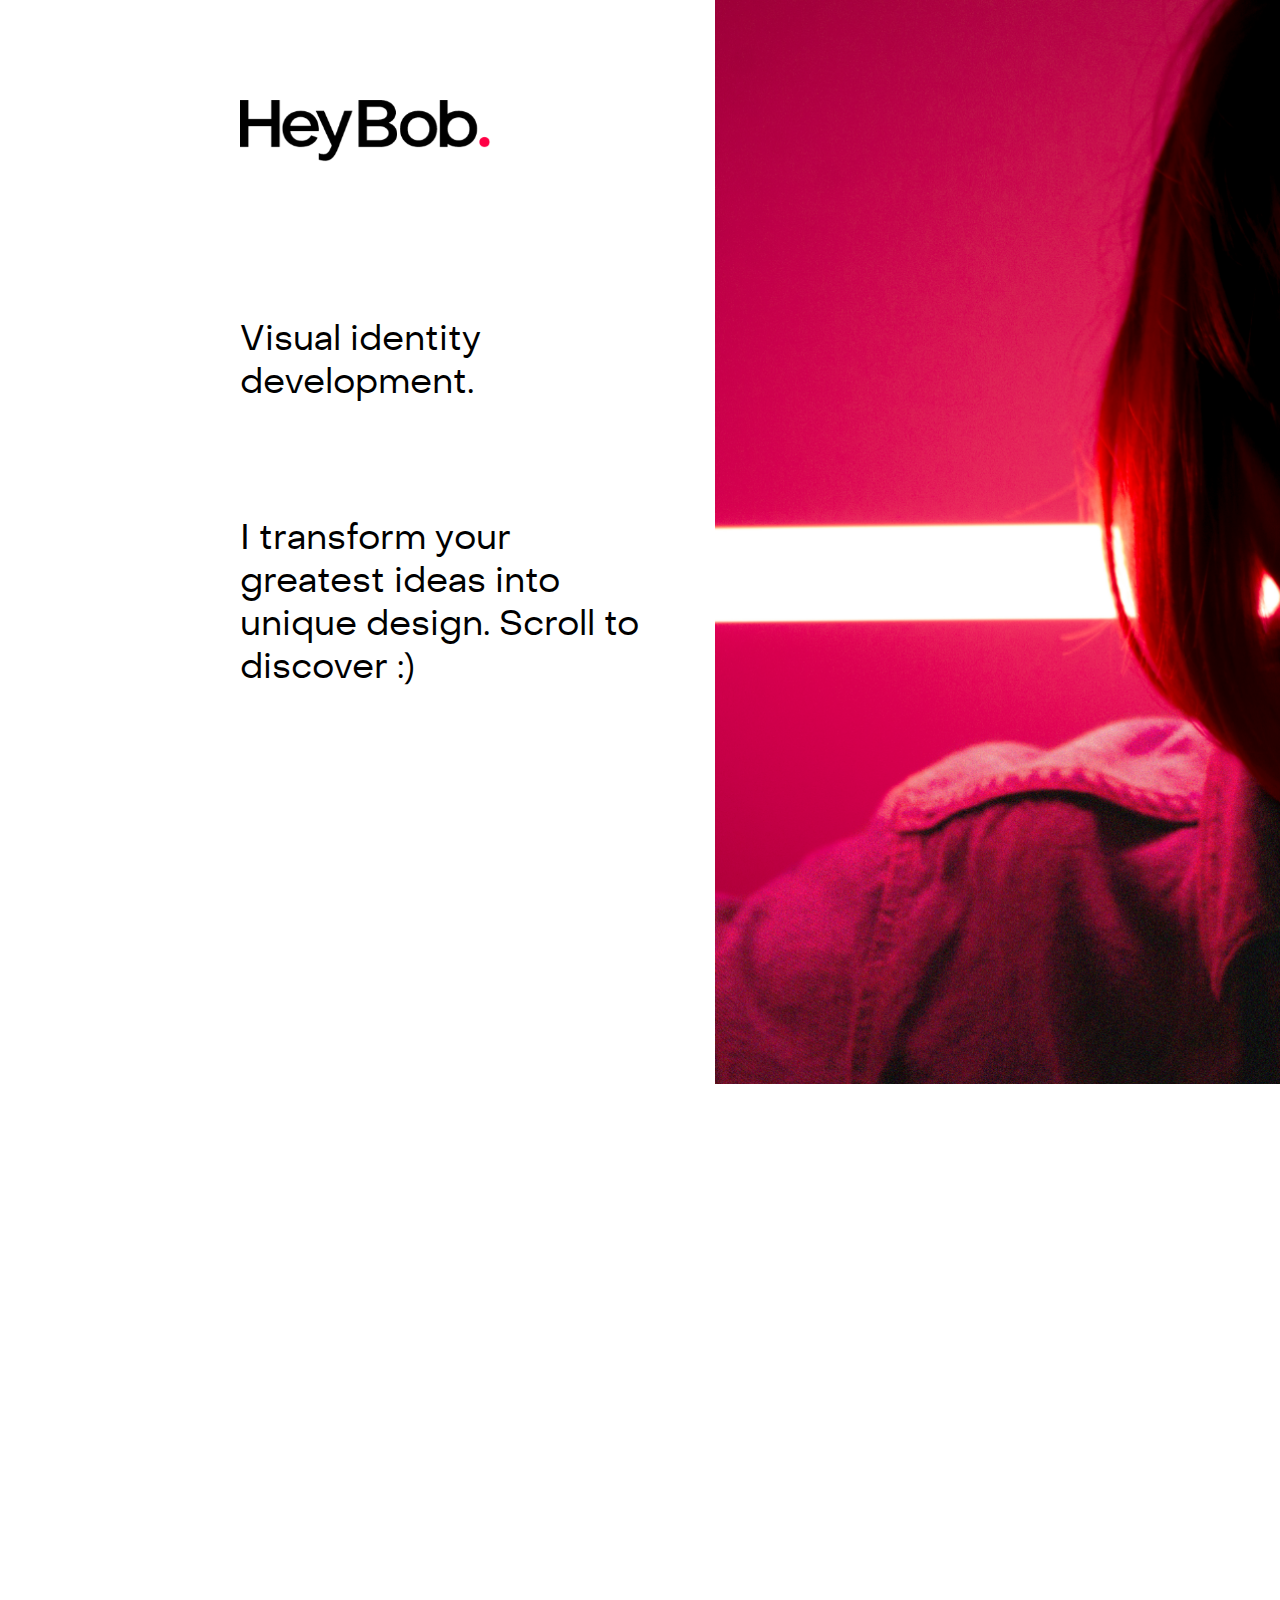
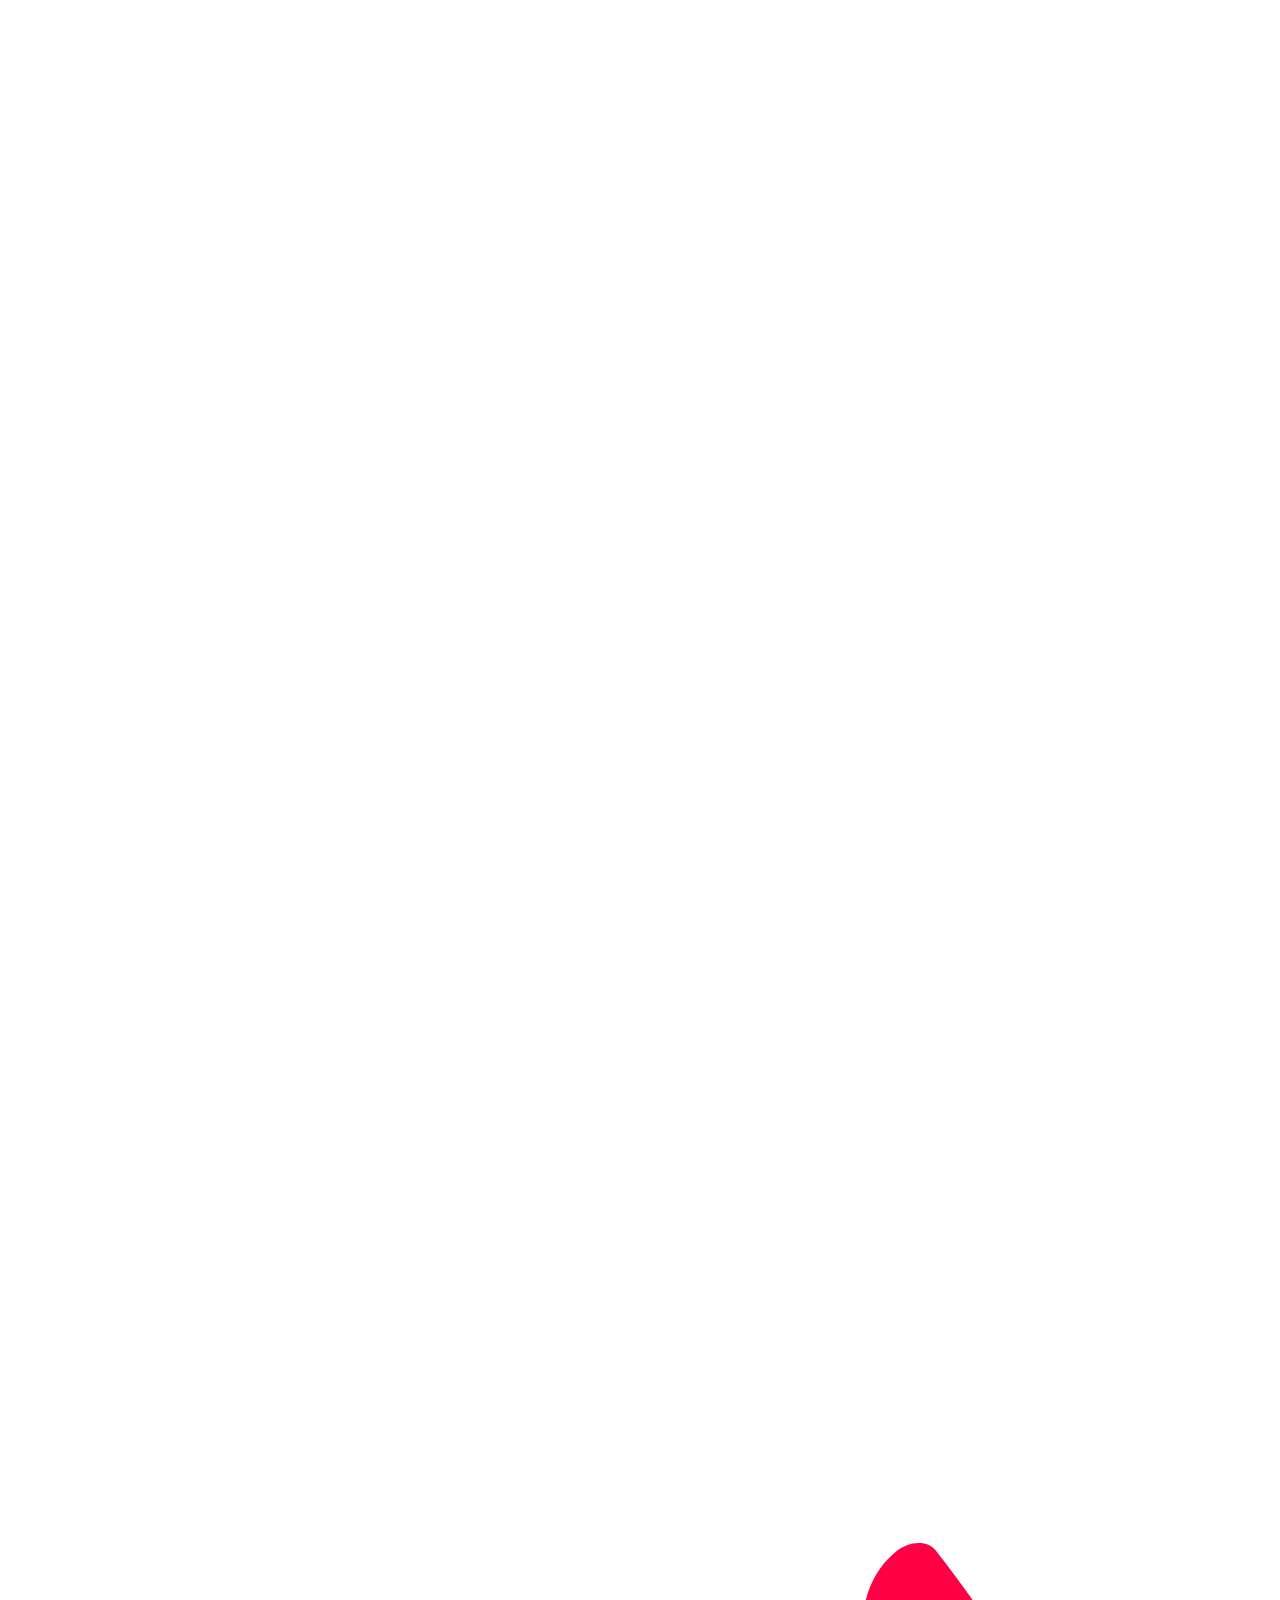
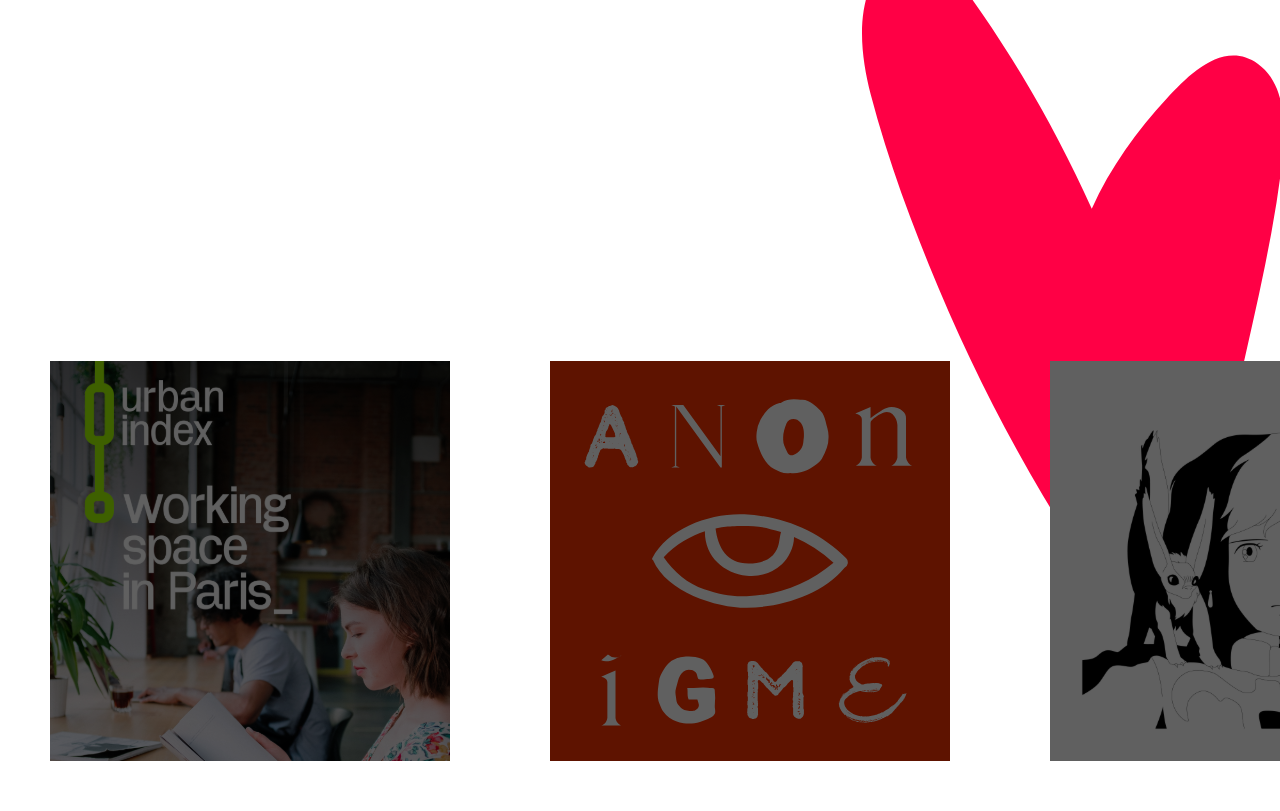
==== index.html @ 9c952833 "Add files via upload" ====
<!DOCTYPE html>
<html lang="fr-FR">
<head>
    <meta charset="UTF-8">
    <meta http-equiv="X-UA-Compatible" content="IE=edge">
    <meta name="viewport" content="width=device-width, initial-scale=1.0">
    <link rel="stylesheet" href="css/stylesheetComputer.css">
    <link rel="stylesheet" href="css/stylesheetLaptop.css">
    <link rel="stylesheet" href="css/stylesheetMobile.css">
    <link rel="stylesheet" href="css/stylesheetSwup.scss">
    <title>HeyBob</title>
    
<!-- 
  -Creator : Léo Gauthier de porry
  -Proprety : HeyBob 
  -Create : 09/05/22
  -Last modif : 17/05/22 17h26
-->
</head> 
<body onload="myFunction()" style="margin:0;">
<div id="loader"></div>
<div style="display:none;" id="myDiv" class="transition">
<div id="container" class="transition">
          
  
          
  <div id="part1">

    <!-- Nav Bar  -->
            <nav>
                <div class="container revealLogo">
                    <div class="container logoScale">
                        <div id="headerHB"><a href="./index.html"><img src="asset/logo.png" alt="HeyBob_Logo" class="container logoScale"></a></div>
                    </div>
                </div>
                <div class="container revealHR">
                    <div id="headerC"><a href="./index/contactpage.html"><h1>contact</h1></a><h2>&nbsp;&nbsp;&nbsp;©2022</h2></div>
                </div>
            </nav>  
         
        <!-- Discovering -->
        <div id="discoveringBox">
            
            <div id="discover">
                <p> Visual identity development.</p>
                <br>
                <p>I transform your greatest ideas into unique design. Scroll to discover :)</p>
            </div>
            <br>
    <div class="container revealHL">
            <div id="infoMore">
                <p>heybob.pro@gmail.com</p>
                <br>
                <p>Available for every projects.<br>Currently in Toulon.</p>
            </div>
        </div>
    </div>

        <!-- Library -->
        
    <div id="library">
        <div class="container revealHL" style="margin: 2%;">
            <a href="./index/Logos.html"><span class="blocMenus">
                <p>Logos</p>
            </span></a>
        </div>
        <div class="container revealHR " style="margin: 2%;">
          <a href="./index/web&appdesign.html"><span class="blocMenus" >
                <p>Web & App<br>design</p>
            </span></a>
        </div>
        <div class="container revealHL" style="margin: 2%;">
          <a href="./index/illustrations.html"><span class="blocMenus">
               <p>Illustrations</p>
            </span></a>
        </div>
        <div class="container revealHR" style="margin: 2%;">
          <a href="./index/communication.html"><span class="blocMenus">
                <p>Communication</p>
            </span></a>
        </div>
        <div class="container revealHL" style="margin: 2%;">
          <a href="./index/motionsdesign.html"><span class="blocMenus">
                <p>Motions design</p>
            </span></a>
        </div>
        <div class="container revealHR" style="margin: 2%;">
          <a href="./index/print&layout.html"><span class="blocMenus">
                <p>Print & Layout</p>
            </span></a>
        </div>
    </div>
    
        <!-- Propose More -->
        
        <section id="propose">
       
        <div id="lpropose">
        <div class="container revealHL">
            <p>You've reach the end that can</p><br><br>
        </div>
        <div class="container revealHL">
            <input type="button" value="Click here for more :)" onclick="window.location.href = './index/contactpage.html';">
        </div>
        </div>
            
            <section id="newProject">
                <!-- New Project 1 -->
                
                <div id="newContent_id1">
                    <div id="overlay1"><div class="container revealHL"><p>Urban index</p></div></div>
                </div>
                <!-- New Project 2 -->
                <div id="newContent_id2">
                    <div id="overlay2"><div class="container revealHL"><p>Anon'igme</p></div></div>
                </div>
                <!-- New Project 3 -->
                  
                <div id="newContent_id3">
                    <div id="overlay3"><div class="container revealHL"><p>Inktober</p></div></div>
                </div>
            </section>
        </section>  
</div>
</div>
</div>

<!-- Animations_JS -->    
<script>
    function transitionLogoScale() {
    var reveals = document.querySelectorAll(".logoScale");
    var posMax = document.getElementById("discoveringBox")


    for (var i = 0; i < reveals.length; i++) {
      var windowHeight = window.innerHeight; /* innerHeight = renvoi la hauteur d'ou est la fen */
      var elementTop = reveals[i].getBoundingClientRect().top;
      var elementVisible = 1;
  
      if (  elementTop += elementVisible ) {
        reveals[i].classList.add("active");
      } else {
        reveals[i].classList.remove("active");
      }
    }
    }

    function transitionLogo() {
    var reveals = document.querySelectorAll(".revealLogo");
  
    for (var i = 0; i < reveals.length; i++) {
      var windowHeight = window.innerHeight;
      var elementTop = reveals[i].getBoundingClientRect().top;
      var elementVisible = 170;
  
      if (elementTop < elementVisible) {
        reveals[i].classList.add("active");
      } else {
        reveals[i].classList.remove("active");
      }
    }
  }

  
function reveal() {
    var reveals = document.querySelectorAll(".reveal");
  
    for (var i = 0; i < reveals.length; i++) {
      var windowHeight = window.innerHeight;
      var elementTop = reveals[i].getBoundingClientRect().top;
      var elementVisible = 170;
  
      if (elementTop < windowHeight - elementVisible) {
        reveals[i].classList.add("active");
      } else {
        reveals[i].classList.remove("active");
      }
    }
  }
  function revealHR() {
        var reveals = document.querySelectorAll(".revealHR");
      
        for (var i = 0; i < reveals.length; i++) {
          var windowHeight = window.innerHeight;
          var elementTop = reveals[i].getBoundingClientRect().top;
          var elementVisible = 170;
      
          if (elementTop < windowHeight - elementVisible) {
            reveals[i].classList.add("active");
          } else {
            reveals[i].classList.remove("active");
          }
        }
      }

      function revealHL() {
      var reveals = document.querySelectorAll(".revealHL");
      
      for (var i = 0; i < reveals.length; i++) {
        var windowHeight = window.innerHeight;
        var elementTop = reveals[i].getBoundingClientRect().top;
        var elementVisible = 170;
    
        if (elementTop < windowHeight - elementVisible) {
          reveals[i].classList.add("active");
        } else {
          reveals[i].classList.remove("active");
        }
      }
    }
      window.addEventListener("scroll",transitionLogoScale);
      window.addEventListener("load", transitionLogo);
      window.addEventListener("scroll", revealHR);
      window.addEventListener("scroll", revealHL);
      window.addEventListener("scroll", reveal);
</script>

<!-- Animation Loader -->
<script>
     
     /* LOADER A CHARGEMENT DOM */
/*    function work() { 
      
  
  }
  
  if (document.readyState == 'loading') {
  
    // en cours de chargement, attendez l'événement
   
    document.addEventListener('DOMContentLoaded', work);
  } else {
    // DOM est prêt!
    work();
  }
  */

  /* LOADER A MINUTEUR */
   var myVar;
  function myFunction() {
     document.getElementById("loader").style.display = "block";
     
          myVar = setTimeout(showPage, 1);
        }
        
  function showPage() {
   document.getElementById("loader").style.display = "none";
   document.getElementById("myDiv").style.display = "block";
    }      
  
    </script>
    <!-- Off Scroll X -->
<script>
    function nonScroll()
    { 
  scrollGauche = window.pageXOffset;
  window.onscroll = function() 
{ 
  window.scrollTo(scrollGauche); 
}; 
} 
nonScroll();
    </script>
    
</body>
</html>
---- css/stylesheetComputer.css ----
/* _________________________________________________________________________________________________________________ */
/* _________________________________________________________________________________________________________________ */

/* vers. SCREEN COMPUTER */
/* 11/05/2022 */

@media only screen and (min-width:1024px) {
   

    body{
        display:inline-block;
        overflow-x: hidden;
        margin: 0%;
        font-family: 'object_sansbold';
     }
     
     a{
        text-decoration: none;
       }
     
     nav{
      padding: 3% 0% 3% 0%;
      margin: 0% 16% 5% 16%;
      mix-blend-mode: normal;
      z-index: 100;
      top: 3%;
      position: sticky;
      display: flex;
      flex-direction: row;
      flex-wrap: wrap;
      justify-content: space-between;
      align-items: center;
     }
     nav p{
        z-index: 100;
        mix-blend-mode: luminosity;
    }

     #container{
         position: relative;
         margin: 0% 0%;
         display: flex;
         flex-direction: column;
         justify-content: center;
     }

     #part1{
        
        background-attachment: local;
        background-image: url("../asset/Beauty2.png");
        background-repeat: no-repeat;
        background-position: 110% 0%;
        background-size: 850px;
    }

    #headerHB img{
        z-index: 100;
        cursor: default;
        display: flex;
        flex-direction: row;
    }
    /* PART ANIMATION */

    .logoScale img{
    width: 250px;
    transition: 1s all ease;
  }
  
    .logoScale img.active{
    width: 175px;
    
  } 
  /* TRANSITION LOGO */
.revealLogo{
    transform: translateX(-600px);
    width: 1%;
    transition: 1s all ease;
  }
  
.revealLogo.active{
    transform: translateY(0);
    width: 14%;
  } 

  /* __________________________ */
    #headerC{
      display: flex;
      flex-direction: row;
      align-items: center;
    }

     #headerC a,
     #headerC h1{
        z-index: 100;
        cursor: default;
         mix-blend-mode: luminosity;
         font-size: 40px;
         color: black;
         font-family: 'object_sansbold';
     }
     #headerC h2{
       font-size: 40px;
     }

     #discoveringBox{
         margin: 0% 0% 15% 16%;
         display: flex;
         flex-direction: column;
         justify-content: center;
         width: 40%;
     }
     
     
     #discover {
         width: 70%;
         font-family: 'object_sansregular';
         display: flex;
         flex-direction: row;
         flex-wrap: wrap;
         font-size: 35px;
         margin: 0% 0% 5% 0%;
     }
     
     #infoMore{
         margin: 5% 0% 0% 0%;
         font-size: 20px;
         display: flex;
         flex-direction: column;
         flex-wrap: nowrap;
         justify-content: flex-start;
         font-family: 'object_sansregular';
         align-items: flex-start;
         align-content: flex-start;
     }

     #library{
         background-color: rgb(255, 255, 255);
         margin: 0% 0% 0% 0%;
         padding: 5% 10% 0% 10%;
         display: flex;
         flex-wrap: wrap;
         flex-direction:row;
         justify-content: center;
         align-items: stretch;
         align-content: space-around;

     }
     #library a{
         cursor: default;
     }
     
     .blocMenus{
         font-size: 35px;
         display: flex;
         flex-direction: row;
         align-items: center;
         justify-content: center;
         margin: 2%;
         color: black;
         background-color: rgba(199, 199, 199, 0.329);
         width: 550px;
         height: 550px;
     }
     
    #propose{
        background-color: rgb(255, 255, 255);
        background-image: url("../asset/heart.png");
        background-repeat: no-repeat;
        background-position: 80% 0%;
        margin: 0% 0% 0% 0%;
         font-size: 35px;
         display: flex;
         flex-direction: column;
         flex-wrap: wrap;
         align-content: space-around;
         justify-content: center;
     }
    
     #lpropose{
         margin: 5% 0% 5% 12%;
         display: flex;
         flex-direction: column;
     }

     #propose input {
        -webkit-appearance: media-mute-button;
        -webkit-appearance: caret;
        -moz-appearance: scrollbarbutton-up;
        -moz-appearance: button-bevel;
         height: 7vh;
         width: 30vw;
         color: white;
         background-color: #FF0045;
         border: none;
         border-radius: 12px;
         text-align: center;
         font-size: 20px;
         cursor: pointer;
         font-family: 'object_sansbold';
     }
     #propose input:hover {
         transform: scale(1.1);
         background-color: #FF0045;
     }


     /* NEW PROJECT HERE */
    /* New Feature can modified ..*/
    #newProject{
        color: white;
        background-color: rgba(255, 255, 255, 0);
        display: flex;
        flex-direction: row;
        justify-content: center;
        flex-wrap: nowrap;
    }


    /* CONTENT CAN BE MODIFIED */
    #newContent_text{

        color: rgb(255, 255, 255);
    }
    /* CONTENT 1 */
    #overlay1{
        display: flex;
        flex-direction: row;
        justify-content: center;
        align-items: center;
        height: 400px;
        width: 400px;
        background-color: rgba(0, 0, 0, 0.623);
    }
    #newContent_id1{
        
        margin: 0px 50px 50px 50px;
        height: 400px;
        width: 400px;
        background-size: 100%;
        background-repeat: no-repeat;
        background-image: url("../asset/UrbanIndex.svg");
    }
    #newContent_id1:hover{
        transform: scale(1.1);
    }
    /* CONTENT 2 */
    #overlay2{
        display: flex;
        flex-direction: row;
        justify-content: center;
        align-items: center;
        height: 400px;
        width: 400px;
        background-color: rgba(0, 0, 0, 0.623);
    }
    #newContent_id2{
        margin: 0px 50px 50px 50px;
        height: 400px;
        width: 400px;
        background-size: 100%;
       /*  background-color: #F93400; */
        background-repeat: no-repeat;
        background-image: url("../asset/Anon\'igme.svg");
    }
    #newContent_id2:hover{
        transform: scale(1.1);
    }

    /* CONTENT 3 */
    #overlay3{
        display: flex;
        flex-direction: row;
        justify-content: center;
        align-items: center;
        height: 400px;
        width: 400px;
        background-color: rgba(0, 0, 0, 0.623);
    }
    #newContent_id3{
        margin: 0px 50px 50px 50px;
        height: 400px;
        width: 400px;
        background-size: 100%;
        background-repeat: no-repeat;
        background-image: url("../asset/Inktober.svg");
    }
    #newContent_id3:hover{
        transform: scale(1.1);
    }



    /* LOADER */
  
      /*TRANSITION SECTION ET TEXTE*/

      .revealHR .blocMenus, .blocMenus{
        margin: 2%;
    }
    






/* VERTICAL TOP */
/* ____________ */

.reveal {
    position: relative;
    transform: translateY(150px);
    opacity: 0;
    transition: 2s all ease;
  }
  
.reveal.active {
    transform: translateY(0);
    opacity: 1;
  }


/* HORIZONTAL RIGHT */
/* ________________ */
.revealHR {
  position: relative;
  transform: translateX(150px);
  opacity: 0;
  transition: 2s all ease;
}

.revealHR.active {
  transform: translateX(0);
  opacity: 1;
} 

/* HORIZONTAL LEFT */
/* _______________ */
.revealHL {
    position: relative;
    transform: translateX(-150px);
    opacity: 0;
    transition: 2s all ease;
  }
  
  .revealHL.active {
    transform: translateX(0);
    opacity: 1;
  } 



  
  
/*fonts*/

@font-face {
    font-family: 'object_sansregular';
    src: url('fonts/Regular/objectsans-regular-webfont.woff2') format('woff2'),
         url('fonts/Regular/objectsans-regular-webfont.woff') format('woff');
    font-weight: normal;
    font-style: normal;

}



  @font-face {
    font-family: 'object_sansbold';
    src: url('fonts/Bold/objectsans-bold-webfont.woff2') format('woff2'),
         url('fonts/Bold/objectsans-bold-webfont.woff') format('woff');
    font-weight: normal;
    font-style: normal;

}
}

/* TRANSITION */
#myDiv {
  z-index: 999999999;
  display: none;
}

  .transition{
    
        position: relative;
        -webkit-animation-name: transitionLeft;
        -webkit-animation-duration: 1s;
        animation-name: transitionLeft;
        animation-duration: 1s;
      
      }
  
  @-webkit-keyframes transitionLeft {
    from { left:1000px; opacity:0 } 
    to { left:0px; opacity:1 }
  }
  
  @keyframes transitionLeft { 
    from{ left:1000px; opacity:0 } 
    to{ left:0; opacity:1 }
  }
---- css/stylesheetLaptop.css ----
/* SCREEN LAPTOP */
@media only screen and (max-width:1024px) {

   
        
    body{
        display:inline-block;
        overflow-x: hidden;
        margin: 0%;
        font-family: 'object_sansregular';
     }
     
     a{
        color: black;
        text-decoration: none;
       }
     
     nav{
      padding: 3% 0% 3% 0%;
      margin: 0% 16% 10% 16%;
      mix-blend-mode: normal;
      z-index: 100;
      top: 3%;
      position: sticky;
      display: flex;
      flex-direction: row;
      flex-wrap: wrap;
      justify-content: space-between;
      align-items: flex-end;
     }

     #container{
        box-sizing: content-box;
     }

     #part1{
        background-attachment: fixed;
        background-image: url("../asset/Beauty2.png");
        background-repeat: no-repeat;
        background-position: 100% 0%;
        background-size: 100%;
     }

    #headerHB img{
        margin: 10% 0% 10% 5%;
        z-index: 100;
        cursor: default;
        display: flex;
        flex-direction: row;
    }

    /* PART ANIMATION */

    .logoScale img{
    width: 175px;
    transition: 1s all ease;
  }
  
    .logoScale img.active{
    width: 125px;
    
    }
    
    #headerC{
        display: flex;
        flex-direction: column-reverse;
        align-items: flex-end;
      }
      #headerC a,
      #headerC h1{
        margin: 0% 0%;
         z-index: 100;
         cursor: default;
          mix-blend-mode: luminosity;
          font-size: 35px;
          color: black;
          font-family: 'object_sansbold';
      }
    #headerC h2{
        margin: 0%;
        font-size: 13px;
    }
    #discoveringBox{
        
        margin: 5% 0% 20% 16%;
        display: flex;
        flex-direction: column;
        justify-content: center;
        width: 45%;
    }
    
    
    #discover {
        font-family: 'object_sansregular';
        display: flex;
        flex-direction: row;
        flex-wrap: wrap;
        width: 45%;
        font-size: 19px;
        margin: 0% 0% 5% 0%;
    }
    #infoMore{
        margin: 5% 0% 0% 0%;
        font-size: 13px;
        display: flex;
        flex-direction: column;
        flex-wrap: nowrap;
        justify-content: flex-start;
        font-family: 'object_sansregular';
        align-items: flex-start;
        align-content: flex-start;
    }

    #library{
        position: relative;
        margin: 10% 0% 0% 0%;
        background-color: rgb(255, 255, 255);
        font-size: 16px;
        display: flex;
        flex-wrap: wrap;
        flex-direction:row;
        justify-content: center;
        align-items: stretch;
        align-content: space-around;

    }
    #library a{
        cursor: default;
    }

    .blocMenus{
        display: flex;
        flex-direction: row;
        align-items: center;
        justify-content: center;
        margin: 5%;
        color: black;
        background-color: rgba(199, 199, 199, 0.329);
        width: 175px;
        height: 175px;
    }
    
   #propose{
       background-color: rgb(255, 255, 255);
       background-image: url("../asset/heart.png");
       background-repeat: no-repeat;
       background-position: 80% 0%;
       margin: 0% 0% 0% 0%;
        display: flex;
        flex-direction: column;
        flex-wrap: wrap;
        align-content: space-around;
        justify-content: center;
    }
    #lpropose{
        display: flex;
        align-items: center;
        flex-direction: column;
    }

    #propose input {
       -webkit-appearance: media-mute-button;
       -webkit-appearance: caret;
       -moz-appearance: scrollbarbutton-up;
       -moz-appearance: button-bevel;
        margin: 5% 0%;
        height: 5vh;
        width: 50vw;
        color: white;
        background-color: #FF0045;
        border: none;
        border-radius: 12px;
        text-align: center;
        font-size: 15px;
        cursor: pointer;
        font-family: 'object_sansbold';
    }

     /* NEW PROJECT HERE */
    /* New Feature can modified ..*/
    #newProject{
        margin: 10% 0%;
        color: white;
        background-color: rgba(255, 255, 255, 0);
        display: flex;
        flex-direction: row;
        justify-content: center;
        flex-wrap: nowrap;
    }


    /* CONTENT CAN BE MODIFIED */
    #newContent_text{

        color: rgb(255, 255, 255);
    }
    /* CONTENT 1 */
    #overlay1{
        display: flex;
        flex-direction: row;
        justify-content: center;
        align-items: center;
        height: 100px;
        width: 100px;
        background-color: rgba(0, 0, 0, 0.623);
    }
    #newContent_id1{
        
        margin: 0px 50px 50px 50px;
        height: 100px;
        width: 100px;
        background-size: 100%;
        background-repeat: no-repeat;
        background-image: url("../asset/UrbanIndex.svg");
    }
    #newContent_id1:hover{
        transform: scale(1.1);
    }
    /* CONTENT 2 */
    #overlay2{
        display: flex;
        flex-direction: row;
        justify-content: center;
        align-items: center;
        height: 100px;
        width: 100px;
        background-color: rgba(0, 0, 0, 0.623);
    }
    #newContent_id2{
        margin: 0px 50px 50px 50px;
        height: 100px;
        width: 100px;
        background-size: 100%;
       /*  background-color: #F93400; */
        background-repeat: no-repeat;
        background-image: url("../asset/Anon\'igme.svg");
    }
    #newContent_id2:hover{
        transform: scale(1.1);
    }

    /* CONTENT 3 */
    #overlay3{
        display: flex;
        flex-direction: row;
        justify-content: center;
        align-items: center;
        height: 100px;
        width: 100px;
        background-color: rgba(0, 0, 0, 0.623);
    }
    #newContent_id3{
        margin: 0px 50px 50px 50px;
        height: 100px;
        width: 100px;
        background-size: 100%;
        background-repeat: no-repeat;
        background-image: url("../asset/Inktober.svg");
    }
    #newContent_id3:hover{
        transform: scale(1.1);
    }



/* LOADER */
    
     #loader {
    
        text-align: center;
      
      
        }   
        #content_loader{
        
            font-size: 50px;
            color: rgb(255, 252, 80);
            position: absolute;
            left: 50%;
            top: 50%;
            z-index: 1;
            width: 120px;
            height: 120px;
            margin: -76px 0 0 -76px;
            border: 16px solid #f2f547;
             border-radius: 50%;
            border-top: 16px solid #ffffff;
            border-bottom: 16px solid #ffffff;
            -webkit-animation: spin 2s linear infinite;
            animation: spin 2s linear infinite;
          
          }
          /*TRANSITION SECTION ET TEXTE*/
    
          .revealHR .blocMenus, .blocMenus{
            margin: 2%;
        }
        

  /* TRANSITION LOGO */
 /*   .revealLogo{
    width: 1%;
    transition: 1s all ease;
  } */
  
/* .revealLogo.active{
    transform: translateY(0);
    width: 14%;
  }  */

/* PART ANIMATION */

#myDiv {
    z-index: 999999999;
    display: none;
  }


/* LOADER */


  
  @-webkit-keyframes spin {
    0% { -webkit-transform: rotate(0deg); }
    100% { -webkit-transform: rotate(360deg); }
  }
  
  @keyframes spin {
    0% { transform: rotate(0deg); }
    100% { transform: rotate(360deg); }
  }




/* UP LOADER */
/*   .animate-bottom {
    position: relative;
    -webkit-animation-name: animatebottom;
    -webkit-animation-duration: 0.5s;
    animation-name: animatebottom;
    animation-duration: 0.5s
  }
  
  @-webkit-keyframes animatebottom {
    from { bottom:-100px; opacity:0 } 
    to { bottom:0px; opacity:1 }
  }
  
  @keyframes animatebottom { 
    from{ bottom:-100px; opacity:0 } 
    to{ bottom:0; opacity:1 }
  }
  
   */

/*FONTS*/

@font-face {
    font-family: 'object_sansregular';
    src: url('fonts/Regular/objectsans-regular-webfont.woff2') format('woff2'),
         url('fonts/Regular/objectsans-regular-webfont.woff') format('woff');
    font-weight: normal;
    font-style: normal;

}



  @font-face {
    font-family: 'object_sansbold';
    src: url('fonts/Bold/objectsans-bold-webfont.woff2') format('woff2'),
         url('fonts/Bold/objectsans-bold-webfont.woff') format('woff');
    font-weight: normal;
    font-style: normal;

}
}
---- css/stylesheetMobile.css ----
/* Screen phone */
@media only screen and (max-width:425px) {

   
        
    body{
        display:inline-block;
        overflow-x: hidden;
        margin: 0%;
        font-family: 'object_sansregular';
     }
     
     a{
        color: black;
        text-decoration: none;
       }
     
     nav{
      padding: 3% 0% 3% 0%;
      margin: 0% 16% 10% 16%;
      mix-blend-mode: normal;
      z-index: 100;
      top: 3%;
      position: sticky;
      display: flex;
      flex-direction: row;
      flex-wrap: wrap;
      justify-content: space-between;
      align-items: flex-end;
     }

     #container{
        box-sizing: content-box;
     }

     #part1{
        background-attachment: fixed;
        background-image: url("../asset/Beauty2.png");
        background-repeat: no-repeat;
        background-position: 60% 0%;
        background-size: 160%;
     }

    #headerHB img{
        margin: 10% 0% 10% 5%;
        z-index: 100;
        cursor: default;
        display: flex;
        flex-direction: row;
    }

    /* PART ANIMATION */

    .logoScale img{
    width: 150px;
    transition: 1s all ease;
  }
  
    .logoScale img.active{
    width: 100px;
    
    }
    
    #headerC{
        display: flex;
        flex-direction: column-reverse;
        align-items: flex-end;
      }
      #headerC a,
      #headerC h1{
        margin: 0% 0%;
         z-index: 100;
         cursor: default;
          mix-blend-mode: luminosity;
          font-size: 27px;
          color: black;
          font-family: 'object_sansbold';
      }
    #headerC h2{
        margin: 0%;
        font-size: 13px;
    }
    #discoveringBox{
        
        margin: 5% 0% 20% 16%;
        display: flex;
        flex-direction: column;
        justify-content: center;
        width: 50%;
        height: 100%;
    }
    
    
    #discover {
        font-family: 'object_sansregular';
        display: flex;
        flex-direction: row;
        flex-wrap: wrap;
        font-size: 19px;
        margin: 0% 0% 5% 0%;
    }
    #infoMore{
        margin: 5% 0% 0% 0%;
        font-size: 13px;
        display: flex;
        flex-direction: column;
        flex-wrap: nowrap;
        justify-content: flex-start;
        font-family: 'object_sansregular';
        align-items: flex-start;
        align-content: flex-start;
    }

    #library{
        position: relative;
        margin: 10% 0% 0% 0%;
        background-color: rgb(255, 255, 255);
        font-size: 16px;
        display: flex;
        flex-wrap: wrap;
        flex-direction:row;
        justify-content: center;
        align-items: stretch;
        align-content: space-around;

    }
    #library a{
        cursor: default;
    }

    .blocMenus{
        display: flex;
        flex-direction: row;
        align-items: center;
        justify-content: center;
        margin: 2%;
        color: black;
        background-color: rgba(199, 199, 199, 0.329);
        width: 145px;
        height: 145px;
    }
    
   #propose{
       background-color: rgb(255, 255, 255);
       background-image: url("../asset/heart.png");
       background-repeat: no-repeat;
       background-position: 80% 0%;
       margin: 0% 0% 0% 0%;
        display: flex;
        flex-direction: column;
        flex-wrap: wrap;
        align-content: space-around;
        justify-content: center;
    }
    #lpropose{
        display: flex;
        align-items: center;
        flex-direction: column;
    }

    #propose input {
       -webkit-appearance: media-mute-button;
       -webkit-appearance: caret;
       -moz-appearance: scrollbarbutton-up;
       -moz-appearance: button-bevel;
        margin: 5% 0%;
        height: 5vh;
        width: 50vw;
        color: white;
        background-color: #FF0045;
        border: none;
        border-radius: 12px;
        text-align: center;
        font-size: 15px;
        cursor: pointer;
        font-family: 'object_sansbold';
    }

     /* NEW PROJECT HERE */
    /* New Feature can modified ..*/
    #newProject{
        margin: 10% 0%;
        color: white;
        background-color: rgba(255, 255, 255, 0);
        display: flex;
        flex-direction: row;
        justify-content: center;
        flex-wrap: wrap;
    }


    /* CONTENT CAN BE MODIFIED */
    #newContent_text{

        color: rgb(255, 255, 255);
    }
    /* CONTENT 1 */
    #overlay1{
        display: flex;
        flex-direction: row;
        justify-content: center;
        align-items: center;
        height: 100px;
        width: 100px;
        background-color: rgba(0, 0, 0, 0.623);
    }
    #newContent_id1{
        
        margin: 0px 50px 50px 50px;
        height: 100px;
        width: 100px;
        background-size: 100%;
        background-repeat: no-repeat;
        background-image: url("../asset/UrbanIndex.svg");
    }
    #newContent_id1:hover{
        transform: scale(1.1);
    }
    /* CONTENT 2 */
    #overlay2{
        display: flex;
        flex-direction: row;
        justify-content: center;
        align-items: center;
        height: 100px;
        width: 100px;
        background-color: rgba(0, 0, 0, 0.623);
    }
    #newContent_id2{
        margin: 0px 50px 50px 50px;
        height: 100px;
        width: 100px;
        background-size: 100%;
       /*  background-color: #F93400; */
        background-repeat: no-repeat;
        background-image: url("../asset/Anon\'igme.svg");
    }
    #newContent_id2:hover{
        transform: scale(1.1);
    }

    /* CONTENT 3 */
    #overlay3{
        display: flex;
        flex-direction: row;
        justify-content: center;
        align-items: center;
        height: 100px;
        width: 100px;
        background-color: rgba(0, 0, 0, 0.623);
    }
    #newContent_id3{
        margin: 0px 50px 50px 50px;
        height: 100px;
        width: 100px;
        background-size: 100%;
        background-repeat: no-repeat;
        background-image: url("../asset/Inktober.svg");
    }
    #newContent_id3:hover{
        transform: scale(1.1);
    }



/* LOADER */
    
     #loader {
    
        text-align: center;
      
      
        }   
        #content_loader{
        
            font-size: 50px;
            color: rgb(255, 252, 80);
            position: absolute;
            left: 50%;
            top: 50%;
            z-index: 1;
            width: 120px;
            height: 120px;
            margin: -76px 0 0 -76px;
            border: 16px solid #f2f547;
             border-radius: 50%;
            border-top: 16px solid #ffffff;
            border-bottom: 16px solid #ffffff;
            -webkit-animation: spin 2s linear infinite;
            animation: spin 2s linear infinite;
          
          }
          /*TRANSITION SECTION ET TEXTE*/
    
          .revealHR .blocMenus, .blocMenus{
            margin: 2%;
        }
        

  /* TRANSITION LOGO */
  .revealLogo{
    transform: translateX(-600px);
    width: 1%;
    transition: 1s all ease;
  }
  
.revealLogo.active{
    transform: translateY(0);
    width: 14%;
  } 

/* PART ANIMATION */

#myDiv {
    z-index: 999999999;
    display: none;
  }


/* LOADER */


  
  @-webkit-keyframes spin {
    0% { -webkit-transform: rotate(0deg); }
    100% { -webkit-transform: rotate(360deg); }
  }
  
  @keyframes spin {
    0% { transform: rotate(0deg); }
    100% { transform: rotate(360deg); }
  }




/* UP LOADER */
/*   .animate-bottom {
    position: relative;
    -webkit-animation-name: animatebottom;
    -webkit-animation-duration: 0.5s;
    animation-name: animatebottom;
    animation-duration: 0.5s
  }
  
  @-webkit-keyframes animatebottom {
    from { bottom:-100px; opacity:0 } 
    to { bottom:0px; opacity:1 }
  }
  
  @keyframes animatebottom { 
    from{ bottom:-100px; opacity:0 } 
    to{ bottom:0; opacity:1 }
  }
  
   */

/*FONTS*/

@font-face {
    font-family: 'object_sansregular';
    src: url('fonts/Regular/objectsans-regular-webfont.woff2') format('woff2'),
         url('fonts/Regular/objectsans-regular-webfont.woff') format('woff');
    font-weight: normal;
    font-style: normal;

}



  @font-face {
    font-family: 'object_sansbold';
    src: url('fonts/Bold/objectsans-bold-webfont.woff2') format('woff2'),
         url('fonts/Bold/objectsans-bold-webfont.woff') format('woff');
    font-weight: normal;
    font-style: normal;

}
}
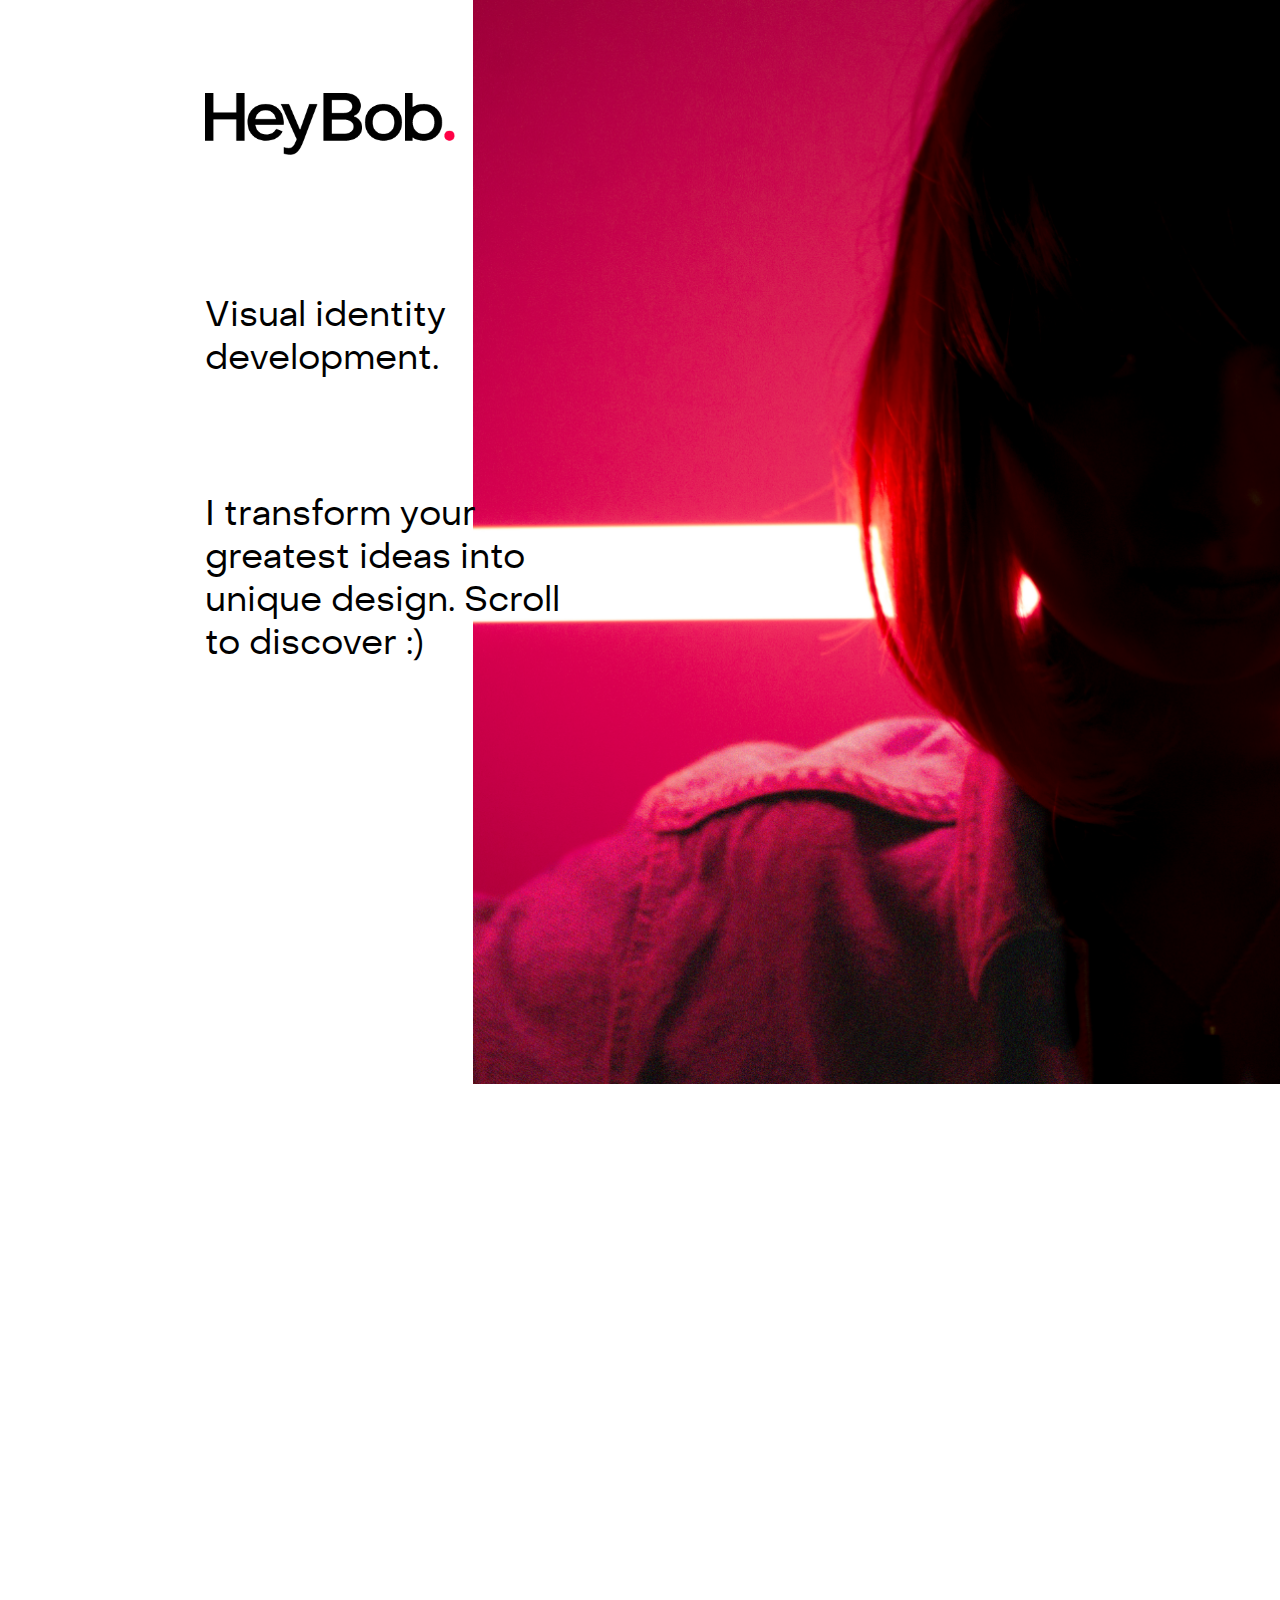
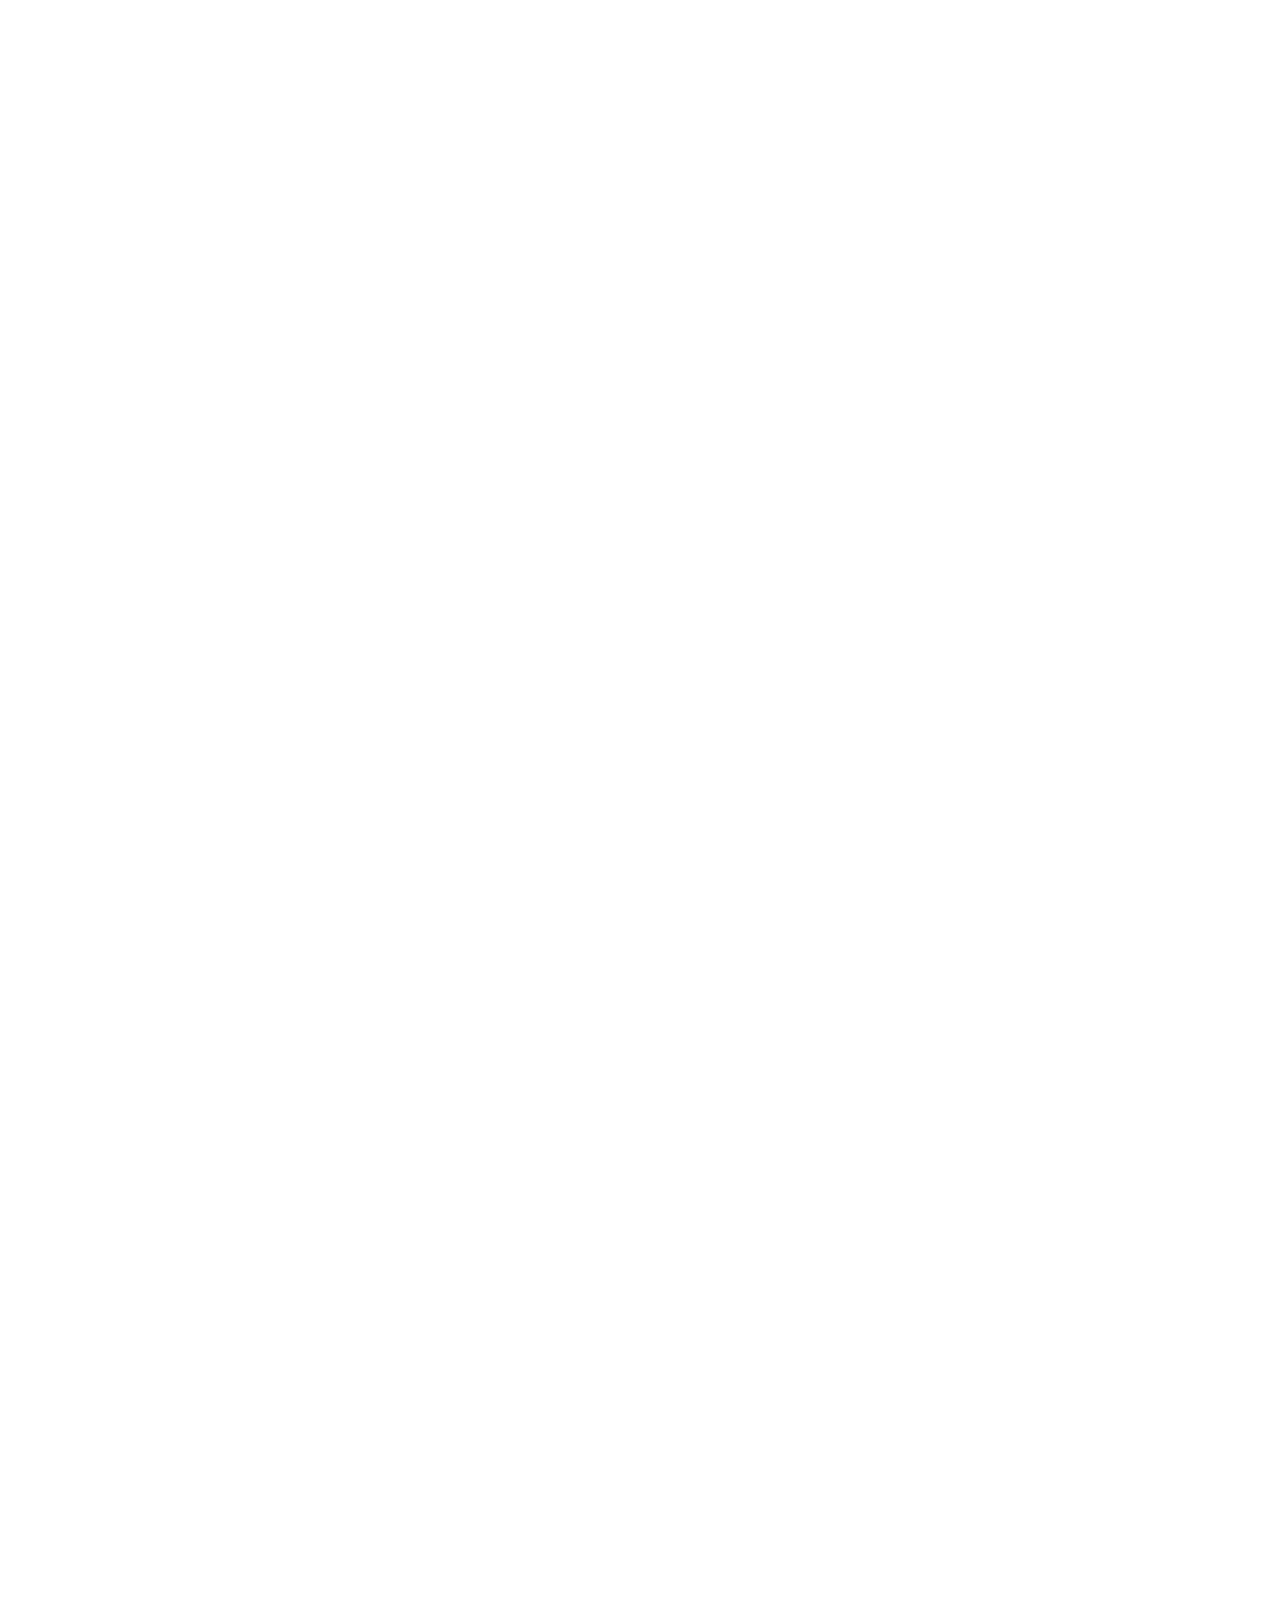
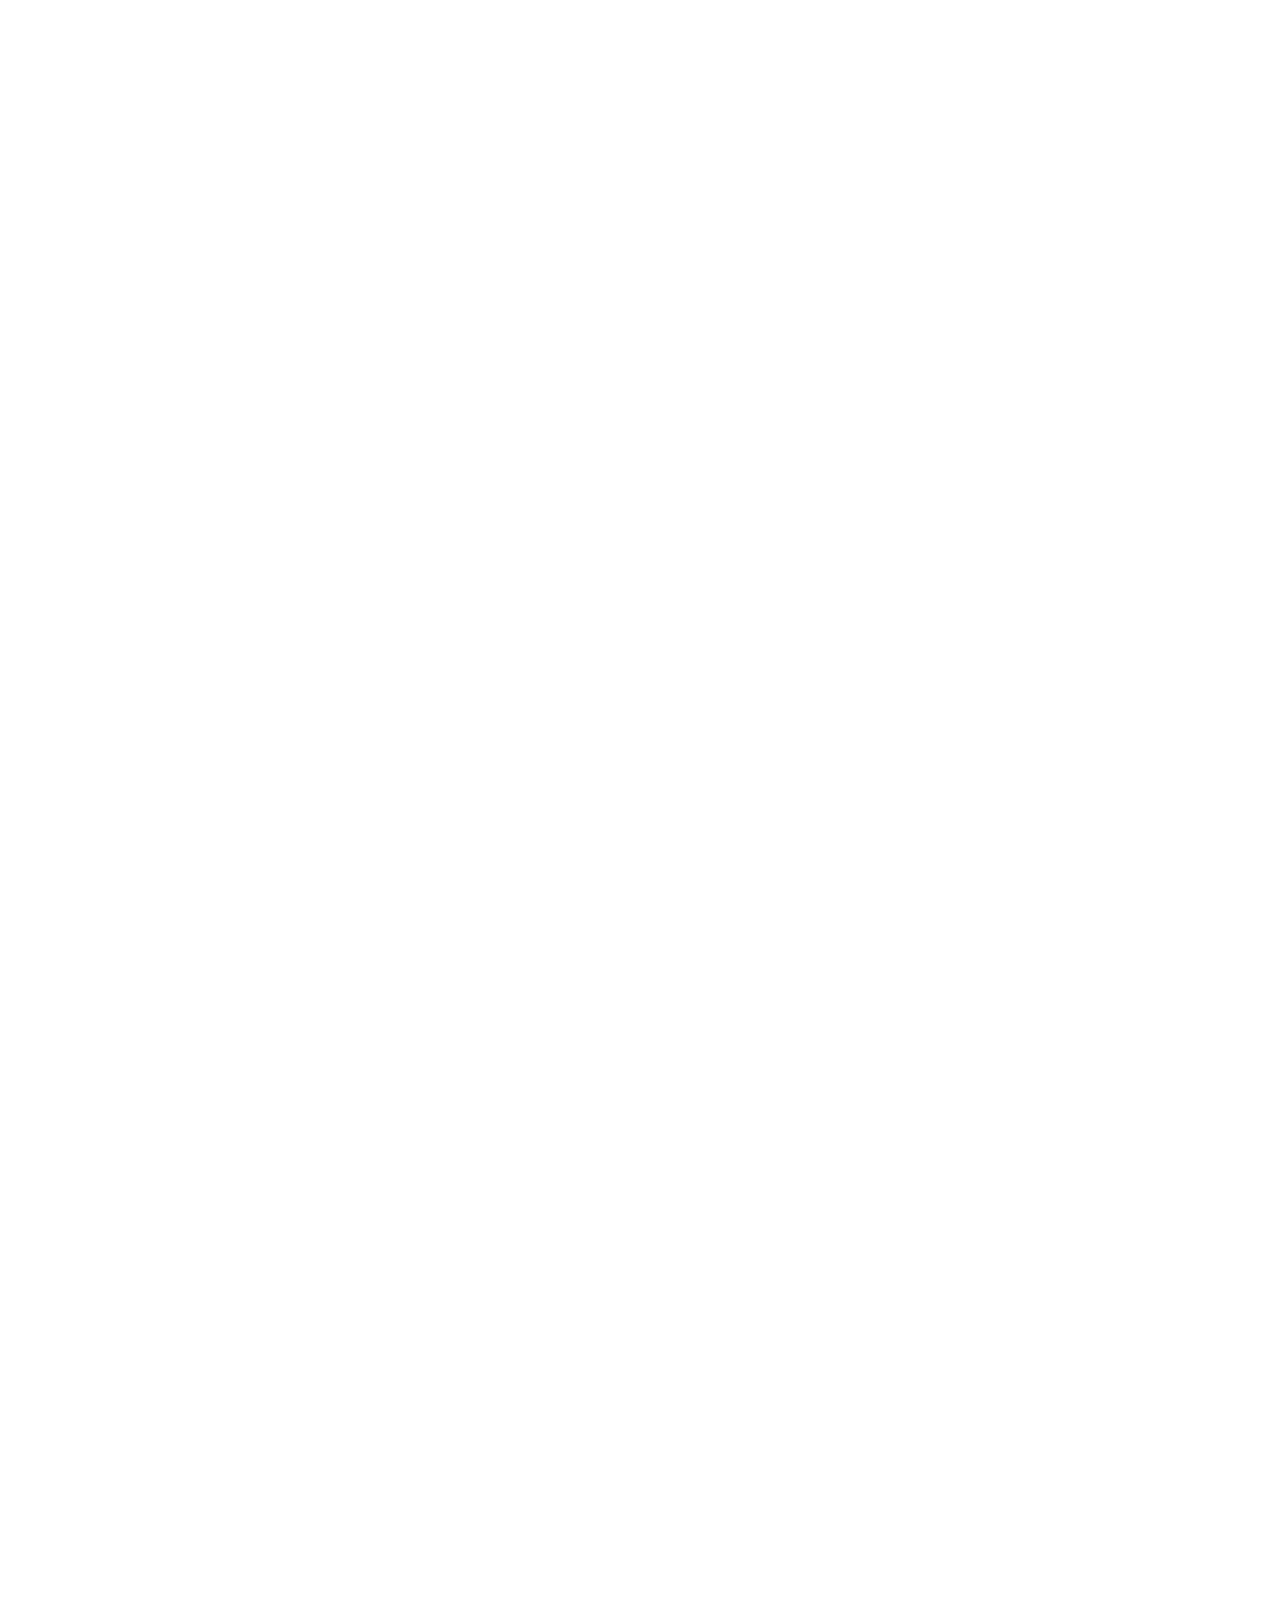
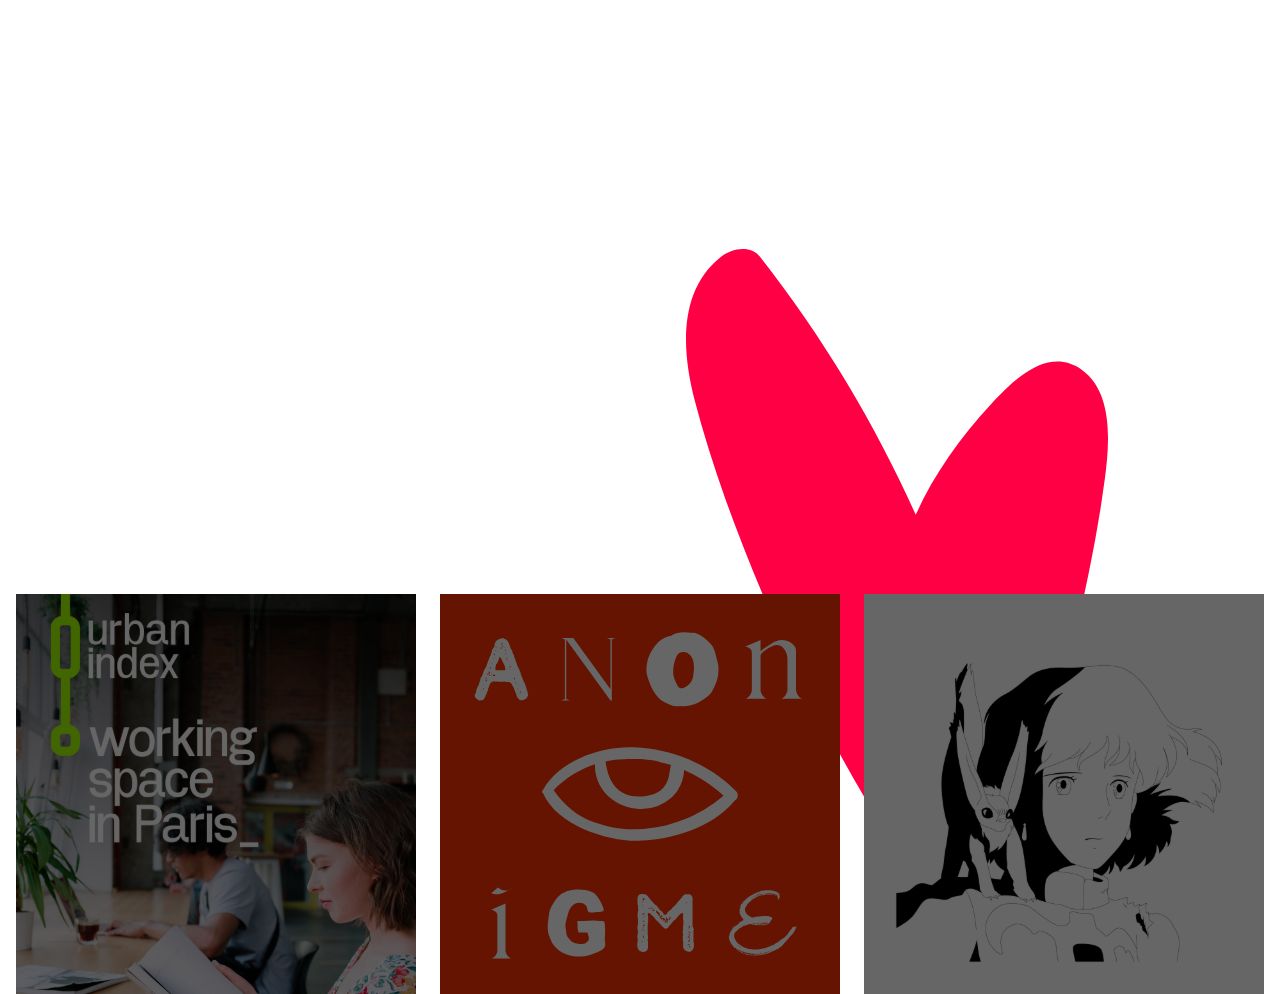
==== commit e68715a5: "Add files via upload" ====
--- a/index.html
+++ b/index.html
@@ -20,7 +20,7 @@
 <body onload="myFunction()" style="margin:0;">
 <div id="loader"></div>
 <div style="display:none;" id="myDiv" class="transition">
-<div id="container" class="transition">
+<div id="container">
           
   
           
@@ -30,7 +30,7 @@
             <nav>
                 <div class="container revealLogo">
                     <div class="container logoScale">
-                        <div id="headerHB"><a href="./index.html"><img src="asset/logo.png" alt="HeyBob_Logo" class="container logoScale"></a></div>
+                        <div id="headerHB"><a href="./index.html"><img src="asset/logo.png" alt="Logo de heybob" class="container logoScale"></a></div>
                     </div>
                 </div>
                 <div class="container revealHR">
@@ -56,42 +56,66 @@
         </div>
     </div>
 
-        <!-- Library -->
+        <!-- Library ___________________________________________________________________________-->
         
     <div id="library">
         <div class="container revealHL" style="margin: 2%;">
-            <a href="./index/Logos.html"><span class="blocMenus">
+          <div id="logos">
+            <a href="./index/Logos.html">
+              <span class="blocMenus">
                 <p>Logos</p>
-            </span></a>
+              </span>
+            </a>
+          </div>  
         </div>
         <div class="container revealHR " style="margin: 2%;">
-          <a href="./index/web&appdesign.html"><span class="blocMenus" >
+          <div id="webapp">
+            <a href="./index/web&appdesign.html">
+              <span class="blocMenus" >
                 <p>Web & App<br>design</p>
-            </span></a>
+              </span>
+            </a>
+          </div>
         </div>
         <div class="container revealHL" style="margin: 2%;">
-          <a href="./index/illustrations.html"><span class="blocMenus">
+          <div id="illu">
+          <a href="./index/illustrations.html">
+            <span class="blocMenus">
                <p>Illustrations</p>
-            </span></a>
+            </span>
+          </a>
+        </div>
         </div>
         <div class="container revealHR" style="margin: 2%;">
-          <a href="./index/communication.html"><span class="blocMenus">
+          <div id="com">
+          <a href="./index/communication.html">
+            <span class="blocMenus">
                 <p>Communication</p>
-            </span></a>
+            </span>
+          </a>
+        </div>
         </div>
         <div class="container revealHL" style="margin: 2%;">
-          <a href="./index/motionsdesign.html"><span class="blocMenus">
+          <div id="motion">
+          <a href="./index/motionsdesign.html">
+            <span class="blocMenus">
                 <p>Motions design</p>
-            </span></a>
+            </span>
+          </a>
+        </div>
         </div>
         <div class="container revealHR" style="margin: 2%;">
-          <a href="./index/print&layout.html"><span class="blocMenus">
+          <div id="printlayout">
+          <a href="./index/print&layout.html">
+            <span class="blocMenus">
                 <p>Print & Layout</p>
-            </span></a>
+            </span>
+          </a>
+          </div>
         </div>
     </div>
     
-        <!-- Propose More -->
+        <!-- Propose More ____________________________________________________-->
         
         <section id="propose">
        
@@ -103,10 +127,11 @@
             <input type="button" value="Click here for more :)" onclick="window.location.href = './index/contactpage.html';">
         </div>
         </div>
-            
+           <!-- New Project __________________________________________________ -->
+
             <section id="newProject">
+                
                 <!-- New Project 1 -->
-                
                 <div id="newContent_id1">
                     <div id="overlay1"><div class="container revealHL"><p>Urban index</p></div></div>
                 </div>
--- a/css/stylesheetComputer.css
+++ b/css/stylesheetComputer.css
@@ -37,7 +37,6 @@
     }
 
      #container{
-         position: relative;
          margin: 0% 0%;
          display: flex;
          flex-direction: column;
@@ -45,8 +44,6 @@
      }
 
      #part1{
-        
-        background-attachment: local;
         background-image: url("../asset/Beauty2.png");
         background-repeat: no-repeat;
         background-position: 110% 0%;
@@ -94,7 +91,7 @@
         z-index: 100;
         cursor: default;
          mix-blend-mode: luminosity;
-         font-size: 40px;
+         font-size: 43px;
          color: black;
          font-family: 'object_sansbold';
      }
@@ -133,10 +130,12 @@
          align-content: flex-start;
      }
 
+/* LIBRAIRIE /______________________________________/ */
+
      #library{
          background-color: rgb(255, 255, 255);
          margin: 0% 0% 0% 0%;
-         padding: 5% 10% 0% 10%;
+         /* padding: 5% 16% 0% 16%; */
          display: flex;
          flex-wrap: wrap;
          flex-direction:row;
@@ -145,23 +144,61 @@
          align-content: space-around;
 
      }
-     #library a{
+    #library a{
          cursor: default;
      }
      
-     .blocMenus{
+    .blocMenus{
          font-size: 35px;
          display: flex;
          flex-direction: row;
          align-items: center;
          justify-content: center;
-         margin: 2%;
-         color: black;
-         background-color: rgba(199, 199, 199, 0.329);
-         width: 550px;
-         height: 550px;
-     }
-     
+         color: rgb(255, 255, 255);
+         opacity: 0.7;
+         background-color: rgb(0, 0, 0);
+         width: 600px;
+         height: 600px;
+     }
+    #logos{
+        background-image: url("../asset/bobby.png");
+        background-position: 100% 100%;
+        background-size: 100%;
+        margin: 0% 0% 0% 0%;
+     }
+    #webapp{
+      background-image: url("../asset/spendlly.png");
+      background-position: 100% 100%;
+      background-size: 100%;
+      margin: 0% 0% 0% 0%;
+   }
+     #illu{
+    background-image: url("../asset/multiheart.png");
+    background-position: 100% 100%;
+    background-size: 100%;
+    margin: 0% 0% 0% 0%;
+   }
+     #com{
+    background-image: url("../asset/freshjuice.png");
+    background-position: 100% 100%;
+    background-size: 100%;
+    margin: 0% 0% 0% 0%;
+   }
+    #motion{
+    background-image: url("../asset/bitogether.png");
+    background-position: 100% 100%;
+    background-size: 100%;
+    margin: 0% 0% 0% 0%;
+   }
+    #printlayout{
+    background-image: url("../asset/GVine.png");
+    background-position: 100% 100%;
+    background-size: 100%;
+    margin: 0% 0% 0% 0%;
+   }
+
+     
+     /* /_________________________________________________/ */
     #propose{
         background-color: rgb(255, 255, 255);
         background-image: url("../asset/heart.png");
@@ -177,7 +214,7 @@
      }
     
      #lpropose{
-         margin: 5% 0% 5% 12%;
+         margin: 3% -1%;
          display: flex;
          flex-direction: column;
      }
@@ -229,19 +266,22 @@
         align-items: center;
         height: 400px;
         width: 400px;
-        background-color: rgba(0, 0, 0, 0.623);
-    }
+        opacity: 0.6;
+        background-color: rgb(0, 0, 0);
+    }
+    #overlay1:hover{
+      transition: 1s all ease;
+      opacity: 0;
+    }
+
     #newContent_id1{
         
-        margin: 0px 50px 50px 50px;
+        margin: 0% 1%;
         height: 400px;
         width: 400px;
         background-size: 100%;
         background-repeat: no-repeat;
         background-image: url("../asset/UrbanIndex.svg");
-    }
-    #newContent_id1:hover{
-        transform: scale(1.1);
     }
     /* CONTENT 2 */
     #overlay2{
@@ -251,19 +291,21 @@
         align-items: center;
         height: 400px;
         width: 400px;
-        background-color: rgba(0, 0, 0, 0.623);
+        opacity: 0.6;
+        background-color: rgb(0, 0, 0);
+    }
+    #overlay2:hover{
+      transition: 1s all ease;
+      opacity: 0;
     }
     #newContent_id2{
-        margin: 0px 50px 50px 50px;
+        margin: 0% 1%;
         height: 400px;
         width: 400px;
         background-size: 100%;
        /*  background-color: #F93400; */
         background-repeat: no-repeat;
         background-image: url("../asset/Anon\'igme.svg");
-    }
-    #newContent_id2:hover{
-        transform: scale(1.1);
     }
 
     /* CONTENT 3 */
@@ -274,30 +316,24 @@
         align-items: center;
         height: 400px;
         width: 400px;
-        background-color: rgba(0, 0, 0, 0.623);
+        opacity: 0.6;
+        background-color: rgb(0, 0, 0);
+    }
+    #overlay3:hover{
+      transition: 1s all ease;
+      opacity: 0;
     }
     #newContent_id3{
-        margin: 0px 50px 50px 50px;
+        margin: 0% 1%;
         height: 400px;
         width: 400px;
         background-size: 100%;
         background-repeat: no-repeat;
         background-image: url("../asset/Inktober.svg");
     }
-    #newContent_id3:hover{
-        transform: scale(1.1);
-    }
-
-
-
-    /* LOADER */
-  
-      /*TRANSITION SECTION ET TEXTE*/
-
-      .revealHR .blocMenus, .blocMenus{
-        margin: 2%;
-    }
-    
+
+
+
 
 
 
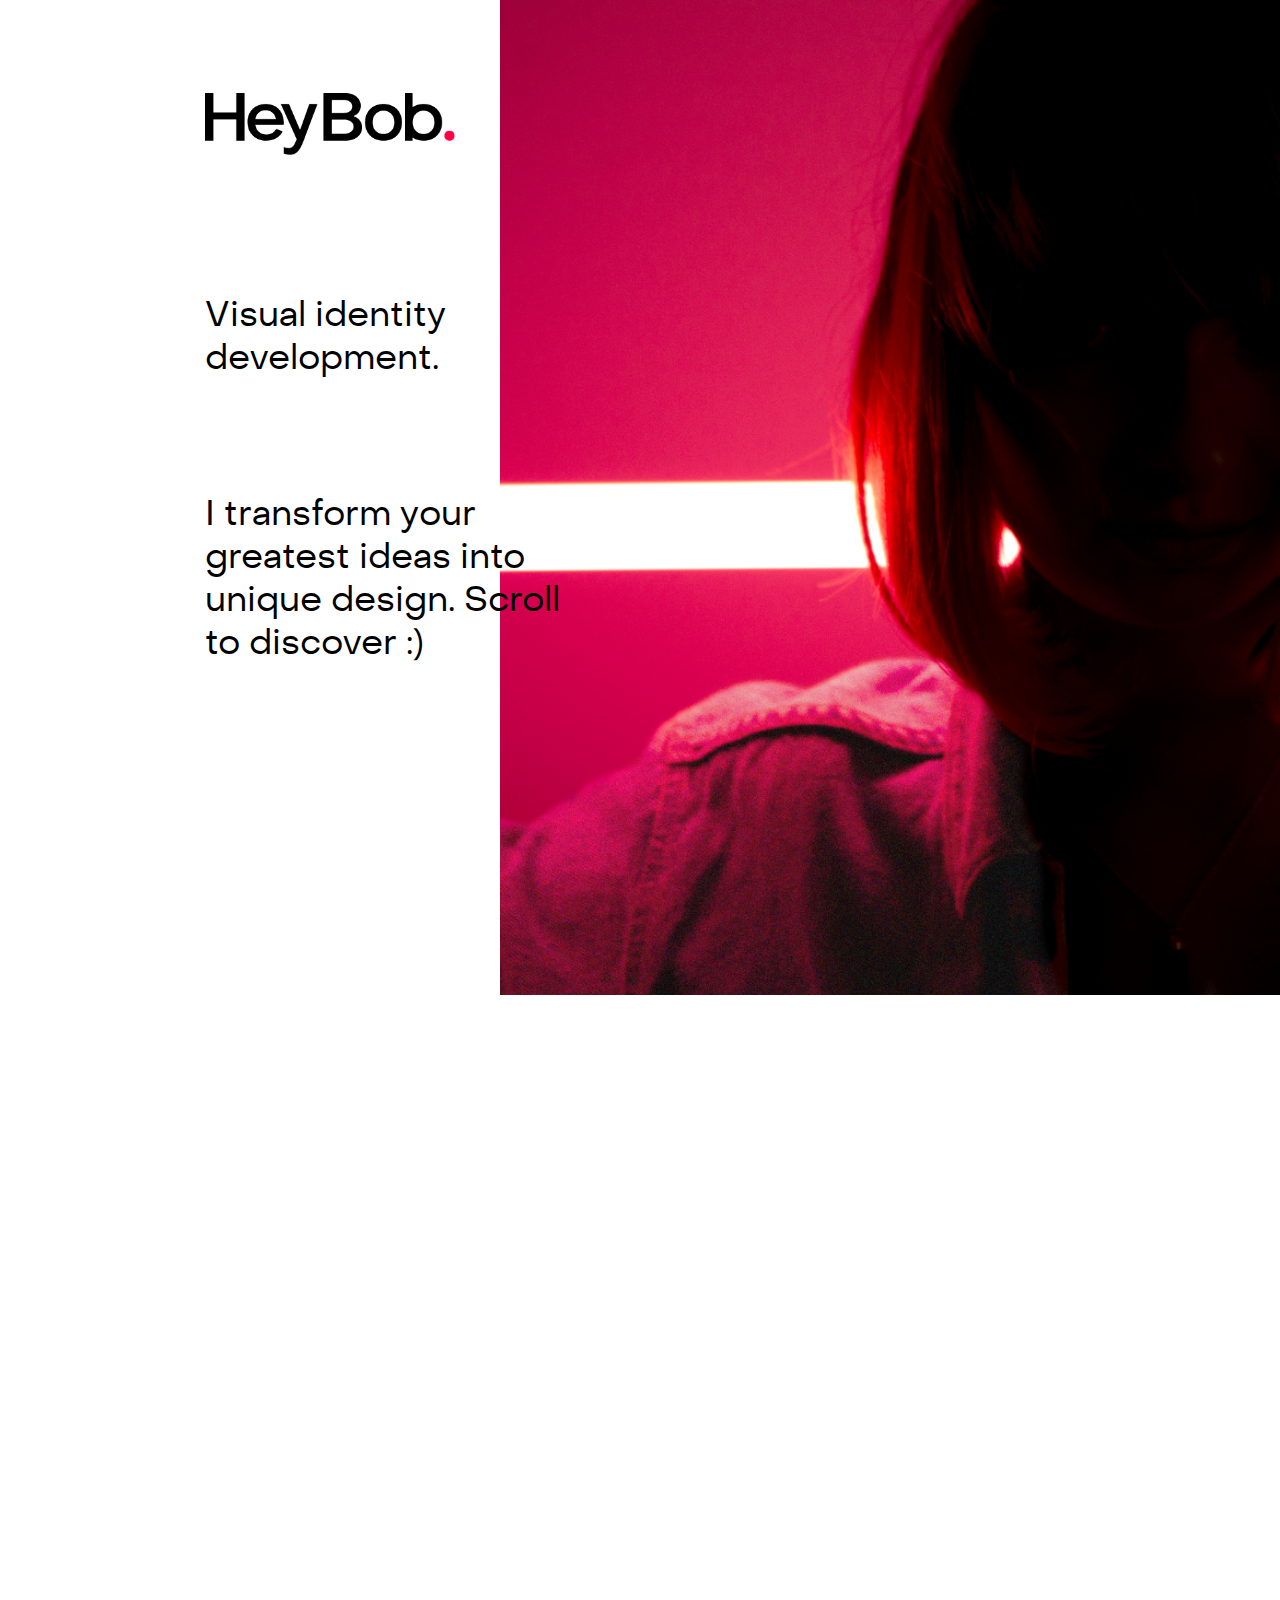
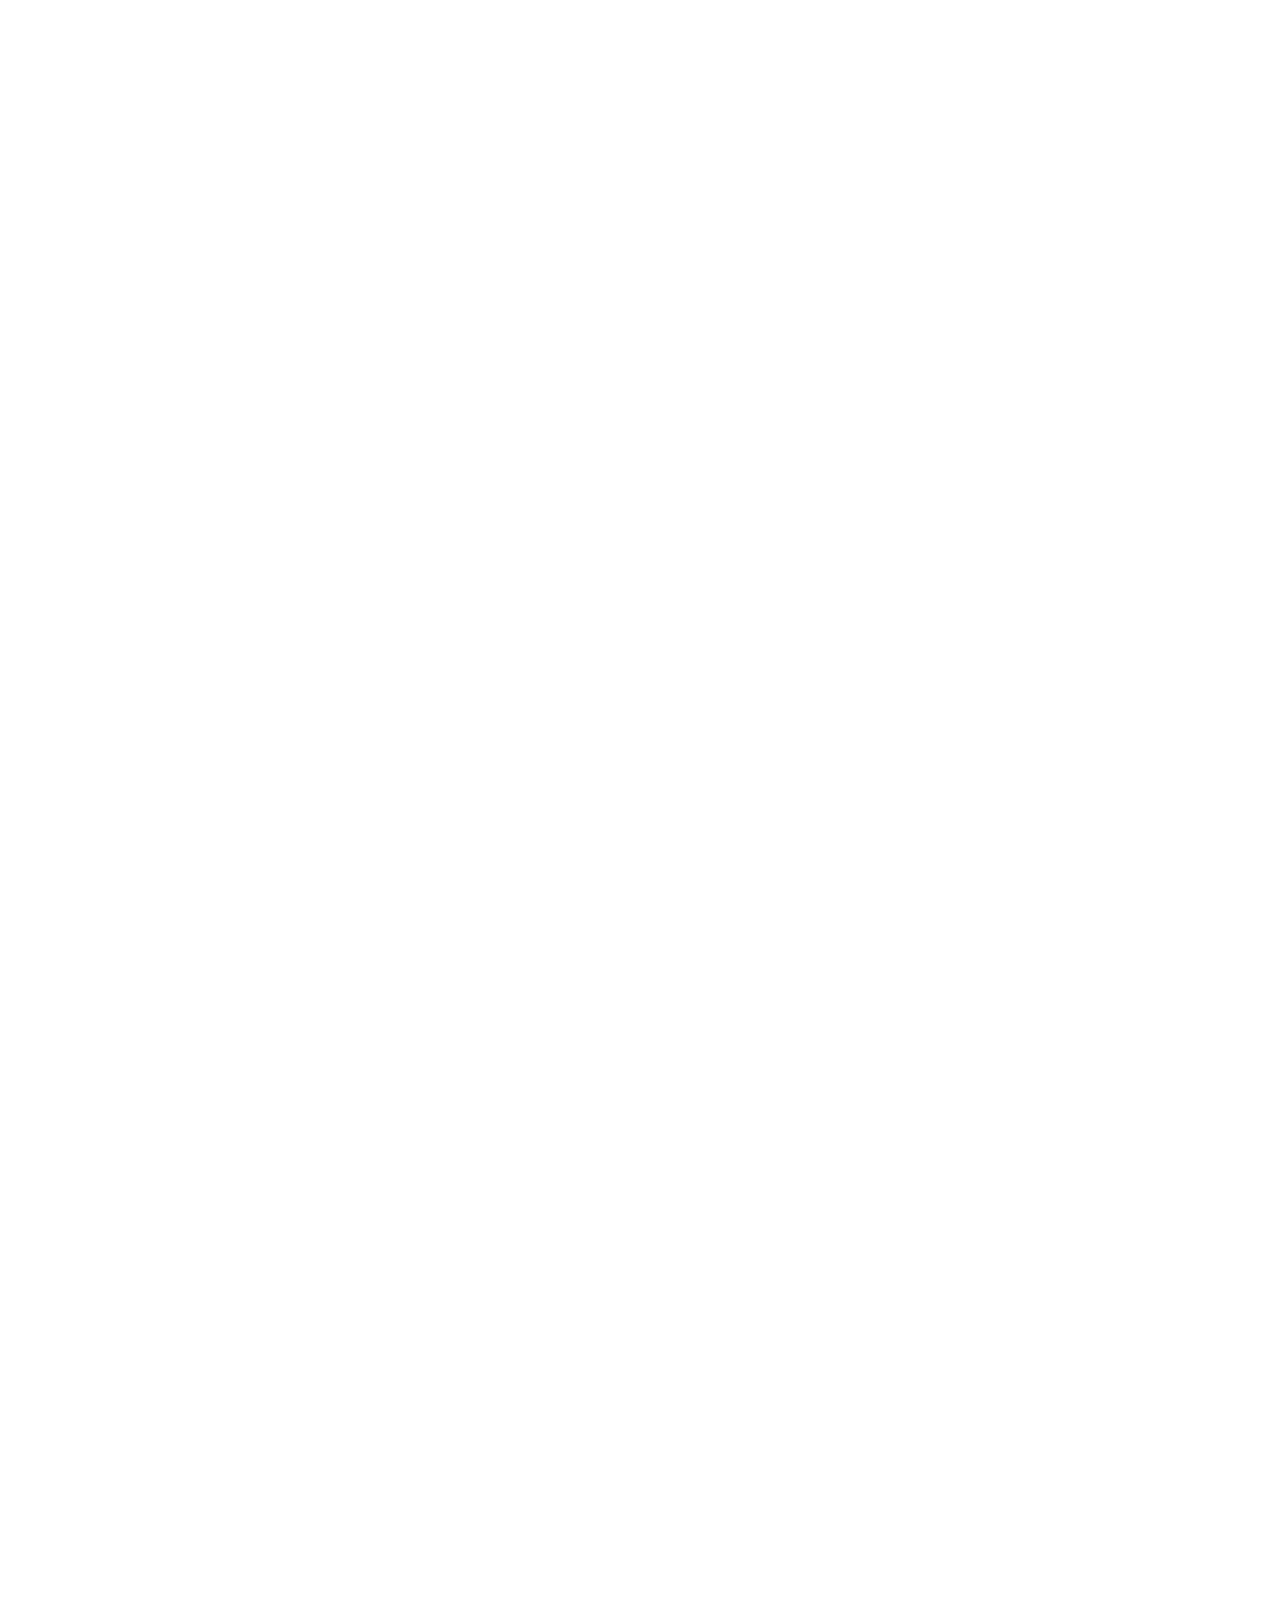
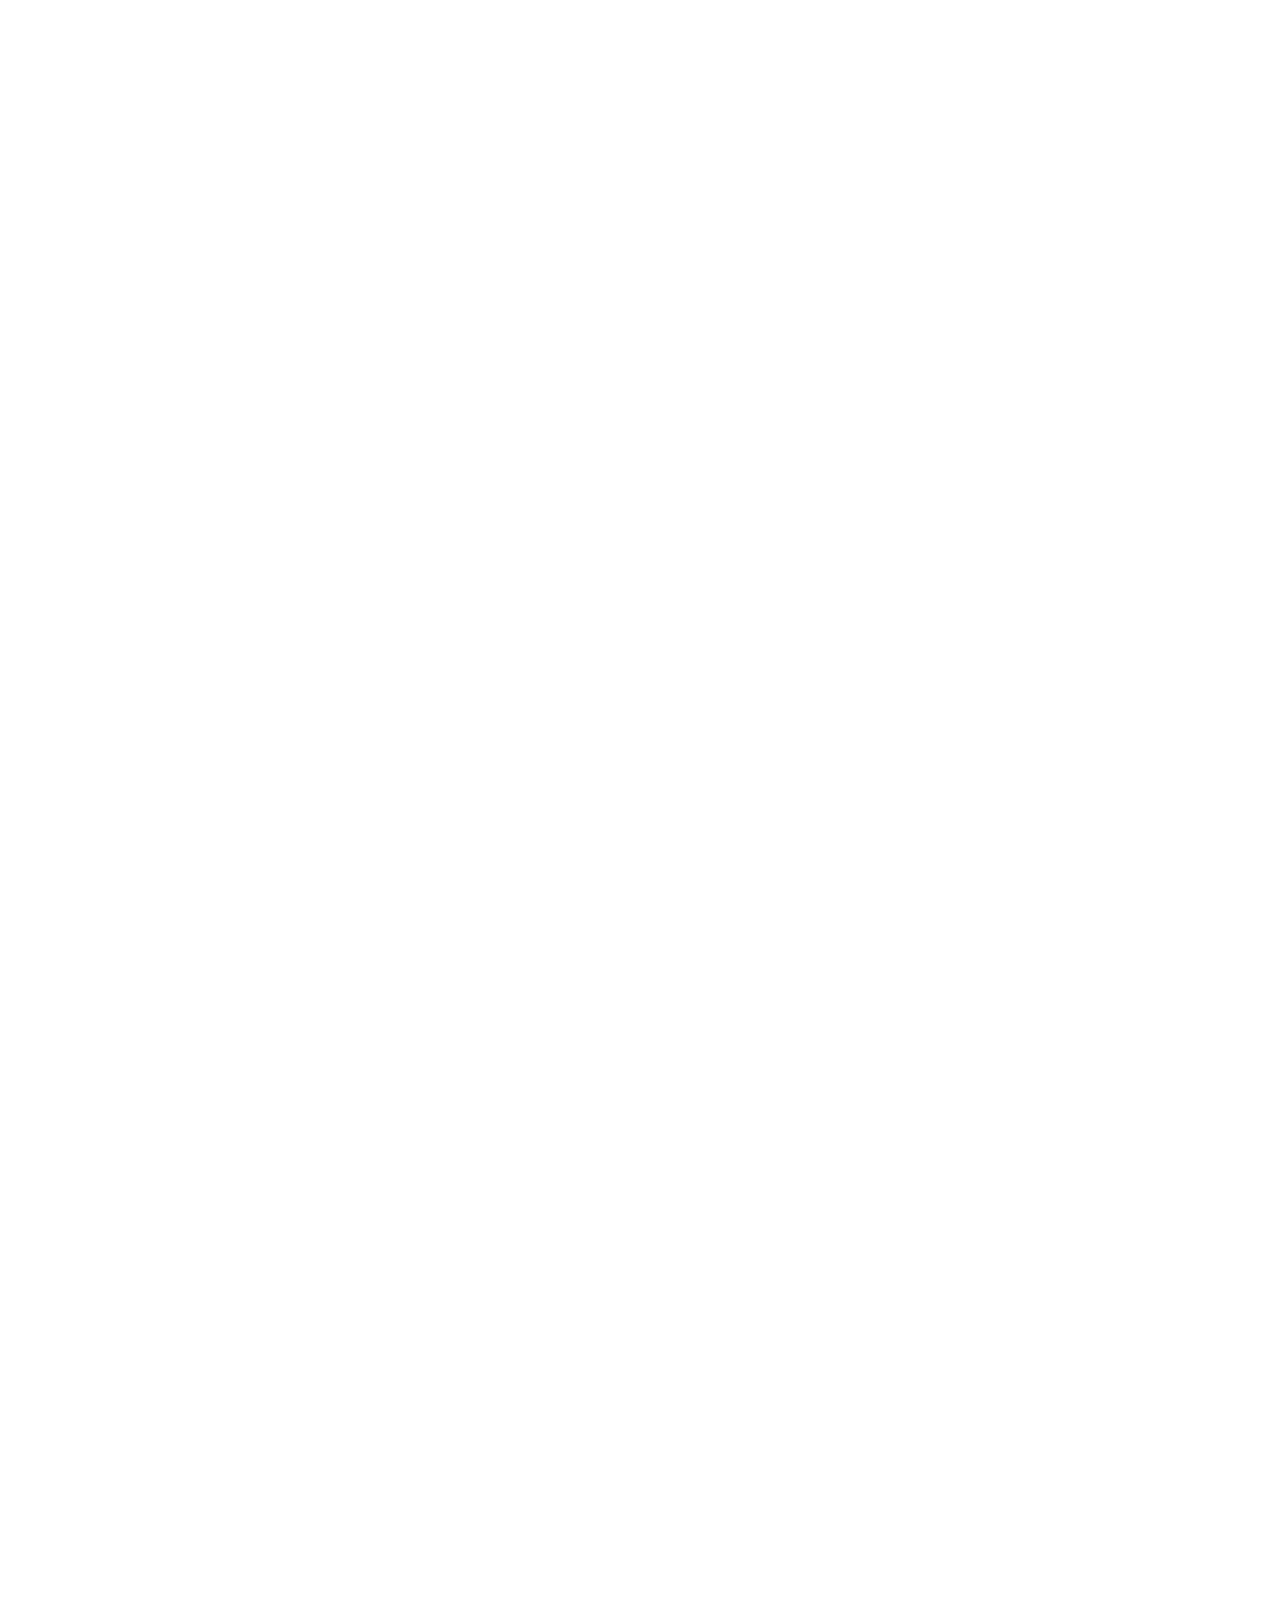
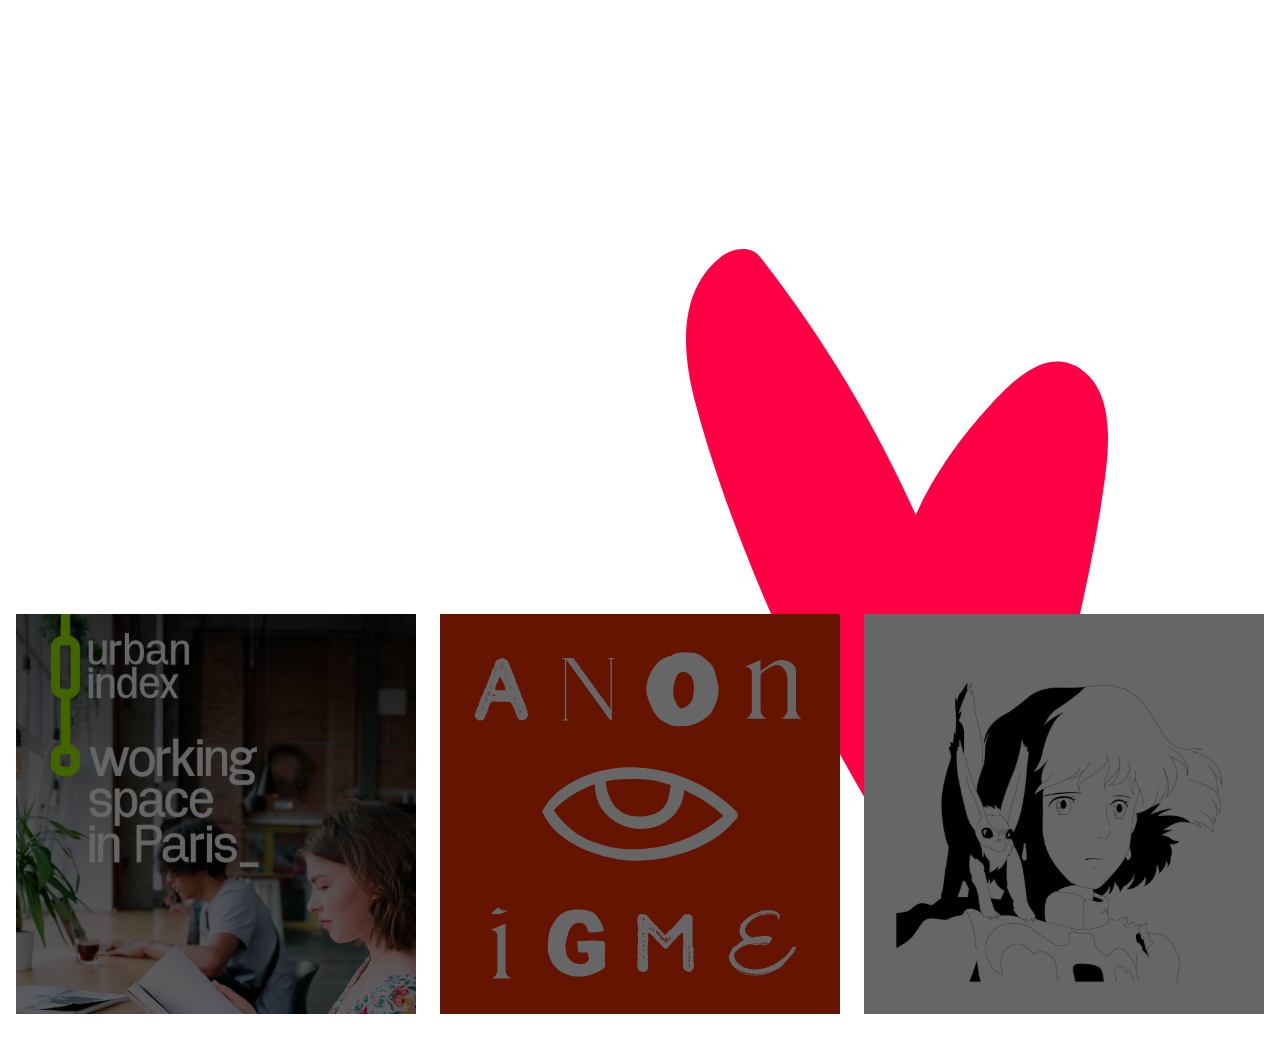
==== commit 4fce26df: "Add files via upload" ====
--- a/index.html
+++ b/index.html
@@ -121,7 +121,7 @@
        
         <div id="lpropose">
         <div class="container revealHL">
-            <p>You've reach the end that can</p><br><br>
+            <p>You've reach the end that can be<br>show here.</p><br><br>
         </div>
         <div class="container revealHL">
             <input type="button" value="Click here for more :)" onclick="window.location.href = './index/contactpage.html';">
--- a/css/stylesheetComputer.css
+++ b/css/stylesheetComputer.css
@@ -4,7 +4,7 @@
 /* vers. SCREEN COMPUTER */
 /* 11/05/2022 */
 
-@media only screen and (min-width:1024px) {
+@media only screen and (min-width:1025px) {
    
 
     body{
@@ -46,11 +46,13 @@
      #part1{
         background-image: url("../asset/Beauty2.png");
         background-repeat: no-repeat;
-        background-position: 110% 0%;
-        background-size: 850px;
+        background-position: 100% 0%;
+        background-size: 780px;
     }
 
     #headerHB img{
+      color: rgb(41, 0, 22);
+      mix-blend-mode: luminosity;
         z-index: 100;
         cursor: default;
         display: flex;
@@ -88,14 +90,17 @@
 
      #headerC a,
      #headerC h1{
+      color: rgb(41, 0, 22);
+      mix-blend-mode: luminosity;
         z-index: 100;
         cursor: default;
          mix-blend-mode: luminosity;
          font-size: 43px;
-         color: black;
          font-family: 'object_sansbold';
      }
      #headerC h2{
+      color: rgb(41, 0, 22);
+      mix-blend-mode: luminosity;
        font-size: 40px;
      }
 
@@ -214,7 +219,7 @@
      }
     
      #lpropose{
-         margin: 3% -1%;
+         margin: 1% 0%;
          display: flex;
          flex-direction: column;
      }
@@ -234,8 +239,10 @@
          font-size: 20px;
          cursor: pointer;
          font-family: 'object_sansbold';
+         transition: 0.5s all ease;
      }
      #propose input:hover {
+        transition: 0.5s all ease;
          transform: scale(1.1);
          background-color: #FF0045;
      }
@@ -244,6 +251,7 @@
      /* NEW PROJECT HERE */
     /* New Feature can modified ..*/
     #newProject{
+        margin: 2% 0%;
         color: white;
         background-color: rgba(255, 255, 255, 0);
         display: flex;
@@ -268,6 +276,7 @@
         width: 400px;
         opacity: 0.6;
         background-color: rgb(0, 0, 0);
+        transition: 1s all ease;
     }
     #overlay1:hover{
       transition: 1s all ease;
@@ -293,6 +302,7 @@
         width: 400px;
         opacity: 0.6;
         background-color: rgb(0, 0, 0);
+        transition: 1s all ease;
     }
     #overlay2:hover{
       transition: 1s all ease;
@@ -318,6 +328,7 @@
         width: 400px;
         opacity: 0.6;
         background-color: rgb(0, 0, 0);
+        transition: 1s all ease;
     }
     #overlay3:hover{
       transition: 1s all ease;
--- a/css/stylesheetLaptop.css
+++ b/css/stylesheetLaptop.css
@@ -17,7 +17,7 @@
      
      nav{
       padding: 3% 0% 3% 0%;
-      margin: 0% 16% 10% 16%;
+      margin: 0% 15% 10% 15%;
       mix-blend-mode: normal;
       z-index: 100;
       top: 3%;
@@ -37,7 +37,7 @@
         background-attachment: fixed;
         background-image: url("../asset/Beauty2.png");
         background-repeat: no-repeat;
-        background-position: 100% 0%;
+        background-position: 150% 0%;
         background-size: 100%;
      }
 
@@ -52,12 +52,12 @@
     /* PART ANIMATION */
 
     .logoScale img{
-    width: 175px;
+    width: 200px;
     transition: 1s all ease;
   }
   
     .logoScale img.active{
-    width: 125px;
+    width: 150px;
     
     }
     
@@ -71,18 +71,19 @@
         margin: 0% 0%;
          z-index: 100;
          cursor: default;
+          font-size: 35px;
+          color: rgb(41, 0, 22);
           mix-blend-mode: luminosity;
-          font-size: 35px;
-          color: black;
           font-family: 'object_sansbold';
       }
     #headerC h2{
+        color: rgb(41, 0, 22);
+          mix-blend-mode: luminosity;
         margin: 0%;
         font-size: 13px;
     }
     #discoveringBox{
-        
-        margin: 5% 0% 20% 16%;
+        margin: 5% 16% 20% 16%;
         display: flex;
         flex-direction: column;
         justify-content: center;
@@ -91,17 +92,18 @@
     
     
     #discover {
+        color: #000000;
         font-family: 'object_sansregular';
         display: flex;
         flex-direction: row;
         flex-wrap: wrap;
         width: 45%;
-        font-size: 19px;
+        font-size: 25px;
         margin: 0% 0% 5% 0%;
     }
     #infoMore{
         margin: 5% 0% 0% 0%;
-        font-size: 13px;
+        font-size: 18px;
         display: flex;
         flex-direction: column;
         flex-wrap: nowrap;
@@ -111,11 +113,13 @@
         align-content: flex-start;
     }
 
+    /* LIBRAIRIE /______________________________________/ */
+
     #library{
-        position: relative;
-        margin: 10% 0% 0% 0%;
         background-color: rgb(255, 255, 255);
-        font-size: 16px;
+        padding: 10% 0%;
+        margin: 15% 0% 0% 0%;
+        /* padding: 5% 16% 0% 16%; */
         display: flex;
         flex-wrap: wrap;
         flex-direction:row;
@@ -124,21 +128,62 @@
         align-content: space-around;
 
     }
-    #library a{
+   #library a{
         cursor: default;
     }
-
-    .blocMenus{
-        display: flex;
-        flex-direction: row;
-        align-items: center;
-        justify-content: center;
-        margin: 5%;
-        color: black;
-        background-color: rgba(199, 199, 199, 0.329);
-        width: 175px;
-        height: 175px;
-    }
+    
+   .blocMenus{
+        font-size: 35px;
+        display: flex;
+        flex-direction: row;
+        align-items: center;
+        justify-content: center;
+        color: rgb(255, 255, 255);
+        opacity: 0.7;
+        background-color: rgb(0, 0, 0);
+        width: 375px;
+        height: 375px;
+    }
+   #logos{
+       background-image: url("../asset/bobby.png");
+       background-position: 100% 100%;
+       background-size: 100%;
+       margin: 0% 0% 0% 0%;
+    }
+   #webapp{
+     background-image: url("../asset/spendlly.png");
+     background-position: 100% 100%;
+     background-size: 100%;
+     margin: 0% 0% 0% 0%;
+  }
+    #illu{
+   background-image: url("../asset/multiheart.png");
+   background-position: 100% 100%;
+   background-size: 100%;
+   margin: 0% 0% 0% 0%;
+  }
+    #com{
+   background-image: url("../asset/freshjuice.png");
+   background-position: 100% 100%;
+   background-size: 100%;
+   margin: 0% 0% 0% 0%;
+  }
+   #motion{
+   background-image: url("../asset/bitogether.png");
+   background-position: 100% 100%;
+   background-size: 100%;
+   margin: 0% 0% 0% 0%;
+  }
+   #printlayout{
+   background-image: url("../asset/GVine.png");
+   background-position: 100% 100%;
+   background-size: 100%;
+   margin: 0% 0% 0% 0%;
+  }
+
+    
+    /* /_________________________________________________/ */
+
     
    #propose{
        background-color: rgb(255, 255, 255);
@@ -179,7 +224,7 @@
      /* NEW PROJECT HERE */
     /* New Feature can modified ..*/
     #newProject{
-        margin: 10% 0%;
+        margin: 15% 0%;
         color: white;
         background-color: rgba(255, 255, 255, 0);
         display: flex;
@@ -200,15 +245,15 @@
         flex-direction: row;
         justify-content: center;
         align-items: center;
-        height: 100px;
-        width: 100px;
+        height: 215px;
+        width: 215px;
         background-color: rgba(0, 0, 0, 0.623);
     }
     #newContent_id1{
         
-        margin: 0px 50px 50px 50px;
-        height: 100px;
-        width: 100px;
+        margin: 2%;
+        height: 215px;
+        width: 215px;
         background-size: 100%;
         background-repeat: no-repeat;
         background-image: url("../asset/UrbanIndex.svg");
@@ -222,14 +267,14 @@
         flex-direction: row;
         justify-content: center;
         align-items: center;
-        height: 100px;
-        width: 100px;
+        height: 215px;
+        width: 215px;
         background-color: rgba(0, 0, 0, 0.623);
     }
     #newContent_id2{
-        margin: 0px 50px 50px 50px;
-        height: 100px;
-        width: 100px;
+        margin: 2%;
+        height: 215px;
+        width: 215px;
         background-size: 100%;
        /*  background-color: #F93400; */
         background-repeat: no-repeat;
@@ -245,14 +290,14 @@
         flex-direction: row;
         justify-content: center;
         align-items: center;
-        height: 100px;
-        width: 100px;
+        height: 215px;
+        width: 215px;
         background-color: rgba(0, 0, 0, 0.623);
     }
     #newContent_id3{
-        margin: 0px 50px 50px 50px;
-        height: 100px;
-        width: 100px;
+        margin: 2%;
+        height: 215px;
+        width: 215px;
         background-size: 100%;
         background-repeat: no-repeat;
         background-image: url("../asset/Inktober.svg");
@@ -290,23 +335,9 @@
             animation: spin 2s linear infinite;
           
           }
-          /*TRANSITION SECTION ET TEXTE*/
-    
-          .revealHR .blocMenus, .blocMenus{
-            margin: 2%;
-        }
-        
-
-  /* TRANSITION LOGO */
- /*   .revealLogo{
-    width: 1%;
-    transition: 1s all ease;
-  } */
-  
-/* .revealLogo.active{
-    transform: translateY(0);
-    width: 14%;
-  }  */
+
+
+
 
 /* PART ANIMATION */
 
@@ -316,45 +347,11 @@
   }
 
 
-/* LOADER */
-
-
-  
-  @-webkit-keyframes spin {
-    0% { -webkit-transform: rotate(0deg); }
-    100% { -webkit-transform: rotate(360deg); }
-  }
-  
-  @keyframes spin {
-    0% { transform: rotate(0deg); }
-    100% { transform: rotate(360deg); }
-  }
-
-
-
-
-/* UP LOADER */
-/*   .animate-bottom {
-    position: relative;
-    -webkit-animation-name: animatebottom;
-    -webkit-animation-duration: 0.5s;
-    animation-name: animatebottom;
-    animation-duration: 0.5s
-  }
-  
-  @-webkit-keyframes animatebottom {
-    from { bottom:-100px; opacity:0 } 
-    to { bottom:0px; opacity:1 }
-  }
-  
-  @keyframes animatebottom { 
-    from{ bottom:-100px; opacity:0 } 
-    to{ bottom:0; opacity:1 }
-  }
-  
-   */
 
 /*FONTS*/
+
+
+}
 
 @font-face {
     font-family: 'object_sansregular';
@@ -373,7 +370,4 @@
          url('fonts/Bold/objectsans-bold-webfont.woff') format('woff');
     font-weight: normal;
     font-style: normal;
-
-}
-}
-
+  }--- a/css/stylesheetMobile.css
+++ b/css/stylesheetMobile.css
@@ -1,6 +1,6 @@
 
 /* Screen phone */
-@media only screen and (max-width:425px) {
+@media only screen and (max-width:426px) {
 
    
         
@@ -38,8 +38,8 @@
         background-attachment: fixed;
         background-image: url("../asset/Beauty2.png");
         background-repeat: no-repeat;
-        background-position: 60% 0%;
-        background-size: 160%;
+        background-position: 50% 0%;
+        background-size: 170%;
      }
 
     #headerHB img{
@@ -51,17 +51,17 @@
     }
 
     /* PART ANIMATION */
-
-    .logoScale img{
-    width: 150px;
+ 
+     .logoScale img{
+    width: 105px;
     transition: 1s all ease;
   }
   
-    .logoScale img.active{
-    width: 100px;
-    
-    }
-    
+     .logoScale img.active{
+    width: 105px;
+    
+    } 
+     
     #headerC{
         display: flex;
         flex-direction: column-reverse;
@@ -72,18 +72,20 @@
         margin: 0% 0%;
          z-index: 100;
          cursor: default;
+          font-size: 28px;
+          color: rgb(41, 0, 22);
           mix-blend-mode: luminosity;
-          font-size: 27px;
-          color: black;
           font-family: 'object_sansbold';
       }
     #headerC h2{
+        color: rgb(41, 0, 22);
+        mix-blend-mode: luminosity;
         margin: 0%;
-        font-size: 13px;
+        font-size: 20px;
     }
     #discoveringBox{
         
-        margin: 5% 0% 20% 16%;
+        margin: 5% 16% 0% 16%;
         display: flex;
         flex-direction: column;
         justify-content: center;
@@ -97,12 +99,12 @@
         display: flex;
         flex-direction: row;
         flex-wrap: wrap;
-        font-size: 19px;
+        font-size: 20px;
         margin: 0% 0% 5% 0%;
     }
     #infoMore{
         margin: 5% 0% 0% 0%;
-        font-size: 13px;
+        font-size: 18px;
         display: flex;
         flex-direction: column;
         flex-wrap: nowrap;
@@ -112,36 +114,78 @@
         align-content: flex-start;
     }
 
+    /* LIBRAIRIE /______________________________________/ */
+
     #library{
-        position: relative;
-        margin: 10% 0% 0% 0%;
-        background-color: rgb(255, 255, 255);
-        font-size: 16px;
-        display: flex;
-        flex-wrap: wrap;
-        flex-direction:row;
-        justify-content: center;
-        align-items: stretch;
-        align-content: space-around;
-
-    }
-    #library a{
-        cursor: default;
-    }
-
-    .blocMenus{
-        display: flex;
-        flex-direction: row;
-        align-items: center;
-        justify-content: center;
-        margin: 2%;
-        color: black;
-        background-color: rgba(199, 199, 199, 0.329);
-        width: 145px;
-        height: 145px;
-    }
+      background-color: rgb(255, 255, 255);
+      margin: 20% 0% 0% 0%;
+      display: flex;
+      flex-wrap: wrap;
+      flex-direction:row;
+      justify-content: center;
+      align-items: stretch;
+      align-content: space-around;
+
+  }
+ #library a{
+      cursor: default;
+  }
+  
+ .blocMenus{
+   text-align: center;
+      font-size: 35px;
+      display: flex;
+      flex-direction: row;
+      align-items: center;
+      justify-content: center;
+      color: rgb(255, 255, 255);
+      opacity: 0.7;
+      background-color: rgb(0, 0, 0);
+      width: 275px;
+      height: 275px;
+  }
+ #logos{
+     background-image: url("../asset/bobby.png");
+     background-position: 100% 100%;
+     background-size: 100%;
+     margin: 0% 0% 0% 0%;
+  }
+ #webapp{
+   background-image: url("../asset/spendlly.png");
+   background-position: 100% 100%;
+   background-size: 100%;
+   margin: 0% 0% 0% 0%;
+}
+  #illu{
+ background-image: url("../asset/multiheart.png");
+ background-position: 100% 100%;
+ background-size: 100%;
+ margin: 0% 0% 0% 0%;
+}
+  #com{
+ background-image: url("../asset/freshjuice.png");
+ background-position: 100% 100%;
+ background-size: 100%;
+ margin: 0% 0% 0% 0%;
+}
+ #motion{
+ background-image: url("../asset/bitogether.png");
+ background-position: 100% 100%;
+ background-size: 100%;
+ margin: 0% 0% 0% 0%;
+}
+ #printlayout{
+ background-image: url("../asset/GVine.png");
+ background-position: 100% 100%;
+ background-size: 100%;
+ margin: 0% 0% 0% 0%;
+}
+
+  
+  /* /_________________________________________________/ */
     
    #propose{
+       font-size: 22px;
        background-color: rgb(255, 255, 255);
        background-image: url("../asset/heart.png");
        background-repeat: no-repeat;
@@ -164,9 +208,9 @@
        -webkit-appearance: caret;
        -moz-appearance: scrollbarbutton-up;
        -moz-appearance: button-bevel;
-        margin: 5% 0%;
+        margin: 0% 0%;
         height: 5vh;
-        width: 50vw;
+        width: 70vw;
         color: white;
         background-color: #FF0045;
         border: none;
@@ -180,13 +224,13 @@
      /* NEW PROJECT HERE */
     /* New Feature can modified ..*/
     #newProject{
-        margin: 10% 0%;
+        
         color: white;
         background-color: rgba(255, 255, 255, 0);
         display: flex;
-        flex-direction: row;
-        justify-content: center;
-        flex-wrap: wrap;
+        flex-direction: column;
+        justify-content: center;
+        align-items: center;
     }
 
 
@@ -201,44 +245,40 @@
         flex-direction: row;
         justify-content: center;
         align-items: center;
-        height: 100px;
-        width: 100px;
+        height: 200px;
+        width: 200px;
         background-color: rgba(0, 0, 0, 0.623);
     }
     #newContent_id1{
         
         margin: 0px 50px 50px 50px;
-        height: 100px;
-        width: 100px;
+        height: 200px;
+        width: 200px;
         background-size: 100%;
         background-repeat: no-repeat;
         background-image: url("../asset/UrbanIndex.svg");
     }
-    #newContent_id1:hover{
-        transform: scale(1.1);
-    }
+    
     /* CONTENT 2 */
     #overlay2{
         display: flex;
         flex-direction: row;
         justify-content: center;
         align-items: center;
-        height: 100px;
-        width: 100px;
+        height: 200px;
+        width: 200px;
         background-color: rgba(0, 0, 0, 0.623);
     }
     #newContent_id2{
         margin: 0px 50px 50px 50px;
-        height: 100px;
-        width: 100px;
+        height: 200px;
+        width: 200px;
         background-size: 100%;
        /*  background-color: #F93400; */
         background-repeat: no-repeat;
         background-image: url("../asset/Anon\'igme.svg");
     }
-    #newContent_id2:hover{
-        transform: scale(1.1);
-    }
+    
 
     /* CONTENT 3 */
     #overlay3{
@@ -246,20 +286,17 @@
         flex-direction: row;
         justify-content: center;
         align-items: center;
-        height: 100px;
-        width: 100px;
+        height: 200px;
+        width: 200px;
         background-color: rgba(0, 0, 0, 0.623);
     }
     #newContent_id3{
         margin: 0px 50px 50px 50px;
-        height: 100px;
-        width: 100px;
+        height: 200px;
+        width: 200px;
         background-size: 100%;
         background-repeat: no-repeat;
         background-image: url("../asset/Inktober.svg");
-    }
-    #newContent_id3:hover{
-        transform: scale(1.1);
     }
 
 
@@ -291,12 +328,7 @@
             animation: spin 2s linear infinite;
           
           }
-          /*TRANSITION SECTION ET TEXTE*/
-    
-          .revealHR .blocMenus, .blocMenus{
-            margin: 2%;
-        }
-        
+
 
   /* TRANSITION LOGO */
   .revealLogo{
@@ -316,45 +348,6 @@
     z-index: 999999999;
     display: none;
   }
-
-
-/* LOADER */
-
-
-  
-  @-webkit-keyframes spin {
-    0% { -webkit-transform: rotate(0deg); }
-    100% { -webkit-transform: rotate(360deg); }
-  }
-  
-  @keyframes spin {
-    0% { transform: rotate(0deg); }
-    100% { transform: rotate(360deg); }
-  }
-
-
-
-
-/* UP LOADER */
-/*   .animate-bottom {
-    position: relative;
-    -webkit-animation-name: animatebottom;
-    -webkit-animation-duration: 0.5s;
-    animation-name: animatebottom;
-    animation-duration: 0.5s
-  }
-  
-  @-webkit-keyframes animatebottom {
-    from { bottom:-100px; opacity:0 } 
-    to { bottom:0px; opacity:1 }
-  }
-  
-  @keyframes animatebottom { 
-    from{ bottom:-100px; opacity:0 } 
-    to{ bottom:0; opacity:1 }
-  }
-  
-   */
 
 /*FONTS*/
 
@@ -377,4 +370,19 @@
     font-style: normal;
 
 }
+}
+
+@media only screen and (max-width:320px) {
+    #part1{
+        background-image: none;
+    }
+
+    #container{
+        background-attachment: fixed;
+        background-image: url("../asset/Beauty2.png");
+        background-repeat: no-repeat;
+        background-position: 50% 0%;
+        background-size: 200%;
+     }
+    
 }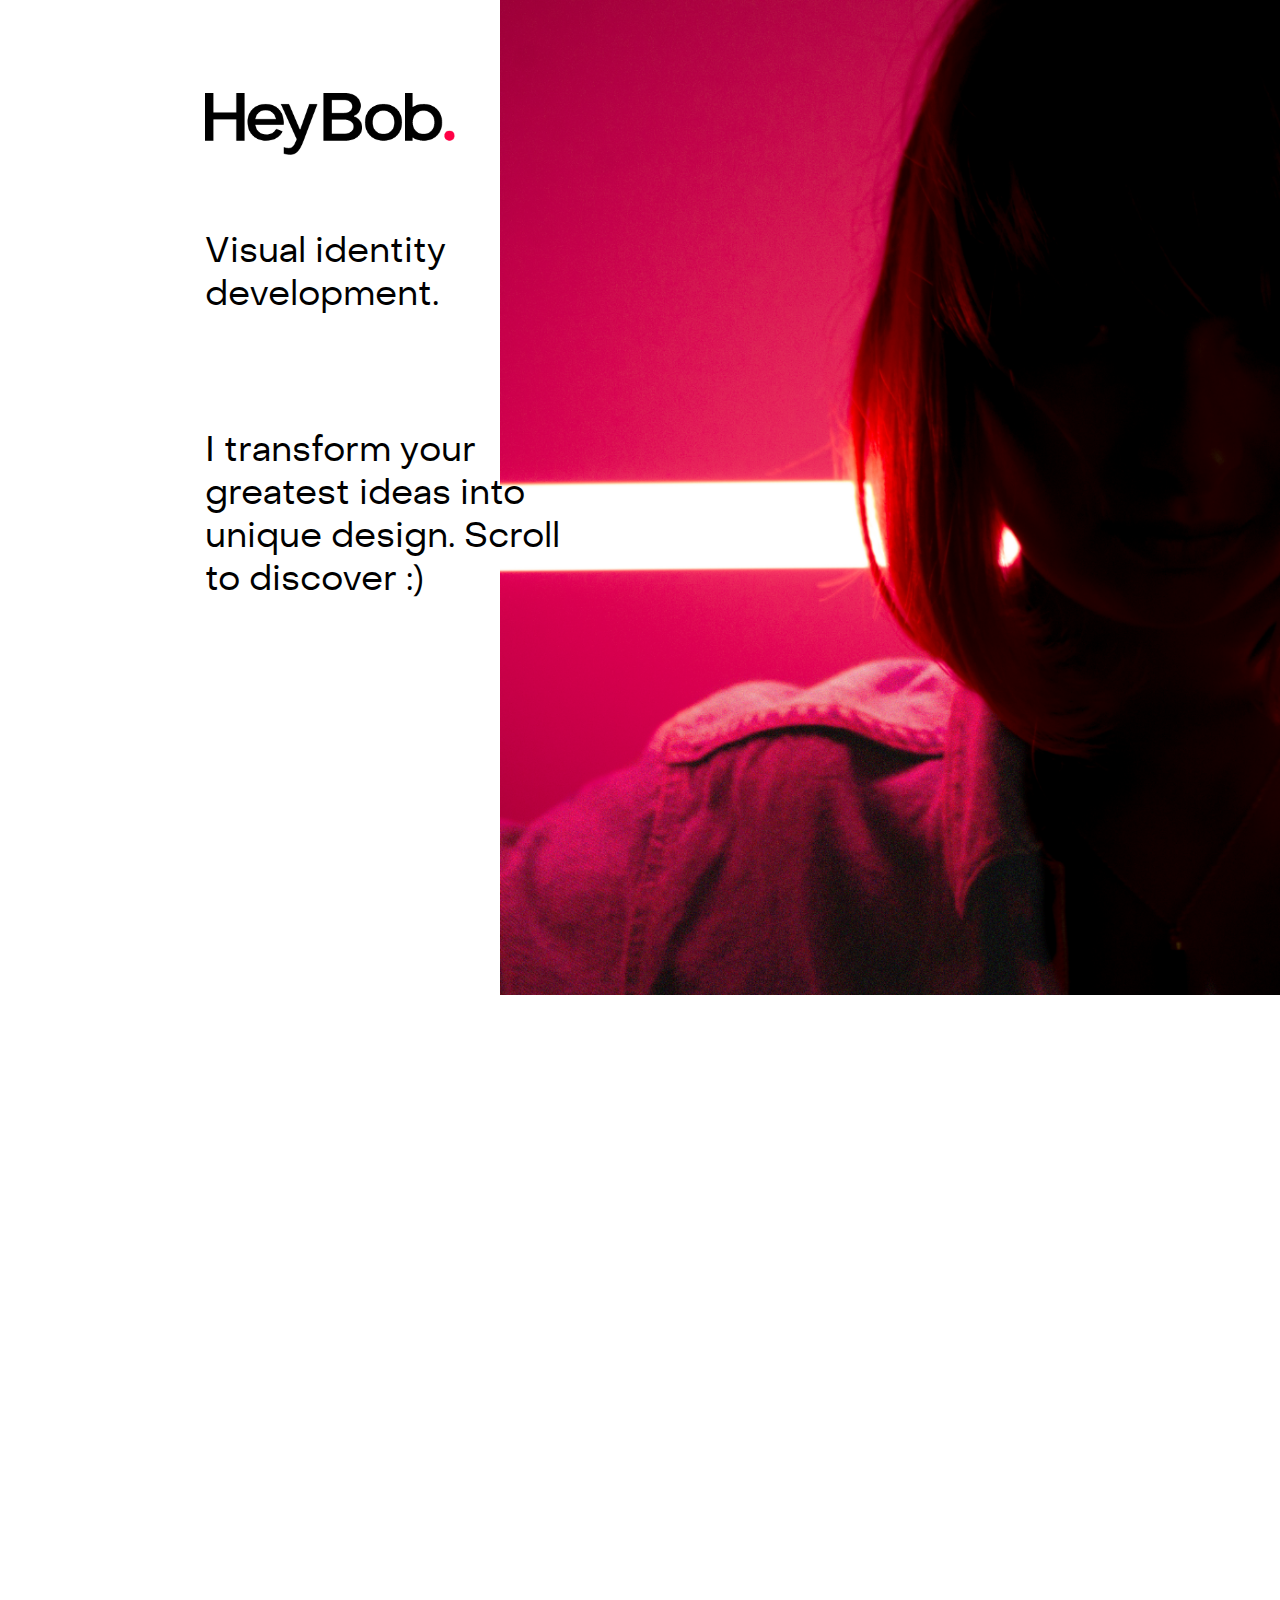
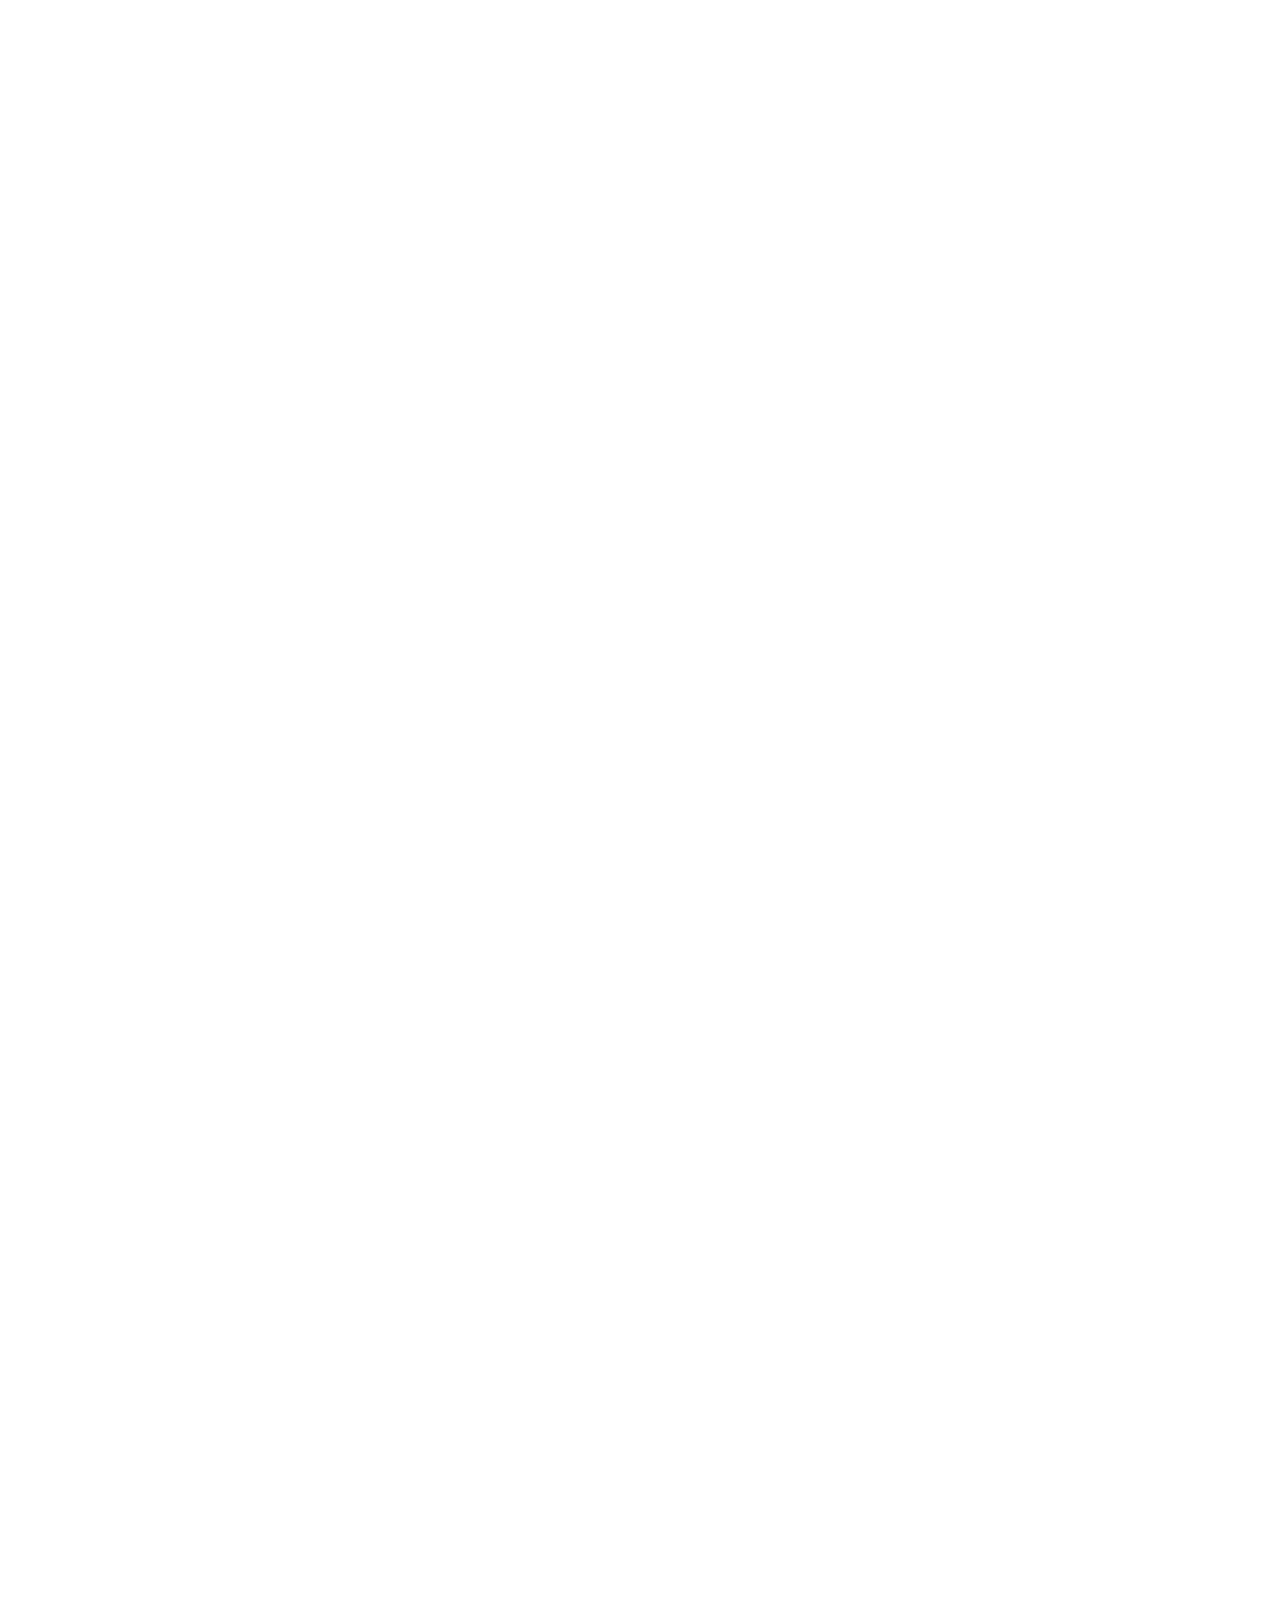
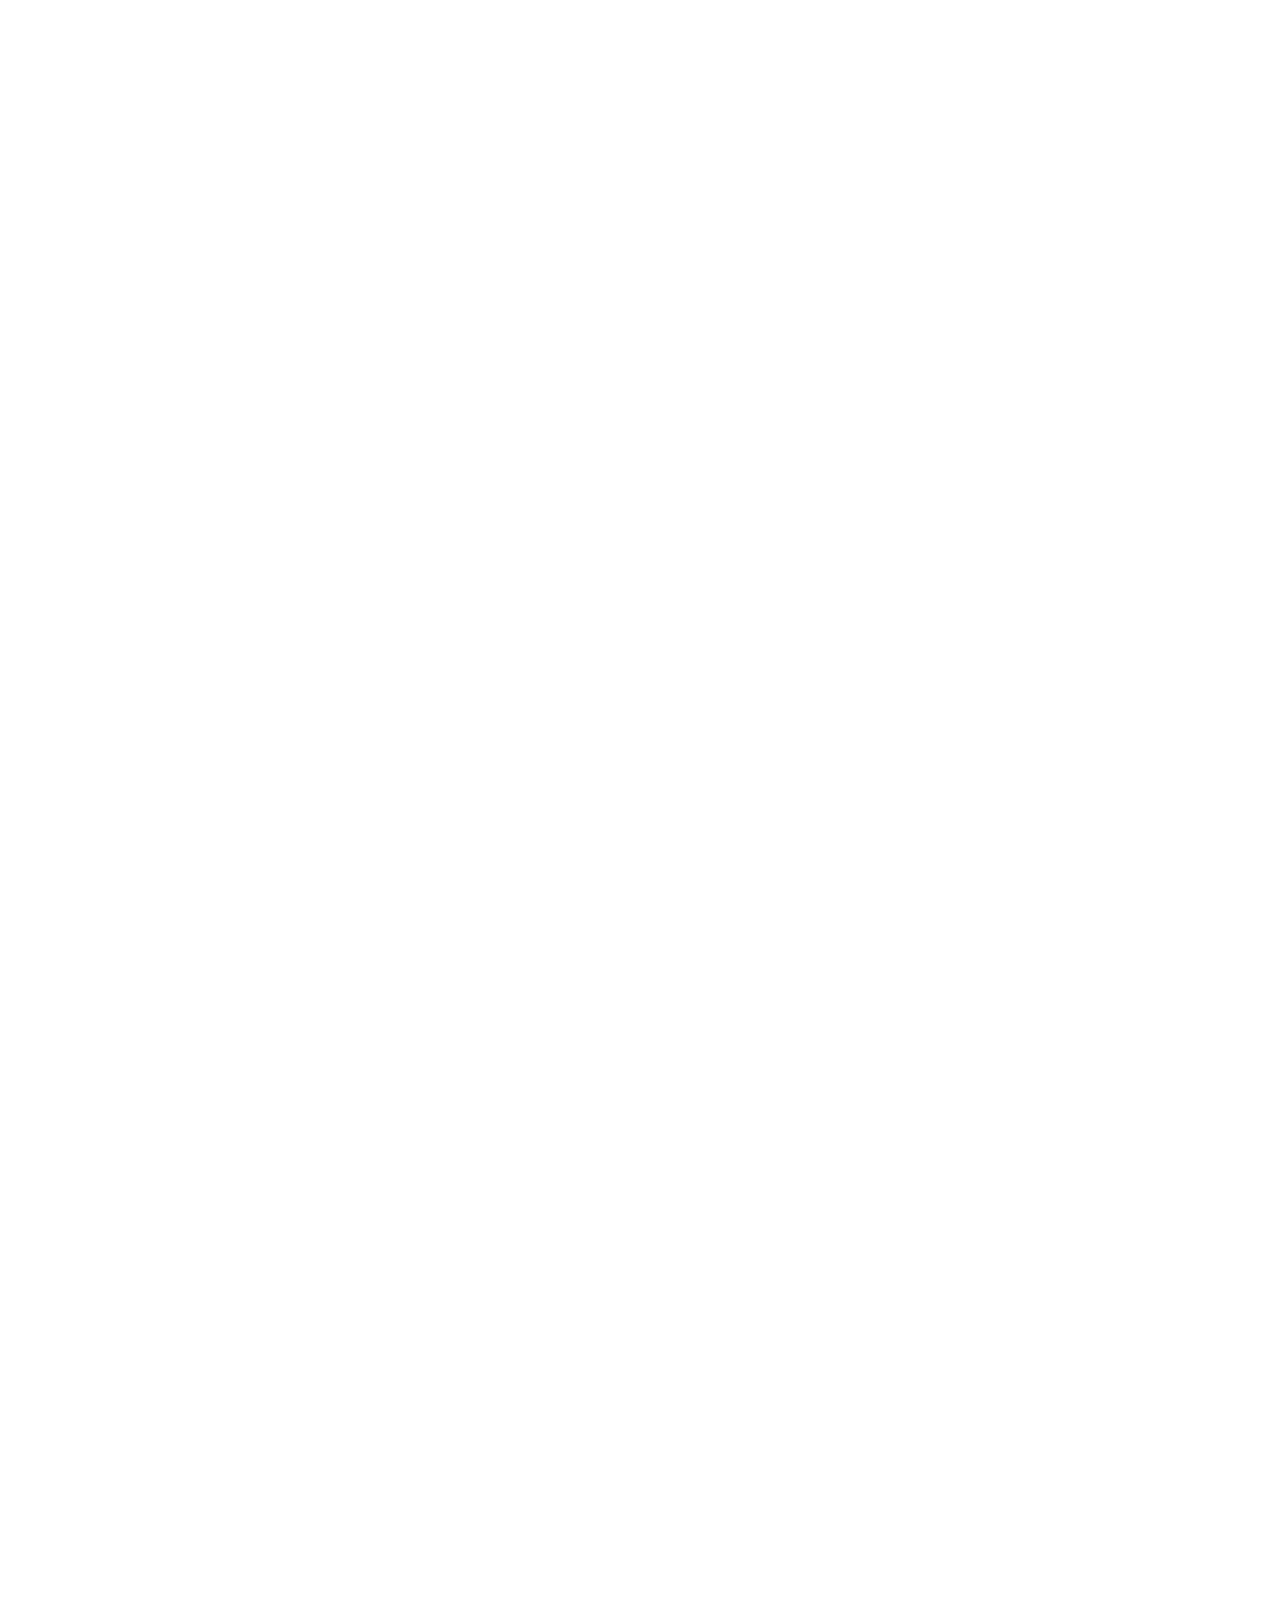
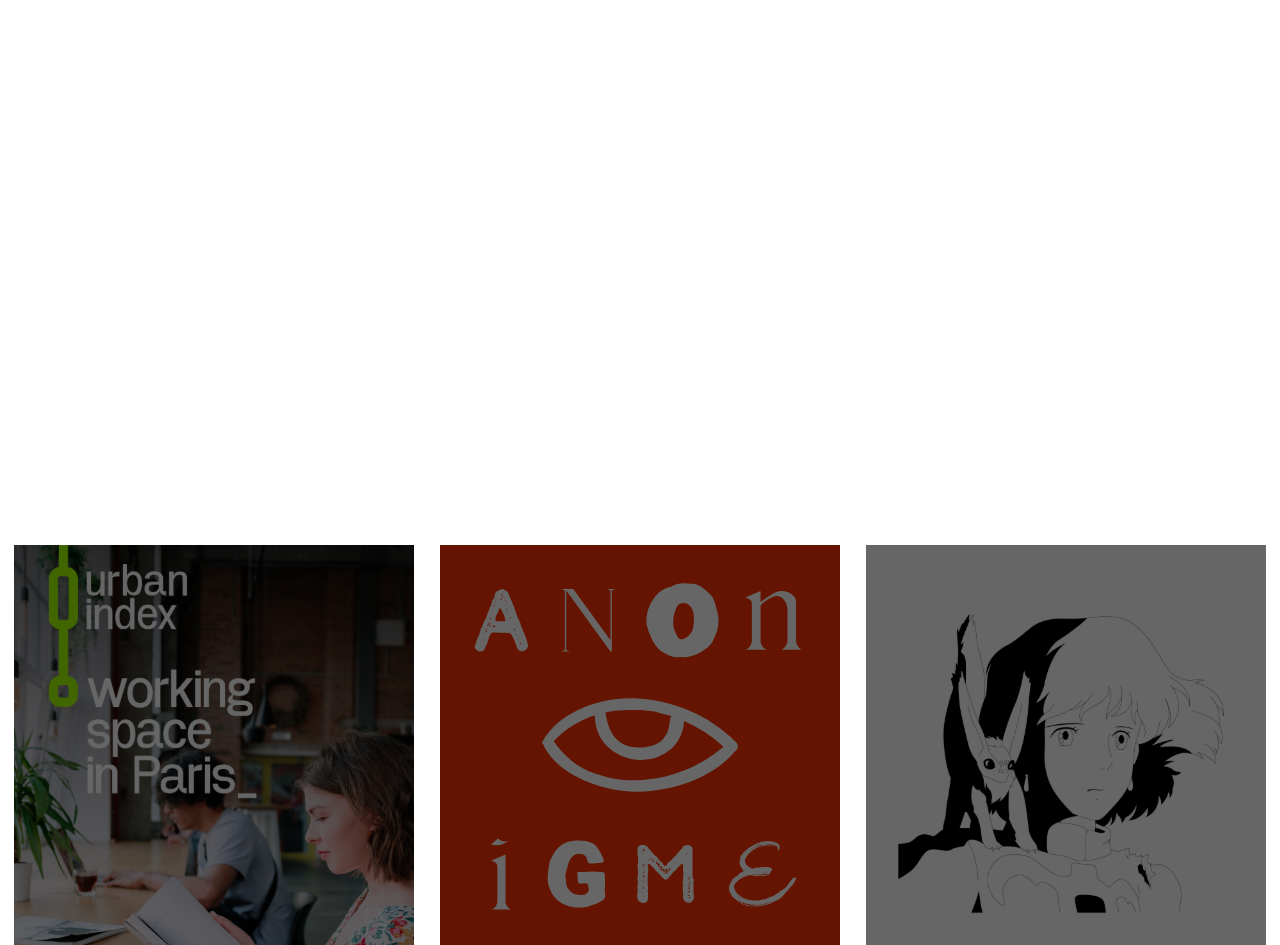
==== commit 7887ad71: "Add files via upload" ====
--- a/index.html
+++ b/index.html
@@ -61,7 +61,7 @@
     <div id="library">
         <div class="container revealHL" style="margin: 2%;">
           <div id="logos">
-            <a href="./index/Logos.html">
+            <a href="./index/libraryIndex/logos.html">
               <span class="blocMenus">
                 <p>Logos</p>
               </span>
@@ -70,7 +70,7 @@
         </div>
         <div class="container revealHR " style="margin: 2%;">
           <div id="webapp">
-            <a href="./index/web&appdesign.html">
+            <a href="./index/libraryIndex/web&appdesign.html">
               <span class="blocMenus" >
                 <p>Web & App<br>design</p>
               </span>
@@ -79,7 +79,7 @@
         </div>
         <div class="container revealHL" style="margin: 2%;">
           <div id="illu">
-          <a href="./index/illustrations.html">
+          <a href="./index/libraryIndex/illustrations.html">
             <span class="blocMenus">
                <p>Illustrations</p>
             </span>
@@ -88,7 +88,7 @@
         </div>
         <div class="container revealHR" style="margin: 2%;">
           <div id="com">
-          <a href="./index/communication.html">
+          <a href="./index/libraryIndex/communication.html">
             <span class="blocMenus">
                 <p>Communication</p>
             </span>
@@ -97,7 +97,7 @@
         </div>
         <div class="container revealHL" style="margin: 2%;">
           <div id="motion">
-          <a href="./index/motionsdesign.html">
+          <a href="./index/libraryIndex/motionsdesign.html">
             <span class="blocMenus">
                 <p>Motions design</p>
             </span>
@@ -106,7 +106,7 @@
         </div>
         <div class="container revealHR" style="margin: 2%;">
           <div id="printlayout">
-          <a href="./index/print&layout.html">
+          <a href="./index/libraryIndex/print&layout.html">
             <span class="blocMenus">
                 <p>Print & Layout</p>
             </span>
@@ -118,15 +118,12 @@
         <!-- Propose More ____________________________________________________-->
         
         <section id="propose">
-       
+        <div class="container revealHL">
         <div id="lpropose">
-        <div class="container revealHL">
             <p>You've reach the end that can be<br>show here.</p><br><br>
         </div>
-        <div class="container revealHL">
-            <input type="button" value="Click here for more :)" onclick="window.location.href = './index/contactpage.html';">
-        </div>
-        </div>
+        </div>
+    
            <!-- New Project __________________________________________________ -->
 
             <section id="newProject">
--- a/css/stylesheetComputer.css
+++ b/css/stylesheetComputer.css
@@ -2,7 +2,9 @@
 /* _________________________________________________________________________________________________________________ */
 
 /* vers. SCREEN COMPUTER */
-/* 11/05/2022 */
+*{
+  scroll-behavior: smooth;
+}
 
 @media only screen and (min-width:1025px) {
    
@@ -20,7 +22,7 @@
      
      nav{
       padding: 3% 0% 3% 0%;
-      margin: 0% 16% 5% 16%;
+      margin: 0% 16% 0% 16%;
       mix-blend-mode: normal;
       z-index: 100;
       top: 3%;
@@ -44,6 +46,7 @@
      }
 
      #part1{
+       background-attachment: fixed;
         background-image: url("../asset/Beauty2.png");
         background-repeat: no-repeat;
         background-position: 100% 0%;
@@ -154,7 +157,7 @@
      }
      
     .blocMenus{
-         font-size: 35px;
+         font-size: 50px;
          display: flex;
          flex-direction: row;
          align-items: center;
@@ -172,6 +175,7 @@
         margin: 0% 0% 0% 0%;
      }
     #webapp{
+      text-align: center;
       background-image: url("../asset/spendlly.png");
       background-position: 100% 100%;
       background-size: 100%;
@@ -202,70 +206,41 @@
     margin: 0% 0% 0% 0%;
    }
 
-     
+   #propose{
+     background-color: white;
+   } 
+
      /* /_________________________________________________/ */
-    #propose{
+    #lpropose{
+      padding: 10% 0%;
         background-color: rgb(255, 255, 255);
         background-image: url("../asset/heart.png");
+        background-size: 10%;
         background-repeat: no-repeat;
-        background-position: 80% 0%;
-        margin: 0% 0% 0% 0%;
-         font-size: 35px;
-         display: flex;
-         flex-direction: column;
-         flex-wrap: wrap;
-         align-content: space-around;
-         justify-content: center;
-     }
-    
-     #lpropose{
-         margin: 1% 0%;
-         display: flex;
-         flex-direction: column;
-     }
-
-     #propose input {
-        -webkit-appearance: media-mute-button;
-        -webkit-appearance: caret;
-        -moz-appearance: scrollbarbutton-up;
-        -moz-appearance: button-bevel;
-         height: 7vh;
-         width: 30vw;
-         color: white;
-         background-color: #FF0045;
-         border: none;
-         border-radius: 12px;
-         text-align: center;
-         font-size: 20px;
-         cursor: pointer;
-         font-family: 'object_sansbold';
-         transition: 0.5s all ease;
-     }
-     #propose input:hover {
-        transition: 0.5s all ease;
-         transform: scale(1.1);
-         background-color: #FF0045;
-     }
+        background-position: 50% 50%;
+     }
+    #lpropose p{
+      font-size: 25px;
+      text-align: center;
+        margin: 0%;
+    }
 
 
      /* NEW PROJECT HERE */
     /* New Feature can modified ..*/
     #newProject{
-        margin: 2% 0%;
+        margin: 0% 0%;
         color: white;
         background-color: rgba(255, 255, 255, 0);
         display: flex;
         flex-direction: row;
         justify-content: center;
         flex-wrap: nowrap;
-    }
-
-
-    /* CONTENT CAN BE MODIFIED */
-    #newContent_text{
-
-        color: rgb(255, 255, 255);
-    }
+        font-size: 35px;
+    }
+
+
+  
     /* CONTENT 1 */
     #overlay1{
         display: flex;
@@ -274,8 +249,7 @@
         align-items: center;
         height: 400px;
         width: 400px;
-        opacity: 0.6;
-        background-color: rgb(0, 0, 0);
+        background-color: rgba(0, 0, 0, 0.6);
         transition: 1s all ease;
     }
     #overlay1:hover{
@@ -300,8 +274,7 @@
         align-items: center;
         height: 400px;
         width: 400px;
-        opacity: 0.6;
-        background-color: rgb(0, 0, 0);
+        background-color: rgb(0, 0, 0, 0.6);
         transition: 1s all ease;
     }
     #overlay2:hover{
@@ -326,8 +299,7 @@
         align-items: center;
         height: 400px;
         width: 400px;
-        opacity: 0.6;
-        background-color: rgb(0, 0, 0);
+        background-color: rgb(0, 0, 0, 0.6);
         transition: 1s all ease;
     }
     #overlay3:hover{
@@ -430,20 +402,20 @@
 
   .transition{
     
-        position: relative;
-        -webkit-animation-name: transitionLeft;
-        -webkit-animation-duration: 1s;
-        animation-name: transitionLeft;
-        animation-duration: 1s;
+        position: local;
+        -webkit-animation-name: transition;
+        -webkit-animation-duration: 2s;
+        animation-name: transition;
+        animation-duration: 2s;
       
       }
   
-  @-webkit-keyframes transitionLeft {
-    from { left:1000px; opacity:0 } 
-    to { left:0px; opacity:1 }
-  }
-  
-  @keyframes transitionLeft { 
-    from{ left:1000px; opacity:0 } 
-    to{ left:0; opacity:1 }
+  @-webkit-keyframes transition {
+    from { opacity:0 } 
+    to { opacity:1 }
+  }
+  
+  @keyframes transition { 
+    from{ opacity:0 } 
+    to{ opacity:1 }
   }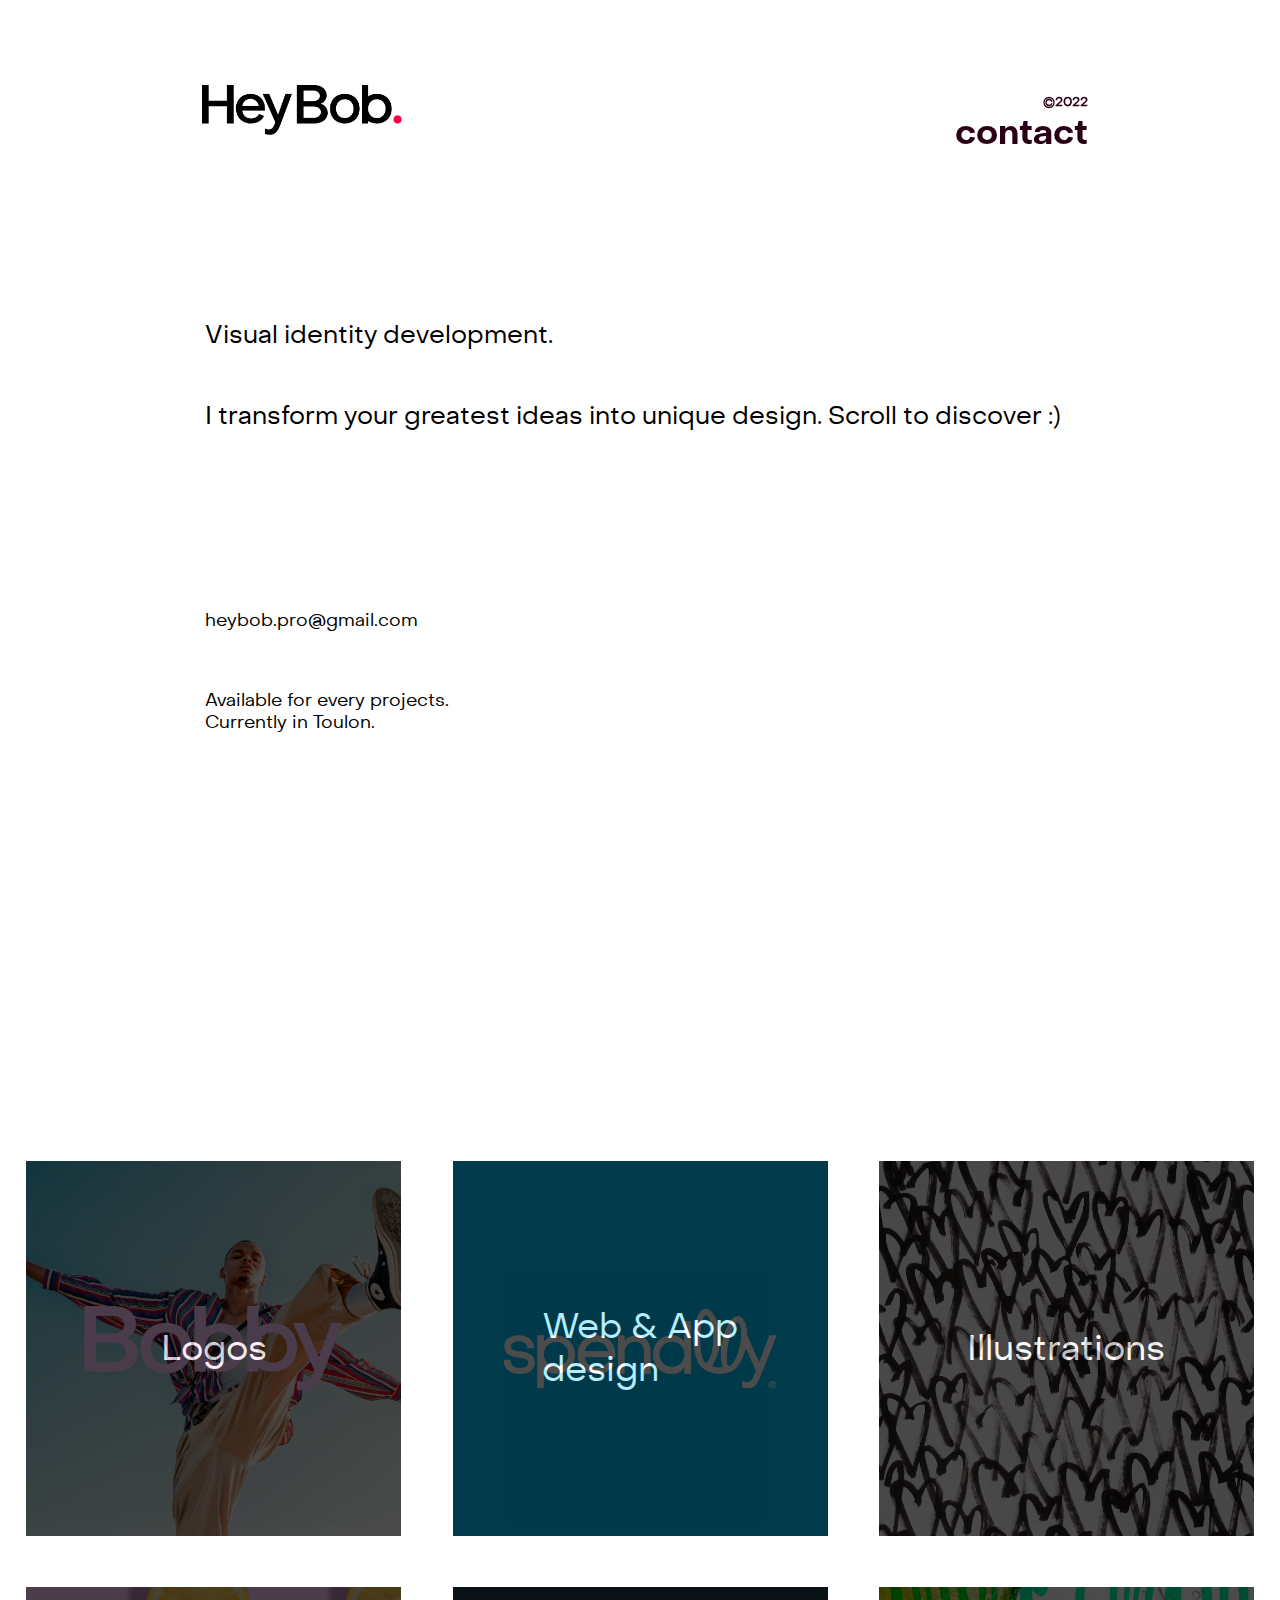
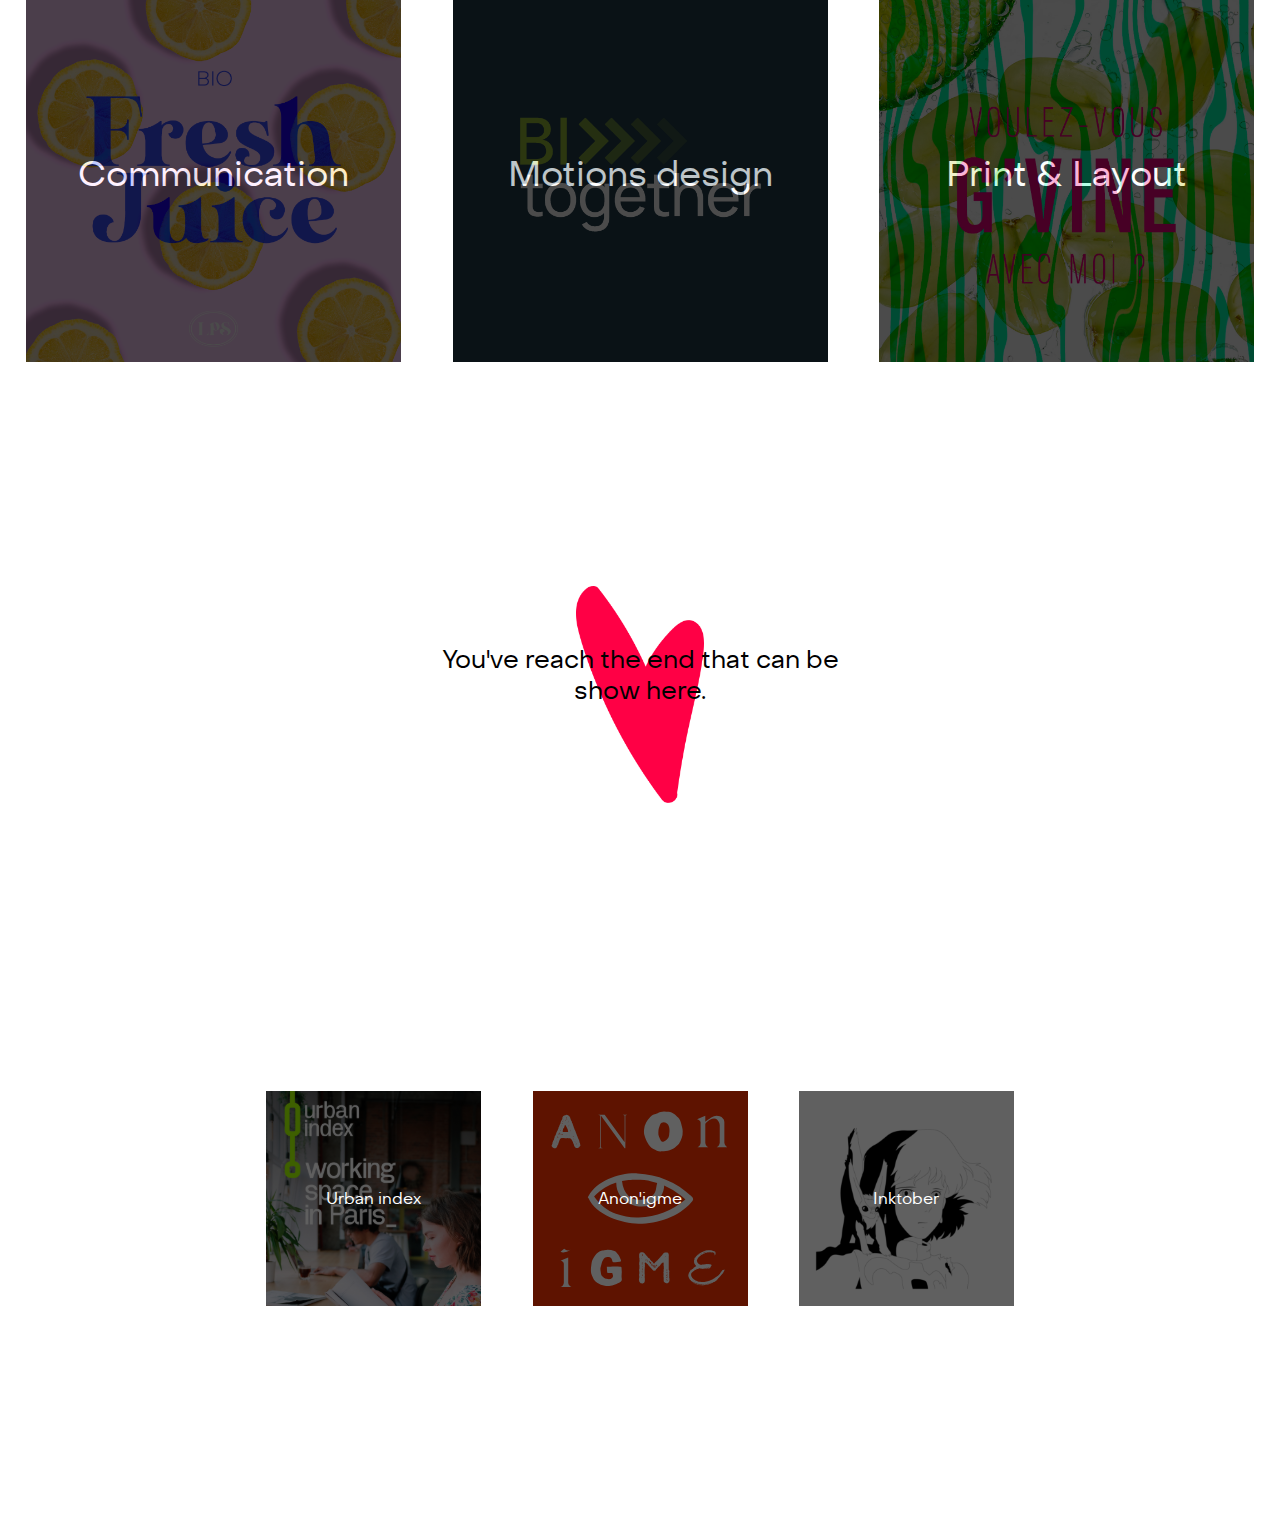
==== commit de5fda94: "Add files via upload" ====
--- a/index.html
+++ b/index.html
@@ -4,10 +4,7 @@
     <meta charset="UTF-8">
     <meta http-equiv="X-UA-Compatible" content="IE=edge">
     <meta name="viewport" content="width=device-width, initial-scale=1.0">
-    <link rel="stylesheet" href="css/stylesheetComputer.css">
-    <link rel="stylesheet" href="css/stylesheetLaptop.css">
-    <link rel="stylesheet" href="css/stylesheetMobile.css">
-    <link rel="stylesheet" href="css/stylesheetSwup.scss">
+    <link rel="stylesheet" href="css/stylesheetHome.css">
     <title>HeyBob</title>
     
 <!-- 
--- a/css/stylesheetHome.css
+++ b/css/stylesheetHome.css
@@ -0,0 +1,1723 @@
+/* _________________________________________________________________________________________________________________ */
+/* _________________________________________________________________________________________________________________ */
+
+/* vers. SCREEN COMPUTER */
+*{
+  scroll-behavior: smooth;
+}
+
+@media only screen and (min-width:1441px) {
+   
+
+    body{
+        display:inline-block;
+        overflow-x: hidden;
+        margin: 0%;
+        font-family: 'object_sansbold';
+     }
+     
+     a{
+        text-decoration: none;
+       }
+     
+     nav{
+      padding: 3% 0% 3% 0%;
+      margin: 0% 16% 0% 16%;
+      mix-blend-mode: normal;
+      z-index: 100;
+      top: 3%;
+      position: sticky;
+      display: flex;
+      flex-direction: row;
+      flex-wrap: wrap;
+      justify-content: space-between;
+      align-items: center;
+     }
+     nav p{
+        z-index: 100;
+        mix-blend-mode: luminosity;
+    }
+
+     #container{
+         margin: 0% 0%;
+         display: flex;
+         flex-direction: column;
+         justify-content: center;
+     }
+
+     #part1{
+       background-attachment: fixed;
+        background-image: url("../asset/Beauty2.png");
+        background-repeat: no-repeat;
+        background-position: 100% 0%;
+        background-size: 780px;
+    }
+
+    #headerHB img{
+      color: rgb(41, 0, 22);
+      mix-blend-mode: luminosity;
+        z-index: 100;
+        cursor: default;
+        display: flex;
+        flex-direction: row;
+    }
+    /* PART ANIMATION */
+
+    .logoScale img{
+    width: 250px;
+    transition: 1s all ease;
+  }
+  
+    .logoScale img.active{
+    width: 175px;
+    
+  } 
+  /* TRANSITION LOGO */
+.revealLogo{
+    transform: translateX(-600px);
+    width: 1%;
+    transition: 1s all ease;
+  }
+  
+.revealLogo.active{
+    transform: translateY(0);
+    width: 14%;
+  } 
+
+  /* __________________________ */
+    #headerC{
+      display: flex;
+      flex-direction: row;
+      align-items: center;
+    }
+
+     #headerC a,
+     #headerC h1{
+      color: rgb(41, 0, 22);
+      mix-blend-mode: luminosity;
+        z-index: 100;
+        cursor: default;
+         mix-blend-mode: luminosity;
+         font-size: 43px;
+         font-family: 'object_sansbold';
+     }
+     #headerC h2{
+      color: rgb(41, 0, 22);
+      mix-blend-mode: luminosity;
+       font-size: 40px;
+     }
+
+     #discoveringBox{
+         margin: 0% 0% 15% 16%;
+         display: flex;
+         flex-direction: column;
+         justify-content: center;
+         width: 40%;
+     }
+     
+     
+     #discover {
+         width: 70%;
+         font-family: 'object_sansregular';
+         display: flex;
+         flex-direction: row;
+         flex-wrap: wrap;
+         font-size: 35px;
+         margin: 0% 0% 5% 0%;
+     }
+     
+     #infoMore{
+         margin: 5% 0% 0% 0%;
+         font-size: 20px;
+         display: flex;
+         flex-direction: column;
+         flex-wrap: nowrap;
+         justify-content: flex-start;
+         font-family: 'object_sansregular';
+         align-items: flex-start;
+         align-content: flex-start;
+     }
+
+/* LIBRAIRIE /______________________________________/ */
+
+     #library{
+         background-color: rgb(255, 255, 255);
+         margin: 0% 0% 0% 0%;
+         /* padding: 5% 16% 0% 16%; */
+         display: flex;
+         flex-wrap: wrap;
+         flex-direction:row;
+         justify-content: center;
+         align-items: stretch;
+         align-content: space-around;
+
+     }
+    #library a{
+         cursor: default;
+     }
+     
+    .blocMenus{
+         font-size: 50px;
+         display: flex;
+         flex-direction: row;
+         align-items: center;
+         justify-content: center;
+         color: rgb(255, 255, 255);
+         opacity: 0.7;
+         background-color: rgb(0, 0, 0);
+         width: 600px;
+         height: 600px;
+     }
+    #logos{
+        background-image: url("../asset/bobby.png");
+        background-position: 100% 100%;
+        background-size: 100%;
+        margin: 0% 0% 0% 0%;
+     }
+    #webapp{
+      text-align: center;
+      background-image: url("../asset/spendlly.png");
+      background-position: 100% 100%;
+      background-size: 100%;
+      margin: 0% 0% 0% 0%;
+   }
+     #illu{
+    background-image: url("../asset/multiheart.png");
+    background-position: 100% 100%;
+    background-size: 100%;
+    margin: 0% 0% 0% 0%;
+   }
+     #com{
+    background-image: url("../asset/freshjuice.png");
+    background-position: 100% 100%;
+    background-size: 100%;
+    margin: 0% 0% 0% 0%;
+   }
+    #motion{
+    background-image: url("../asset/bitogether.png");
+    background-position: 100% 100%;
+    background-size: 100%;
+    margin: 0% 0% 0% 0%;
+   }
+    #printlayout{
+    background-image: url("../asset/GVine.png");
+    background-position: 100% 100%;
+    background-size: 100%;
+    margin: 0% 0% 0% 0%;
+   }
+
+   #propose{
+     background-color: white;
+   } 
+
+     /* /_________________________________________________/ */
+    #lpropose{
+      padding: 10% 0%;
+        background-color: rgb(255, 255, 255);
+        background-image: url("../asset/heart.png");
+        background-size: 10%;
+        background-repeat: no-repeat;
+        background-position: 50% 50%;
+     }
+    #lpropose p{
+      font-size: 25px;
+      text-align: center;
+        margin: 0%;
+    }
+
+
+     /* NEW PROJECT HERE */
+    /* New Feature can modified ..*/
+    #newProject{
+        margin: 0% 0%;
+        color: white;
+        background-color: rgba(255, 255, 255, 0);
+        display: flex;
+        flex-direction: row;
+        justify-content: center;
+        flex-wrap: nowrap;
+        font-size: 35px;
+    }
+
+
+  
+    /* CONTENT 1 */
+    #overlay1{
+        display: flex;
+        flex-direction: row;
+        justify-content: center;
+        align-items: center;
+        height: 400px;
+        width: 400px;
+        background-color: rgba(0, 0, 0, 0.6);
+        transition: 1s all ease;
+    }
+    #overlay1:hover{
+      transition: 1s all ease;
+      opacity: 0;
+    }
+
+    #newContent_id1{
+        
+        margin: 0% 1%;
+        height: 400px;
+        width: 400px;
+        background-size: 100%;
+        background-repeat: no-repeat;
+        background-image: url("../asset/UrbanIndex.svg");
+    }
+    /* CONTENT 2 */
+    #overlay2{
+        display: flex;
+        flex-direction: row;
+        justify-content: center;
+        align-items: center;
+        height: 400px;
+        width: 400px;
+        background-color: rgb(0, 0, 0, 0.6);
+        transition: 1s all ease;
+    }
+    #overlay2:hover{
+      transition: 1s all ease;
+      opacity: 0;
+    }
+    #newContent_id2{
+        margin: 0% 1%;
+        height: 400px;
+        width: 400px;
+        background-size: 100%;
+       /*  background-color: #F93400; */
+        background-repeat: no-repeat;
+        background-image: url("../asset/Anon\'igme.svg");
+    }
+
+    /* CONTENT 3 */
+    #overlay3{
+        display: flex;
+        flex-direction: row;
+        justify-content: center;
+        align-items: center;
+        height: 400px;
+        width: 400px;
+        background-color: rgb(0, 0, 0, 0.6);
+        transition: 1s all ease;
+    }
+    #overlay3:hover{
+      transition: 1s all ease;
+      opacity: 0;
+    }
+    #newContent_id3{
+        margin: 0% 1%;
+        height: 400px;
+        width: 400px;
+        background-size: 100%;
+        background-repeat: no-repeat;
+        background-image: url("../asset/Inktober.svg");
+    }
+
+
+
+
+
+
+
+
+
+/* VERTICAL TOP */
+/* ____________ */
+
+.reveal {
+    position: relative;
+    transform: translateY(150px);
+    opacity: 0;
+    transition: 2s all ease;
+  }
+  
+.reveal.active {
+    transform: translateY(0);
+    opacity: 1;
+  }
+
+
+/* HORIZONTAL RIGHT */
+/* ________________ */
+.revealHR {
+  position: relative;
+  transform: translateX(150px);
+  opacity: 0;
+  transition: 2s all ease;
+}
+
+.revealHR.active {
+  transform: translateX(0);
+  opacity: 1;
+} 
+
+/* HORIZONTAL LEFT */
+/* _______________ */
+.revealHL {
+    position: relative;
+    transform: translateX(-150px);
+    opacity: 0;
+    transition: 2s all ease;
+  }
+  
+  .revealHL.active {
+    transform: translateX(0);
+    opacity: 1;
+  } 
+
+
+
+  
+  
+/*fonts*/
+
+@font-face {
+    font-family: 'object_sansregular';
+    src: url('fonts/Regular/objectsans-regular-webfont.woff2') format('woff2'),
+         url('fonts/Regular/objectsans-regular-webfont.woff') format('woff');
+    font-weight: normal;
+    font-style: normal;
+
+}
+
+
+
+  @font-face {
+    font-family: 'object_sansbold';
+    src: url('fonts/Bold/objectsans-bold-webfont.woff2') format('woff2'),
+         url('fonts/Bold/objectsans-bold-webfont.woff') format('woff');
+    font-weight: normal;
+    font-style: normal;
+
+}
+}
+@media only screen and (max-width:1440px) {
+
+   
+        
+  body{
+      display:inline-block;
+      overflow-x: hidden;
+      margin: 0%;
+      font-family: 'object_sansregular';
+   }
+   
+   a{
+      color: black;
+      text-decoration: none;
+     }
+   
+   nav{
+    padding: 3% 0% 3% 0%;
+    margin: 0% 15% 10% 15%;
+    mix-blend-mode: normal;
+    z-index: 100;
+    top: 3%;
+    position: sticky;
+    display: flex;
+    flex-direction: row;
+    flex-wrap: wrap;
+    justify-content: space-between;
+    align-items: flex-end;
+   }
+
+   #container{
+      box-sizing: content-box;
+   }
+
+
+  #headerHB img{
+      margin: 10% 0% 10% 5%;
+      z-index: 100;
+      cursor: default;
+      display: flex;
+      flex-direction: row;
+  }
+
+  /* PART ANIMATION */
+
+  .logoScale img{
+  width: 200px;
+  transition: 1s all ease;
+}
+
+  .logoScale img.active{
+  width: 150px;
+  
+  }
+  
+  #headerC{
+      display: flex;
+      flex-direction: column-reverse;
+      align-items: flex-end;
+    }
+    #headerC a,
+    #headerC h1{
+      margin: 0% 0%;
+       z-index: 100;
+       cursor: default;
+        font-size: 35px;
+        color: rgb(41, 0, 22);
+        mix-blend-mode: luminosity;
+        font-family: 'object_sansbold';
+    }
+  #headerC h2{
+      color: rgb(41, 0, 22);
+        mix-blend-mode: luminosity;
+      margin: 0%;
+      font-size: 13px;
+  }
+  #discoveringBox{
+      margin: 5% 16% 20% 16%;
+      display: flex;
+      flex-direction: column;
+      justify-content: center;
+      width: 90%;
+  }
+  
+  
+  #discover {
+      color: #000000;
+      font-family: 'object_sansregular';
+      display: flex;
+      flex-direction: row;
+      flex-wrap: wrap;
+      width: 75%;
+      font-size: 25px;
+      margin: 0% 0% 5% 0%;
+  }
+  #infoMore{
+      margin: 5% 0% 0% 0%;
+      font-size: 18px;
+      display: flex;
+      flex-direction: column;
+      flex-wrap: nowrap;
+      justify-content: flex-start;
+      font-family: 'object_sansregular';
+      align-items: flex-start;
+      align-content: flex-start;
+  }
+
+  /* LIBRAIRIE /______________________________________/ */
+
+  #library{
+      background-color: rgb(255, 255, 255);
+      padding: 10% 0%;
+      margin: 15% 0% 0% 0%;
+      /* padding: 5% 16% 0% 16%; */
+      display: flex;
+      flex-wrap: wrap;
+      flex-direction:row;
+      justify-content: center;
+      align-items: stretch;
+      align-content: space-around;
+
+  }
+ #library a{
+      cursor: default;
+  }
+  
+ .blocMenus{
+      font-size: 35px;
+      display: flex;
+      flex-direction: row;
+      align-items: center;
+      justify-content: center;
+      color: rgb(255, 255, 255);
+      opacity: 0.7;
+      background-color: rgb(0, 0, 0);
+      width: 375px;
+      height: 375px;
+  }
+ #logos{
+     background-image: url("../asset/bobby.png");
+     background-position: 100% 100%;
+     background-size: 100%;
+     margin: 0% 0% 0% 0%;
+  }
+ #webapp{
+   background-image: url("../asset/spendlly.png");
+   background-position: 100% 100%;
+   background-size: 100%;
+   margin: 0% 0% 0% 0%;
+}
+  #illu{
+ background-image: url("../asset/multiheart.png");
+ background-position: 100% 100%;
+ background-size: 100%;
+ margin: 0% 0% 0% 0%;
+}
+  #com{
+ background-image: url("../asset/freshjuice.png");
+ background-position: 100% 100%;
+ background-size: 100%;
+ margin: 0% 0% 0% 0%;
+}
+ #motion{
+ background-image: url("../asset/bitogether.png");
+ background-position: 100% 100%;
+ background-size: 100%;
+ margin: 0% 0% 0% 0%;
+}
+ #printlayout{
+ background-image: url("../asset/GVine.png");
+ background-position: 100% 100%;
+ background-size: 100%;
+ margin: 0% 0% 0% 0%;
+}
+
+  
+  /* /_________________________________________________/ */
+
+  
+  #lpropose{
+    padding: 10% 0%;
+      background-color: rgb(255, 255, 255);
+      background-image: url("../asset/heart.png");
+      background-size: 10%;
+      background-repeat: no-repeat;
+      background-position: 50% 50%;
+   }
+  #lpropose p{
+    font-size: 25px;
+    text-align: center;
+      margin: 0%;
+  }
+
+
+  #propose input {
+     -webkit-appearance: media-mute-button;
+     -webkit-appearance: caret;
+     -moz-appearance: scrollbarbutton-up;
+     -moz-appearance: button-bevel;
+      margin: 5% 0%;
+      height: 5vh;
+      width: 50vw;
+      color: white;
+      background-color: #FF0045;
+      border: none;
+      border-radius: 12px;
+      text-align: center;
+      font-size: 15px;
+      cursor: pointer;
+      font-family: 'object_sansbold';
+  }
+
+   /* NEW PROJECT HERE */
+  /* New Feature can modified ..*/
+  #newProject{
+      margin: 15% 0%;
+      color: white;
+      background-color: rgba(255, 255, 255, 0);
+      display: flex;
+      flex-direction: row;
+      justify-content: center;
+      flex-wrap: nowrap;
+  }
+
+
+  /* CONTENT CAN BE MODIFIED */
+  #newContent_text{
+
+      color: rgb(255, 255, 255);
+  }
+  /* CONTENT 1 */
+  #overlay1{
+      display: flex;
+      flex-direction: row;
+      justify-content: center;
+      align-items: center;
+      height: 215px;
+      width: 215px;
+      background-color: rgba(0, 0, 0, 0.623);
+  }
+  #newContent_id1{
+      
+      margin: 2%;
+      height: 215px;
+      width: 215px;
+      background-size: 100%;
+      background-repeat: no-repeat;
+      background-image: url("../asset/UrbanIndex.svg");
+  }
+  #newContent_id1:hover{
+      transform: scale(1.1);
+  }
+  /* CONTENT 2 */
+  #overlay2{
+      display: flex;
+      flex-direction: row;
+      justify-content: center;
+      align-items: center;
+      height: 215px;
+      width: 215px;
+      background-color: rgba(0, 0, 0, 0.623);
+  }
+  #newContent_id2{
+      margin: 2%;
+      height: 215px;
+      width: 215px;
+      background-size: 100%;
+     /*  background-color: #F93400; */
+      background-repeat: no-repeat;
+      background-image: url("../asset/Anon\'igme.svg");
+  }
+  #newContent_id2:hover{
+      transform: scale(1.1);
+  }
+
+  /* CONTENT 3 */
+  #overlay3{
+      display: flex;
+      flex-direction: row;
+      justify-content: center;
+      align-items: center;
+      height: 215px;
+      width: 215px;
+      background-color: rgba(0, 0, 0, 0.623);
+  }
+  #newContent_id3{
+      margin: 2%;
+      height: 215px;
+      width: 215px;
+      background-size: 100%;
+      background-repeat: no-repeat;
+      background-image: url("../asset/Inktober.svg");
+  }
+  #newContent_id3:hover{
+      transform: scale(1.1);
+  }
+
+
+
+/* LOADER */
+  
+   #loader {
+  
+      text-align: center;
+    
+    
+      }   
+      #content_loader{
+      
+          font-size: 50px;
+          color: rgb(255, 252, 80);
+          position: absolute;
+          left: 50%;
+          top: 50%;
+          z-index: 1;
+          width: 120px;
+          height: 120px;
+          margin: -76px 0 0 -76px;
+          border: 16px solid #f2f547;
+           border-radius: 50%;
+          border-top: 16px solid #ffffff;
+          border-bottom: 16px solid #ffffff;
+          -webkit-animation: spin 2s linear infinite;
+          animation: spin 2s linear infinite;
+        
+        }
+
+
+
+
+/* PART ANIMATION */
+
+#myDiv {
+  z-index: 999999999;
+  display: none;
+}
+
+
+
+}
+
+@media only screen and (max-width:1024px) {
+
+   
+        
+  body{
+      display:inline-block;
+      overflow-x: hidden;
+      margin: 0%;
+      font-family: 'object_sansregular';
+   }
+   
+   a{
+      color: black;
+      text-decoration: none;
+     }
+   
+   nav{
+    padding: 3% 0% 3% 0%;
+    margin: 0% 15% 10% 15%;
+    mix-blend-mode: normal;
+    z-index: 100;
+    top: 3%;
+    position: sticky;
+    display: flex;
+    flex-direction: row;
+    flex-wrap: wrap;
+    justify-content: space-between;
+    align-items: flex-end;
+   }
+
+   #container{
+      box-sizing: content-box;
+   }
+
+
+  #headerHB img{
+      margin: 10% 0% 10% 5%;
+      z-index: 100;
+      cursor: default;
+      display: flex;
+      flex-direction: row;
+  }
+
+  /* PART ANIMATION */
+
+  .logoScale img{
+  width: 200px;
+  transition: 1s all ease;
+}
+
+  .logoScale img.active{
+  width: 150px;
+  
+  }
+  
+  #headerC{
+      display: flex;
+      flex-direction: column-reverse;
+      align-items: flex-end;
+    }
+    #headerC a,
+    #headerC h1{
+      margin: 0% 0%;
+       z-index: 100;
+       cursor: default;
+        font-size: 35px;
+        color: rgb(41, 0, 22);
+        mix-blend-mode: luminosity;
+        font-family: 'object_sansbold';
+    }
+  #headerC h2{
+      color: rgb(41, 0, 22);
+        mix-blend-mode: luminosity;
+      margin: 0%;
+      font-size: 13px;
+  }
+  #discoveringBox{
+      margin: 5% 16% 22% 16%;
+      display: flex;
+      flex-direction: column;
+      justify-content: center;
+      width: 90%;
+  }
+  
+  
+  #discover {
+      color: #000000;
+      font-family: 'object_sansregular';
+      display: flex;
+      flex-direction: row;
+      flex-wrap: wrap;
+      width: 75%;
+      font-size: 32px;
+      margin: 0% 0% 5% 0%;
+  }
+  #infoMore{
+      margin: 5% 0% 0% 0%;
+      font-size: 25px;
+      display: flex;
+      flex-direction: column;
+      flex-wrap: nowrap;
+      justify-content: flex-start;
+      font-family: 'object_sansregular';
+      align-items: flex-start;
+      align-content: flex-start;
+  }
+
+  /* LIBRAIRIE /______________________________________/ */
+
+  #library{
+      background-color: rgb(255, 255, 255);
+      padding: 10% 0%;
+      margin: 15% 0% 0% 0%;
+      /* padding: 5% 16% 0% 16%; */
+      display: flex;
+      flex-wrap: wrap;
+      flex-direction:row;
+      justify-content: center;
+      align-items: stretch;
+      align-content: space-around;
+
+  }
+ #library a{
+      cursor: default;
+  }
+  
+ .blocMenus{
+      font-size: 40px;
+      display: flex;
+      flex-direction: row;
+      align-items: center;
+      justify-content: center;
+      color: rgb(255, 255, 255);
+      opacity: 0.7;
+      background-color: rgb(0, 0, 0);
+      width: 375px;
+      height: 375px;
+  }
+ #logos{
+     background-image: url("../asset/bobby.png");
+     background-position: 100% 100%;
+     background-size: 100%;
+     margin: 0% 0% 0% 0%;
+  }
+ #webapp{
+   background-image: url("../asset/spendlly.png");
+   background-position: 100% 100%;
+   background-size: 100%;
+   margin: 0% 0% 0% 0%;
+}
+  #illu{
+ background-image: url("../asset/multiheart.png");
+ background-position: 100% 100%;
+ background-size: 100%;
+ margin: 0% 0% 0% 0%;
+}
+  #com{
+ background-image: url("../asset/freshjuice.png");
+ background-position: 100% 100%;
+ background-size: 100%;
+ margin: 0% 0% 0% 0%;
+}
+ #motion{
+ background-image: url("../asset/bitogether.png");
+ background-position: 100% 100%;
+ background-size: 100%;
+ margin: 0% 0% 0% 0%;
+}
+ #printlayout{
+ background-image: url("../asset/GVine.png");
+ background-position: 100% 100%;
+ background-size: 100%;
+ margin: 0% 0% 0% 0%;
+}
+
+  
+  /* /_________________________________________________/ */
+  
+  #lpropose{
+    padding: 10% 0%;
+      background-color: rgb(255, 255, 255);
+      background-image: url("../asset/heart.png");
+      background-size: 10%;
+      background-repeat: no-repeat;
+      background-position: 50% 50%;
+   }
+  #lpropose p{
+    font-size: 30px;
+    text-align: center;
+      margin: 0%;
+  }
+
+
+   /* NEW PROJECT HERE */
+  /* New Feature can modified ..*/
+  #newProject{
+    font-size: 25px;
+      margin: 15% 0%;
+      color: white;
+      background-color: rgba(255, 255, 255, 0);
+      display: flex;
+      flex-direction: row;
+      justify-content: center;
+      flex-wrap: nowrap;
+  }
+
+  /* CONTENT 1 */
+  #overlay1{
+      display: flex;
+      flex-direction: row;
+      justify-content: center;
+      align-items: center;
+      height: 215px;
+      width: 215px;
+      background-color: rgba(0, 0, 0, 0.623);
+  }
+  #newContent_id1{
+      
+      margin: 2%;
+      height: 215px;
+      width: 215px;
+      background-size: 100%;
+      background-repeat: no-repeat;
+      background-image: url("../asset/UrbanIndex.svg");
+  }
+  #newContent_id1:hover{
+      transform: scale(1.1);
+  }
+  /* CONTENT 2 */
+  #overlay2{
+      display: flex;
+      flex-direction: row;
+      justify-content: center;
+      align-items: center;
+      height: 215px;
+      width: 215px;
+      background-color: rgba(0, 0, 0, 0.623);
+  }
+  #newContent_id2{
+      margin: 2%;
+      height: 215px;
+      width: 215px;
+      background-size: 100%;
+     /*  background-color: #F93400; */
+      background-repeat: no-repeat;
+      background-image: url("../asset/Anon\'igme.svg");
+  }
+  #newContent_id2:hover{
+      transform: scale(1.1);
+  }
+
+  /* CONTENT 3 */
+  #overlay3{
+      display: flex;
+      flex-direction: row;
+      justify-content: center;
+      align-items: center;
+      height: 215px;
+      width: 215px;
+      background-color: rgba(0, 0, 0, 0.623);
+  }
+  #newContent_id3{
+      margin: 2%;
+      height: 215px;
+      width: 215px;
+      background-size: 100%;
+      background-repeat: no-repeat;
+      background-image: url("../asset/Inktober.svg");
+  }
+  #newContent_id3:hover{
+      transform: scale(1.1);
+  }
+
+
+
+/* LOADER */
+  
+   #loader {
+  
+      text-align: center;
+    
+    
+      }   
+      #content_loader{
+      
+          font-size: 50px;
+          color: rgb(255, 252, 80);
+          position: absolute;
+          left: 50%;
+          top: 50%;
+          z-index: 1;
+          width: 120px;
+          height: 120px;
+          margin: -76px 0 0 -76px;
+          border: 16px solid #f2f547;
+           border-radius: 50%;
+          border-top: 16px solid #ffffff;
+          border-bottom: 16px solid #ffffff;
+          -webkit-animation: spin 2s linear infinite;
+          animation: spin 2s linear infinite;
+        
+        }
+
+
+
+
+/* PART ANIMATION */
+
+#myDiv {
+  z-index: 999999999;
+  display: none;
+}
+
+
+
+}
+@media only screen and (max-width:768px) {
+ 
+        
+  body{
+    display:inline-block;
+    overflow-x: hidden;
+    margin: 0%;
+    font-family: 'object_sansregular';
+ }
+ 
+ a{
+    color: black;
+    text-decoration: none;
+   }
+ 
+ nav{
+  padding: 3% 0% 3% 0%;
+  margin: 0% 15% 10% 15%;
+  mix-blend-mode: normal;
+  z-index: 100;
+  top: 3%;
+  position: sticky;
+  display: flex;
+  flex-direction: row;
+  flex-wrap: wrap;
+  justify-content: space-between;
+  align-items: flex-end;
+ }
+
+ #container{
+    box-sizing: content-box;
+ }
+
+
+#headerHB img{
+    margin: 10% 0% 10% 5%;
+    z-index: 100;
+    cursor: default;
+    display: flex;
+    flex-direction: row;
+}
+
+/* PART ANIMATION */
+
+.logoScale img{
+width: 125px;
+transition: 1s all ease;
+}
+
+.logoScale img.active{
+width: 125px;
+
+}
+
+#headerC{
+    display: flex;
+    flex-direction: column-reverse;
+    align-items: flex-end;
+  }
+  #headerC a,
+  #headerC h1{
+    margin: 0% 0%;
+     z-index: 100;
+     cursor: default;
+      font-size: 35px;
+      color: rgb(41, 0, 22);
+      mix-blend-mode: luminosity;
+      font-family: 'object_sansbold';
+  }
+#headerC h2{
+    color: rgb(41, 0, 22);
+      mix-blend-mode: luminosity;
+    margin: 0%;
+    font-size: 13px;
+}
+#discoveringBox{
+    margin: 5% 16% 20% 16%;
+    display: flex;
+    flex-direction: column;
+    justify-content: center;
+    width: 90%;
+}
+
+
+#discover {
+    color: #000000;
+    font-family: 'object_sansregular';
+    display: flex;
+    flex-direction: row;
+    flex-wrap: wrap;
+    width: 75%;
+    font-size: 30px;
+    margin: 0% 0% 5% 0%;
+}
+#infoMore{
+    margin: 5% 0% 0% 0%;
+    font-size: 25px;
+    display: flex;
+    flex-direction: column;
+    flex-wrap: nowrap;
+    justify-content: flex-start;
+    font-family: 'object_sansregular';
+    align-items: flex-start;
+    align-content: flex-start;
+}
+
+/* LIBRAIRIE /______________________________________/ */
+
+#library{
+    background-color: rgb(255, 255, 255);
+    padding: 10% 0%;
+    margin: 15% 0% 0% 0%;
+    /* padding: 5% 16% 0% 16%; */
+    display: flex;
+    flex-wrap: wrap;
+    flex-direction:row;
+    justify-content: center;
+    align-items: stretch;
+    align-content: space-around;
+
+}
+#library a{
+    cursor: default;
+}
+
+.blocMenus{
+    text-align: center;
+    font-size: 30px;
+    display: flex;
+    flex-direction: row;
+    align-items: center;
+    justify-content: center;
+    color: rgb(255, 255, 255);
+    opacity: 0.7;
+    background-color: rgb(0, 0, 0);
+    width: 250px;
+    height: 250px;
+}
+#logos{
+   background-image: url("../asset/bobby.png");
+   background-position: 100% 100%;
+   background-size: 100%;
+   margin: 0% 0% 0% 0%;
+}
+#webapp{
+ background-image: url("../asset/spendlly.png");
+ background-position: 100% 100%;
+ background-size: 100%;
+ margin: 0% 0% 0% 0%;
+}
+#illu{
+background-image: url("../asset/multiheart.png");
+background-position: 100% 100%;
+background-size: 100%;
+margin: 0% 0% 0% 0%;
+}
+#com{
+background-image: url("../asset/freshjuice.png");
+background-position: 100% 100%;
+background-size: 100%;
+margin: 0% 0% 0% 0%;
+}
+#motion{
+background-image: url("../asset/bitogether.png");
+background-position: 100% 100%;
+background-size: 100%;
+margin: 0% 0% 0% 0%;
+}
+#printlayout{
+background-image: url("../asset/GVine.png");
+background-position: 100% 100%;
+background-size: 100%;
+margin: 0% 0% 0% 0%;
+}
+
+
+/* /_________________________________________________/ */
+#propose{
+  background-image: none;
+}
+
+#lpropose{
+  padding: 10% 0%;
+    background-color: rgb(255, 255, 255);
+    background-image: url("../asset/heart.png");
+    background-size: 10%;
+    background-repeat: no-repeat;
+    background-position: 50% 50%;
+ }
+#lpropose p{
+  font-size: 25px;
+  text-align: center;
+    margin: 0%;
+}
+
+ /* NEW PROJECT HERE */
+/* New Feature can modified ..*/
+#newProject{
+    font-size: 30px;
+    margin: 15% 0%;
+    color: white;
+    background-color: rgba(255, 255, 255, 0);
+    display: flex;
+    flex-direction: row;
+    justify-content: center;
+    flex-wrap: nowrap;
+}
+
+/* CONTENT 1 */
+#overlay1{
+    display: flex;
+    flex-direction: row;
+    justify-content: center;
+    align-items: center;
+    height: 215px;
+    width: 215px;
+    background-color: rgba(0, 0, 0, 0.623);
+}
+#newContent_id1{
+    
+    margin: 2%;
+    height: 215px;
+    width: 215px;
+    background-size: 100%;
+    background-repeat: no-repeat;
+    background-image: url("../asset/UrbanIndex.svg");
+}
+#newContent_id1:hover{
+    transform: scale(1.1);
+}
+/* CONTENT 2 */
+#overlay2{
+    display: flex;
+    flex-direction: row;
+    justify-content: center;
+    align-items: center;
+    height: 215px;
+    width: 215px;
+    background-color: rgba(0, 0, 0, 0.623);
+}
+#newContent_id2{
+    margin: 2%;
+    height: 215px;
+    width: 215px;
+    background-size: 100%;
+   /*  background-color: #F93400; */
+    background-repeat: no-repeat;
+    background-image: url("../asset/Anon\'igme.svg");
+}
+#newContent_id2:hover{
+    transform: scale(1.1);
+}
+
+/* CONTENT 3 */
+#overlay3{
+    display: flex;
+    flex-direction: row;
+    justify-content: center;
+    align-items: center;
+    height: 215px;
+    width: 215px;
+    background-color: rgba(0, 0, 0, 0.623);
+}
+#newContent_id3{
+    margin: 2%;
+    height: 215px;
+    width: 215px;
+    background-size: 100%;
+    background-repeat: no-repeat;
+    background-image: url("../asset/Inktober.svg");
+}
+#newContent_id3:hover{
+    transform: scale(1.1);
+}
+
+
+
+/* LOADER */
+
+ #loader {
+
+    text-align: center;
+  
+  
+    }   
+    #content_loader{
+    
+        font-size: 50px;
+        color: rgb(255, 252, 80);
+        position: absolute;
+        left: 50%;
+        top: 50%;
+        z-index: 1;
+        width: 120px;
+        height: 120px;
+        margin: -76px 0 0 -76px;
+        border: 16px solid #f2f547;
+         border-radius: 50%;
+        border-top: 16px solid #ffffff;
+        border-bottom: 16px solid #ffffff;
+        -webkit-animation: spin 2s linear infinite;
+        animation: spin 2s linear infinite;
+      
+      }
+
+
+
+
+/* PART ANIMATION */
+
+#myDiv {
+z-index: 999999999;
+display: none;
+}
+
+
+}
+
+
+@media only screen and (max-width:426px) {
+
+   
+        
+  body{
+      display:inline-block;
+      overflow-x: hidden;
+      margin: 0%;
+      font-family: 'object_sansregular';
+   }
+   
+   a{
+      color: black;
+      text-decoration: none;
+     }
+   
+   nav{
+    padding: 3% 0% 3% 0%;
+    margin: 0% 16% 10% 16%;
+    mix-blend-mode: normal;
+    z-index: 100;
+    top: 3%;
+    position: sticky;
+    display: flex;
+    flex-direction: row;
+    flex-wrap: wrap;
+    justify-content: space-between;
+    align-items: flex-end;
+   }
+
+   #container{
+      box-sizing: content-box;
+   }
+
+
+  #headerHB img{
+      margin: 10% 0% 10% 5%;
+      z-index: 100;
+      cursor: default;
+      display: flex;
+      flex-direction: row;
+  }
+
+  /* PART ANIMATION */
+
+   .logoScale img{
+  width: 105px;
+  transition: 1s all ease;
+}
+
+   .logoScale img.active{
+  width: 105px;
+  
+  } 
+   
+  #headerC{
+      display: flex;
+      flex-direction: column-reverse;
+      align-items: flex-end;
+    }
+    #headerC a,
+    #headerC h1{
+      margin: 0% 0%;
+       z-index: 100;
+       cursor: default;
+        font-size: 28px;
+        color: rgb(41, 0, 22);
+        mix-blend-mode: luminosity;
+        font-family: 'object_sansbold';
+    }
+  #headerC h2{
+      color: rgb(41, 0, 22);
+      mix-blend-mode: luminosity;
+      margin: 0%;
+      font-size: 20px;
+  }
+  #discoveringBox{
+      
+      margin: 5% 16% 0% 16%;
+      display: flex;
+      flex-direction: column;
+      justify-content: center;
+      width: 50%;
+      height: 100%;
+  }
+  
+  
+  #discover {
+      font-family: 'object_sansregular';
+      display: flex;
+      flex-direction: row;
+      flex-wrap: wrap;
+      font-size: 20px;
+      margin: 0% 0% 5% 0%;
+  }
+  #infoMore{
+      margin: 5% 0% 0% 0%;
+      font-size: 18px;
+      display: flex;
+      flex-direction: column;
+      flex-wrap: nowrap;
+      justify-content: flex-start;
+      font-family: 'object_sansregular';
+      align-items: flex-start;
+      align-content: flex-start;
+  }
+
+  /* LIBRAIRIE /______________________________________/ */
+
+  #library{
+    background-color: rgb(255, 255, 255);
+    margin: 20% 0% 0% 0%;
+    display: flex;
+    flex-wrap: wrap;
+    flex-direction:row;
+    justify-content: center;
+    align-items: stretch;
+    align-content: space-around;
+
+}
+#library a{
+    cursor: default;
+}
+
+.blocMenus{
+ text-align: center;
+    font-size: 35px;
+    display: flex;
+    flex-direction: row;
+    align-items: center;
+    justify-content: center;
+    color: rgb(255, 255, 255);
+    opacity: 0.7;
+    background-color: rgb(0, 0, 0);
+    width: 275px;
+    height: 275px;
+}
+#logos{
+   background-image: url("../asset/bobby.png");
+   background-position: 100% 100%;
+   background-size: 100%;
+   margin: 0% 0% 0% 0%;
+}
+#webapp{
+ background-image: url("../asset/spendlly.png");
+ background-position: 100% 100%;
+ background-size: 100%;
+ margin: 0% 0% 0% 0%;
+}
+#illu{
+background-image: url("../asset/multiheart.png");
+background-position: 100% 100%;
+background-size: 100%;
+margin: 0% 0% 0% 0%;
+}
+#com{
+background-image: url("../asset/freshjuice.png");
+background-position: 100% 100%;
+background-size: 100%;
+margin: 0% 0% 0% 0%;
+}
+#motion{
+background-image: url("../asset/bitogether.png");
+background-position: 100% 100%;
+background-size: 100%;
+margin: 0% 0% 0% 0%;
+}
+#printlayout{
+background-image: url("../asset/GVine.png");
+background-position: 100% 100%;
+background-size: 100%;
+margin: 0% 0% 0% 0%;
+}
+
+
+/* /_________________________________________________/ */
+#propose{
+  background-image: none;
+} 
+
+#lpropose{
+  padding: 10% 0%;
+    background-color: rgb(255, 255, 255);
+    background-image: url("../asset/heart.png");
+    background-size: 15%;
+    background-repeat: no-repeat;
+    background-position: 50% 50%;
+ }
+#lpropose p{
+  font-size: 18px;
+  text-align: center;
+    margin: 0%;
+}
+
+
+   /* NEW PROJECT HERE */
+  /* New Feature can modified ..*/
+  #newProject{
+      
+      color: white;
+      background-color: rgba(255, 255, 255, 0);
+      display: flex;
+      flex-direction: column;
+      justify-content: center;
+      align-items: center;
+  }
+
+  /* CONTENT 1 */
+  #overlay1{
+      display: flex;
+      flex-direction: row;
+      justify-content: center;
+      align-items: center;
+      height: 200px;
+      width: 200px;
+      background-color: rgba(0, 0, 0, 0.623);
+  }
+  #newContent_id1{
+      
+      margin: 0px 50px 50px 50px;
+      height: 200px;
+      width: 200px;
+      background-size: 100%;
+      background-repeat: no-repeat;
+      background-image: url("../asset/UrbanIndex.svg");
+  }
+  
+  /* CONTENT 2 */
+  #overlay2{
+      display: flex;
+      flex-direction: row;
+      justify-content: center;
+      align-items: center;
+      height: 200px;
+      width: 200px;
+      background-color: rgba(0, 0, 0, 0.623);
+  }
+  #newContent_id2{
+      margin: 0px 50px 50px 50px;
+      height: 200px;
+      width: 200px;
+      background-size: 100%;
+     /*  background-color: #F93400; */
+      background-repeat: no-repeat;
+      background-image: url("../asset/Anon\'igme.svg");
+  }
+  
+
+  /* CONTENT 3 */
+  #overlay3{
+      display: flex;
+      flex-direction: row;
+      justify-content: center;
+      align-items: center;
+      height: 200px;
+      width: 200px;
+      background-color: rgba(0, 0, 0, 0.623);
+  }
+  #newContent_id3{
+      margin: 0px 50px 50px 50px;
+      height: 200px;
+      width: 200px;
+      background-size: 100%;
+      background-repeat: no-repeat;
+      background-image: url("../asset/Inktober.svg");
+  }
+
+
+
+
+
+
+/* TRANSITION LOGO */
+.revealLogo{
+  transform: translateX(-600px);
+  width: 1%;
+  transition: 1s all ease;
+}
+
+.revealLogo.active{
+  transform: translateY(0);
+  width: 14%;
+} 
+
+/* PART ANIMATION */
+
+#myDiv {
+  z-index: 999999999;
+  display: none;
+}
+
+
+}
+
+@media only screen and (max-width:320px) {
+  #part1{
+      background-image: none;
+  }
+  
+}
+
+/*FONTS*/
+
+@font-face {
+  font-family: 'object_sansregular';
+  src: url('fonts/Regular/objectsans-regular-webfont.woff2') format('woff2'),
+       url('fonts/Regular/objectsans-regular-webfont.woff') format('woff');
+  font-weight: normal;
+  font-style: normal;
+
+}
+
+
+
+@font-face {
+  font-family: 'object_sansbold';
+  src: url('fonts/Bold/objectsans-bold-webfont.woff2') format('woff2'),
+       url('fonts/Bold/objectsans-bold-webfont.woff') format('woff');
+  font-weight: normal;
+  font-style: normal;
+
+}
+
+
+
+
+
+/* TRANSITION */
+#myDiv {
+  z-index: 999999999;
+  display: none;
+}
+
+  .transition{
+    
+        position: local;
+        -webkit-animation-name: transition;
+        -webkit-animation-duration: 2s;
+        animation-name: transition;
+        animation-duration: 2s;
+      
+      }
+  
+  @-webkit-keyframes transition {
+    from { opacity:0 } 
+    to { opacity:1 }
+  }
+  
+  @keyframes transition { 
+    from{ opacity:0 } 
+    to{ opacity:1 }
+  }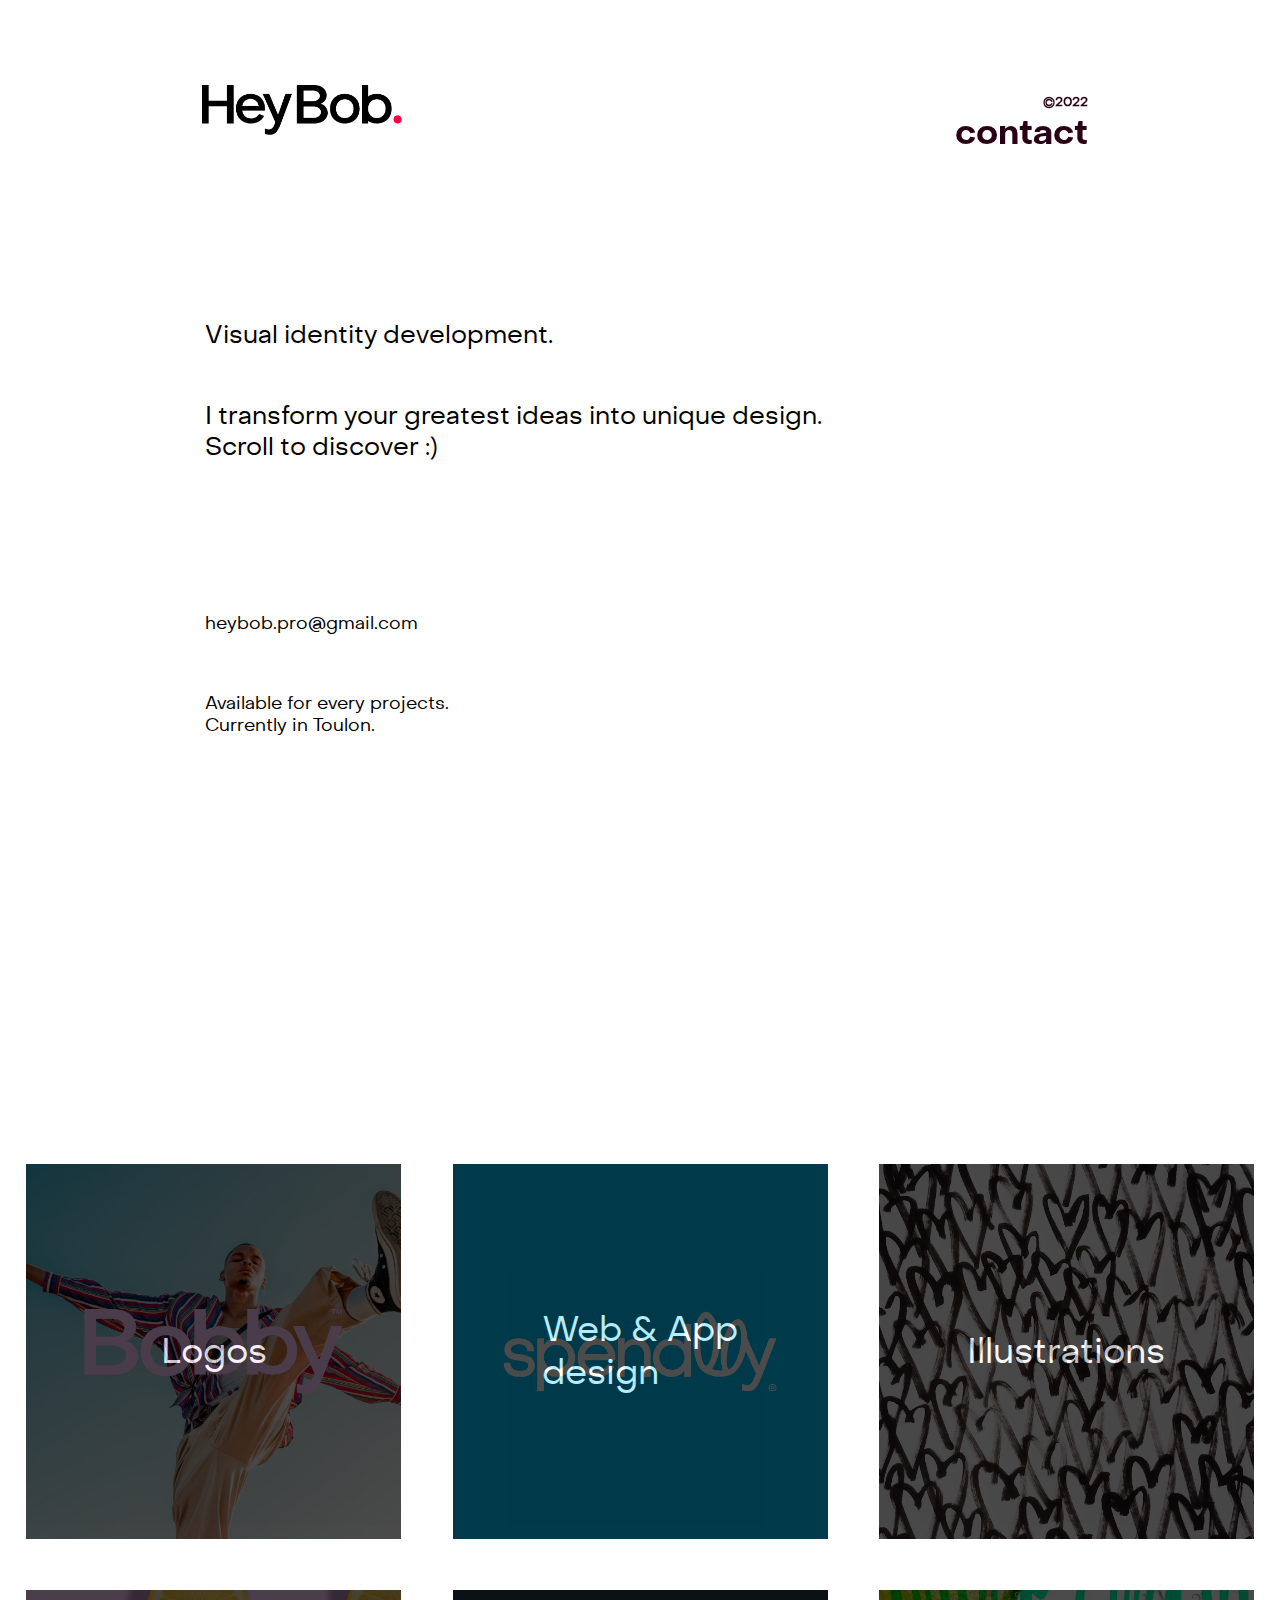
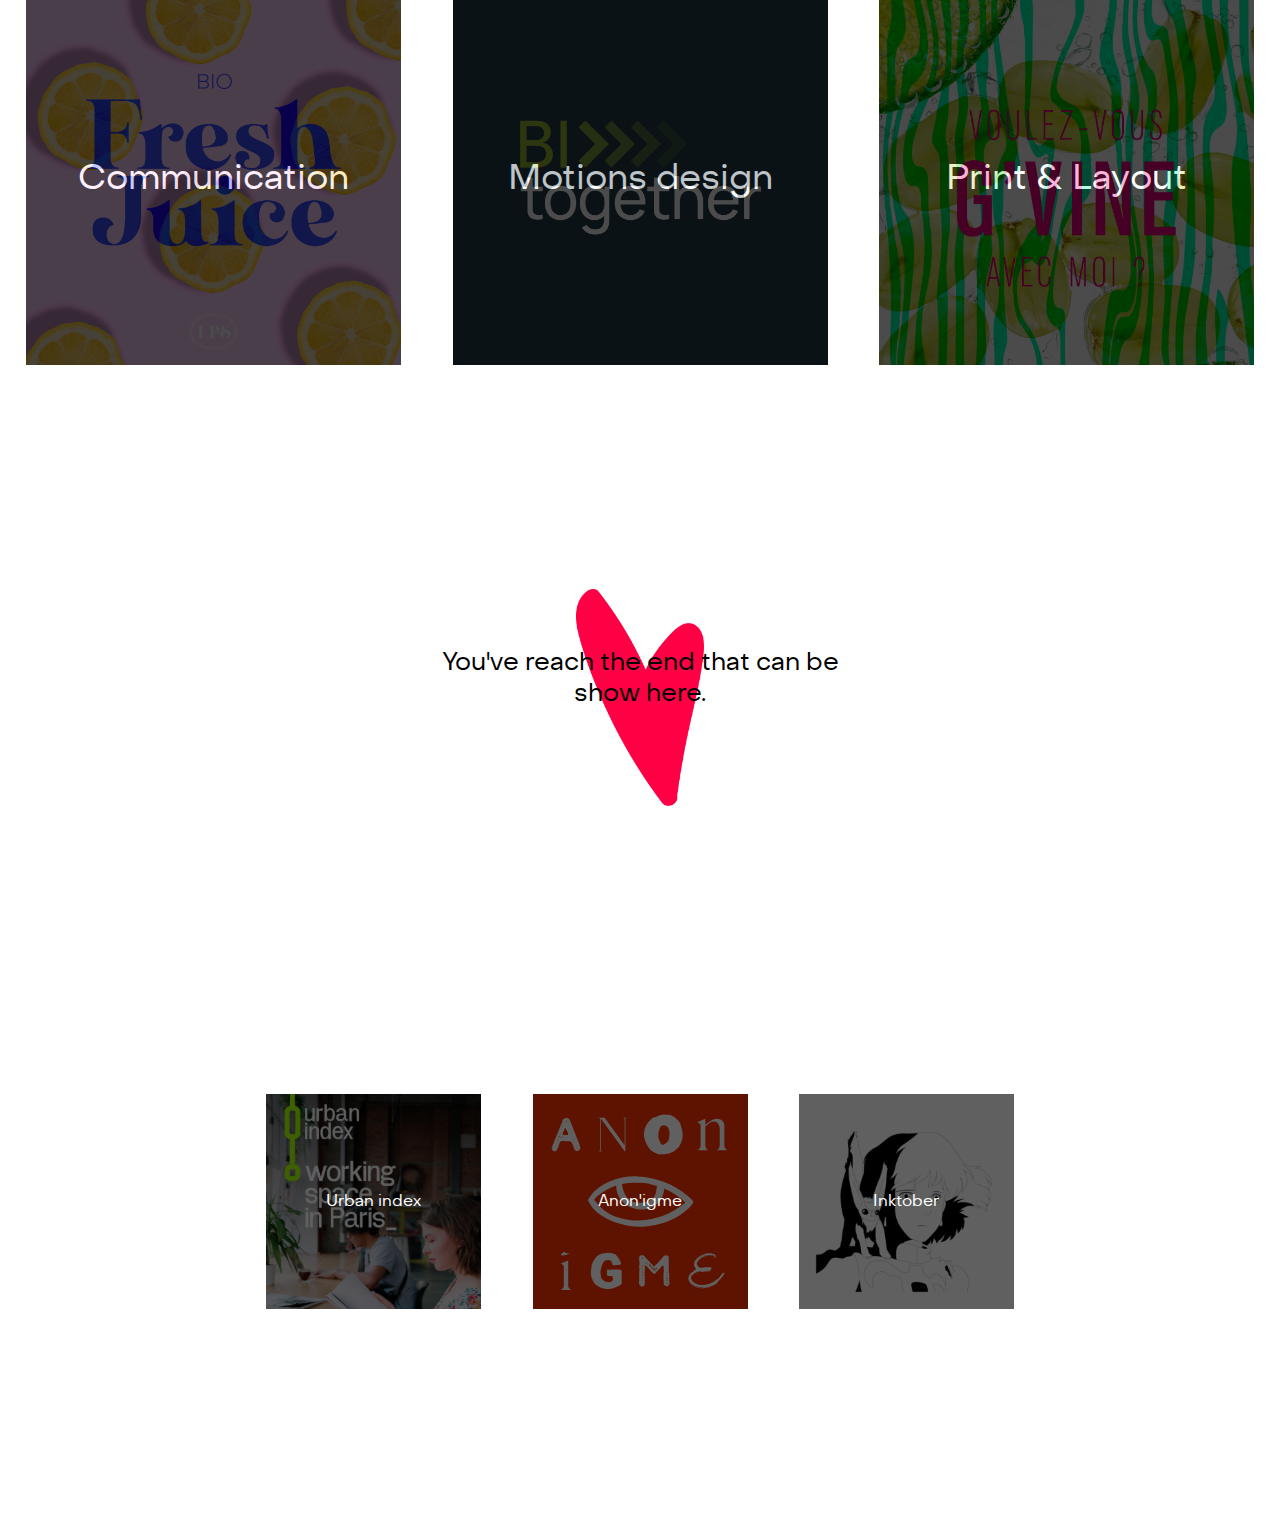
==== commit 591756aa: "Add files via upload" ====
--- a/index.html
+++ b/index.html
@@ -21,7 +21,7 @@
           
   
           
-  <div id="part1">
+  <div id="home">
 
     <!-- Nav Bar  -->
             <nav>
--- a/css/stylesheetHome.css
+++ b/css/stylesheetHome.css
@@ -45,7 +45,7 @@
          justify-content: center;
      }
 
-     #part1{
+     #home{
        background-attachment: fixed;
         background-image: url("../asset/Beauty2.png");
         background-repeat: no-repeat;
@@ -143,7 +143,7 @@
      #library{
          background-color: rgb(255, 255, 255);
          margin: 0% 0% 0% 0%;
-         /* padding: 5% 16% 0% 16%; */
+         padding: 11% 0%;
          display: flex;
          flex-wrap: wrap;
          flex-direction:row;
@@ -474,7 +474,6 @@
       display: flex;
       flex-direction: column;
       justify-content: center;
-      width: 90%;
   }
   
   
@@ -811,11 +810,10 @@
       font-size: 13px;
   }
   #discoveringBox{
-      margin: 5% 16% 22% 16%;
+      margin: 5% 0% 22% 16%;
       display: flex;
       flex-direction: column;
       justify-content: center;
-      width: 90%;
   }
   
   
@@ -1076,7 +1074,7 @@
   flex-direction: row;
   flex-wrap: wrap;
   justify-content: space-between;
-  align-items: flex-end;
+  align-items: center;
  }
 
  #container{
@@ -1114,7 +1112,7 @@
     margin: 0% 0%;
      z-index: 100;
      cursor: default;
-      font-size: 35px;
+      font-size: 11px;
       color: rgb(41, 0, 22);
       mix-blend-mode: luminosity;
       font-family: 'object_sansbold';
@@ -1126,11 +1124,10 @@
     font-size: 13px;
 }
 #discoveringBox{
-    margin: 5% 16% 20% 16%;
+    margin: 5% 0% 20% 16%;
     display: flex;
     flex-direction: column;
     justify-content: center;
-    width: 90%;
 }
 
 
@@ -1140,7 +1137,7 @@
     display: flex;
     flex-direction: row;
     flex-wrap: wrap;
-    width: 75%;
+    width: 82%;
     font-size: 30px;
     margin: 0% 0% 5% 0%;
 }
@@ -1185,8 +1182,8 @@
     color: rgb(255, 255, 255);
     opacity: 0.7;
     background-color: rgb(0, 0, 0);
-    width: 250px;
-    height: 250px;
+    width: 335px;
+    height: 335px;
 }
 #logos{
    background-image: url("../asset/bobby.png");
@@ -1249,7 +1246,7 @@
 /* New Feature can modified ..*/
 #newProject{
     font-size: 30px;
-    margin: 15% 0%;
+    margin: 8% 0%;
     color: white;
     background-color: rgba(255, 255, 255, 0);
     display: flex;
@@ -1434,7 +1431,7 @@
       margin: 0% 0%;
        z-index: 100;
        cursor: default;
-        font-size: 28px;
+        font-size: 16px;
         color: rgb(41, 0, 22);
         mix-blend-mode: luminosity;
         font-family: 'object_sansbold';
@@ -1443,16 +1440,14 @@
       color: rgb(41, 0, 22);
       mix-blend-mode: luminosity;
       margin: 0%;
-      font-size: 20px;
+      font-size: 18px;
   }
   #discoveringBox{
       
-      margin: 5% 16% 0% 16%;
+      margin: 10% 16% 10% 16%;
       display: flex;
       flex-direction: column;
       justify-content: center;
-      width: 50%;
-      height: 100%;
   }
   
   
@@ -1463,6 +1458,7 @@
       flex-wrap: wrap;
       font-size: 20px;
       margin: 0% 0% 5% 0%;
+      width: 100%;
   }
   #infoMore{
       margin: 5% 0% 0% 0%;
@@ -1495,7 +1491,7 @@
 
 .blocMenus{
  text-align: center;
-    font-size: 35px;
+    font-size: 25px;
     display: flex;
     flex-direction: row;
     align-items: center;
@@ -1503,8 +1499,8 @@
     color: rgb(255, 255, 255);
     opacity: 0.7;
     background-color: rgb(0, 0, 0);
-    width: 275px;
-    height: 275px;
+    width: 190px;
+    height: 190px;
 }
 #logos{
    background-image: url("../asset/bobby.png");
@@ -1529,7 +1525,11 @@
 background-position: 100% 100%;
 background-size: 100%;
 margin: 0% 0% 0% 0%;
-}
+}         
+          #com p{
+            font-size: 18px;
+          }
+
 #motion{
 background-image: url("../asset/bitogether.png");
 background-position: 100% 100%;
@@ -1567,13 +1567,15 @@
    /* NEW PROJECT HERE */
   /* New Feature can modified ..*/
   #newProject{
-      
+      font-size: 18px;
+      margin: 0% 0%;
       color: white;
       background-color: rgba(255, 255, 255, 0);
       display: flex;
-      flex-direction: column;
+      flex-direction: row;
       justify-content: center;
       align-items: center;
+      text-align: center;
   }
 
   /* CONTENT 1 */
@@ -1582,15 +1584,15 @@
       flex-direction: row;
       justify-content: center;
       align-items: center;
-      height: 200px;
-      width: 200px;
+      height: 130px;
+      width: 130px;
       background-color: rgba(0, 0, 0, 0.623);
   }
   #newContent_id1{
       
-      margin: 0px 50px 50px 50px;
-      height: 200px;
-      width: 200px;
+      margin: 1%;
+      height: 130px;
+      width: 130px;
       background-size: 100%;
       background-repeat: no-repeat;
       background-image: url("../asset/UrbanIndex.svg");
@@ -1602,14 +1604,14 @@
       flex-direction: row;
       justify-content: center;
       align-items: center;
-      height: 200px;
-      width: 200px;
+      height: 130px;
+      width: 130px;
       background-color: rgba(0, 0, 0, 0.623);
   }
   #newContent_id2{
-      margin: 0px 50px 50px 50px;
-      height: 200px;
-      width: 200px;
+      margin: 1%;
+      height: 130px;
+      width: 130px;
       background-size: 100%;
      /*  background-color: #F93400; */
       background-repeat: no-repeat;
@@ -1623,14 +1625,14 @@
       flex-direction: row;
       justify-content: center;
       align-items: center;
-      height: 200px;
-      width: 200px;
+      height: 130px;
+      width: 130px;
       background-color: rgba(0, 0, 0, 0.623);
   }
   #newContent_id3{
-      margin: 0px 50px 50px 50px;
-      height: 200px;
-      width: 200px;
+      margin: 1%;
+      height: 130px;
+      width: 130px;
       background-size: 100%;
       background-repeat: no-repeat;
       background-image: url("../asset/Inktober.svg");
@@ -1662,12 +1664,64 @@
 
 
 }
+@media only screen and (max-width:375px) {
+  #newProject{
+    font-size: 18px;
+    margin: 0% 0%;
+    color: white;
+    background-color: rgba(255, 255, 255, 0);
+    display: flex;
+    flex-direction: column;
+    justify-content: center;
+    align-items: center;
+    text-align: center;
+}
+
+  
+  
+  
+  #lpropose{
+    padding: 1% 0%;
+    margin: 0%;
+  }
+
+.blocMenus{
+    text-align: center;
+    font-size: 25px;
+    display: flex;
+    flex-direction: row;
+    align-items: center;
+    justify-content: center;
+    color: rgb(255, 255, 255);
+    opacity: 0.7;
+    background-color: rgb(0, 0, 0);
+    width: 150px;
+    height: 150px;
+}
+}
 
 @media only screen and (max-width:320px) {
-  #part1{
+  #lpropose{
+    padding: 0%;
+  }
+  
+  #home{
       background-image: none;
   }
-  
+  .blocMenus{
+    text-align: center;
+    font-size: 25px;
+    display: flex;
+    flex-direction: row;
+    align-items: center;
+    justify-content: center;
+    color: rgb(255, 255, 255);
+    opacity: 0.7;
+    background-color: rgb(0, 0, 0);
+    width: 140px;
+    height: 140px;
+}
+
 }
 
 /*FONTS*/
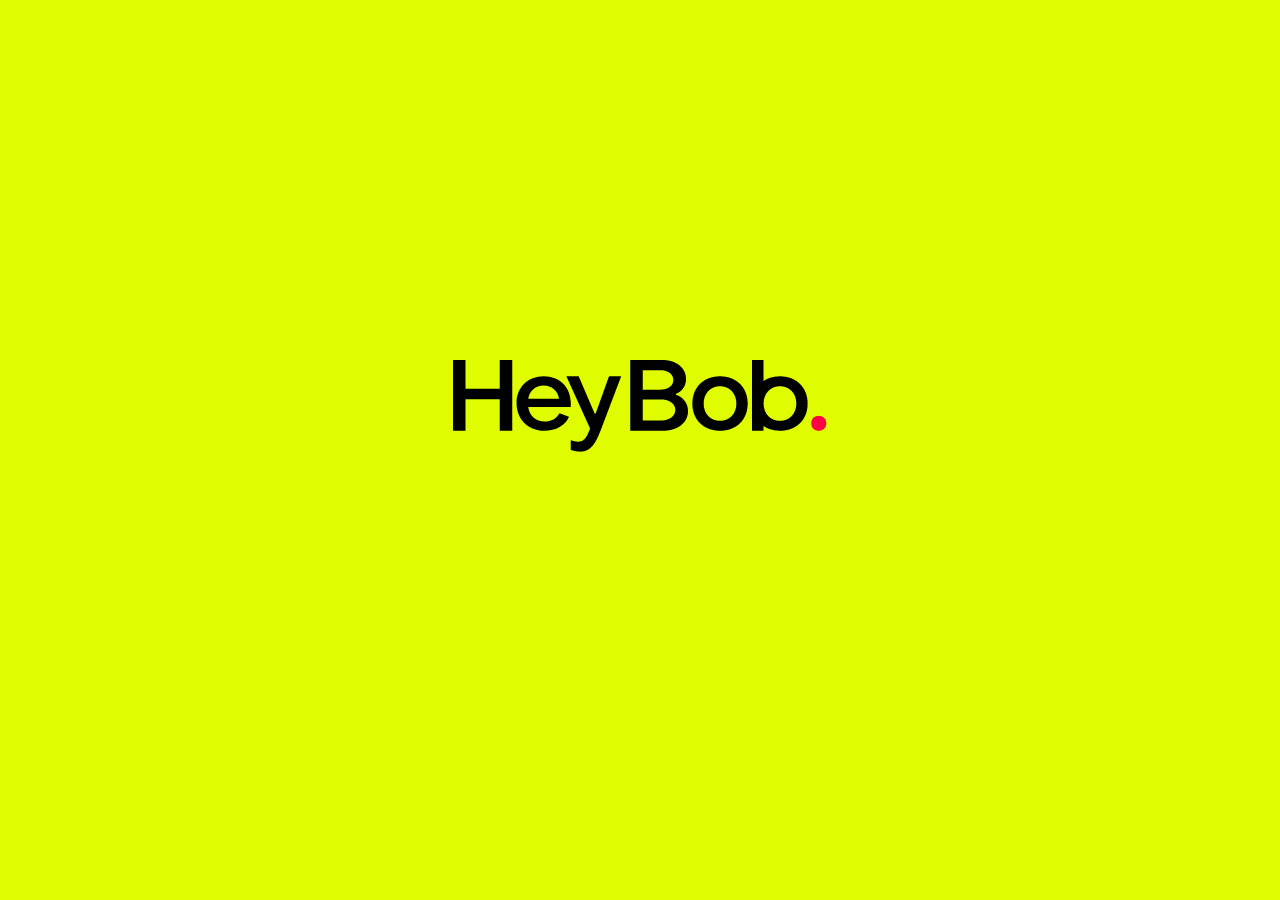
==== commit 08afdabc: "Add files via upload" ====
--- a/index.html
+++ b/index.html
@@ -15,7 +15,7 @@
 -->
 </head> 
 <body onload="myFunction()" style="margin:0;">
-<div id="loader"></div>
+<div id="loader"><div id="loaderF"><img src="asset/logo.png" alt="Logo de heybob"></div></div>
 <div style="display:none;" id="myDiv" class="transition">
 <div id="container">
           
@@ -109,8 +109,8 @@
             </span>
           </a>
           </div>
-        </div>
-    </div>
+          </div>
+      </div>
     
         <!-- Propose More ____________________________________________________-->
         
@@ -259,7 +259,7 @@
   function myFunction() {
      document.getElementById("loader").style.display = "block";
      
-          myVar = setTimeout(showPage, 1);
+          myVar = setTimeout(showPage, 3000);
         }
         
   function showPage() {
@@ -268,18 +268,6 @@
     }      
   
     </script>
-    <!-- Off Scroll X -->
-<script>
-    function nonScroll()
-    { 
-  scrollGauche = window.pageXOffset;
-  window.onscroll = function() 
-{ 
-  window.scrollTo(scrollGauche); 
-}; 
-} 
-nonScroll();
-    </script>
     
 </body>
 </html>--- a/css/stylesheetHome.css
+++ b/css/stylesheetHome.css
@@ -13,7 +13,6 @@
         display:inline-block;
         overflow-x: hidden;
         margin: 0%;
-        font-family: 'object_sansbold';
      }
      
      a{
@@ -99,9 +98,10 @@
         cursor: default;
          mix-blend-mode: luminosity;
          font-size: 43px;
-         font-family: 'object_sansbold';
+         font-family: 'object_sansmedium';
      }
      #headerC h2{
+      font-family: 'object_sansmedium';
       color: rgb(41, 0, 22);
       mix-blend-mode: luminosity;
        font-size: 40px;
@@ -118,7 +118,7 @@
      
      #discover {
          width: 70%;
-         font-family: 'object_sansregular';
+         font-family: 'object_sansmedium';
          display: flex;
          flex-direction: row;
          flex-wrap: wrap;
@@ -141,6 +141,7 @@
 /* LIBRAIRIE /______________________________________/ */
 
      #library{
+         font-family: 'object_sansmedium';
          background-color: rgb(255, 255, 255);
          margin: 0% 0% 0% 0%;
          padding: 11% 0%;
@@ -212,6 +213,7 @@
 
      /* /_________________________________________________/ */
     #lpropose{
+      font-family: 'object_sansmedium';
       padding: 10% 0%;
         background-color: rgb(255, 255, 255);
         background-image: url("../asset/heart.png");
@@ -229,6 +231,7 @@
      /* NEW PROJECT HERE */
     /* New Feature can modified ..*/
     #newProject{
+        font-family: 'object_sansmedium';
         margin: 0% 0%;
         color: white;
         background-color: rgba(255, 255, 255, 0);
@@ -741,7 +744,6 @@
       display:inline-block;
       overflow-x: hidden;
       margin: 0%;
-      font-family: 'object_sansregular';
    }
    
    a{
@@ -859,6 +861,7 @@
   }
   
  .blocMenus{
+      text-align: center;
       font-size: 40px;
       display: flex;
       flex-direction: row;
@@ -1746,6 +1749,14 @@
 
 }
 
+@font-face {
+  font-family: 'object_sansmedium';
+  src: url('fonts/Medium/objectsans-medium-webfont.woff2') format('woff2'),
+       url('fonts/Medium/objectsans-medium-webfont.woff') format('woff');
+  font-weight: normal;
+  font-style: normal;
+
+}
 
 
 
@@ -1756,22 +1767,70 @@
   display: none;
 }
 
+#loader {
+  height: 100vh;
+  width: 100vw;
+  background-color: #E0FD00;
+  animation: bg_animation 3s ease-in-out forwards;
+  
+}
+#loaderF{
+ padding: 40vh 0vw;
+  display: flex;
+  justify-content: center;
+  /* animation-delay: 1s; */
+  animation-name: transitionFont;
+  animation-duration: 1s;
+  
+}
+
+
+@keyframes bg_animation {
+  0% {
+            transform: scale(1,1);
+            transform-origin: 50% 50%;
+  }
+  80%{
+    transform: scale(0.5,0.5);
+    transform-origin: 50% 50%;
+  }
+  100% {
+    transform: translateY(-100%);
+    opacity: 1;
+  }
+}
+
+
+@keyframes transitionFont { 
+  from {
+            transform: translateY(-1000px) scaleY(2.5) scaleX(0.2);
+            transform-origin: 50% 0%;
+            filter: blur(30px);
+    opacity: 0;
+  }
+  to {
+            transform: translateY(0) scaleY(1) scaleX(1);
+            transform-origin: 50% 50%;
+            filter: blur(0);
+    opacity: 1;
+  }
+}
+
   .transition{
-    
         position: local;
-        -webkit-animation-name: transition;
+        -webkit-animation-name: transition2;
         -webkit-animation-duration: 2s;
-        animation-name: transition;
+        animation-name: transition2;
         animation-duration: 2s;
       
       }
   
-  @-webkit-keyframes transition {
+  @-webkit-keyframes transition2 {
     from { opacity:0 } 
     to { opacity:1 }
   }
   
-  @keyframes transition { 
+  @keyframes transition2 { 
     from{ opacity:0 } 
     to{ opacity:1 }
   }